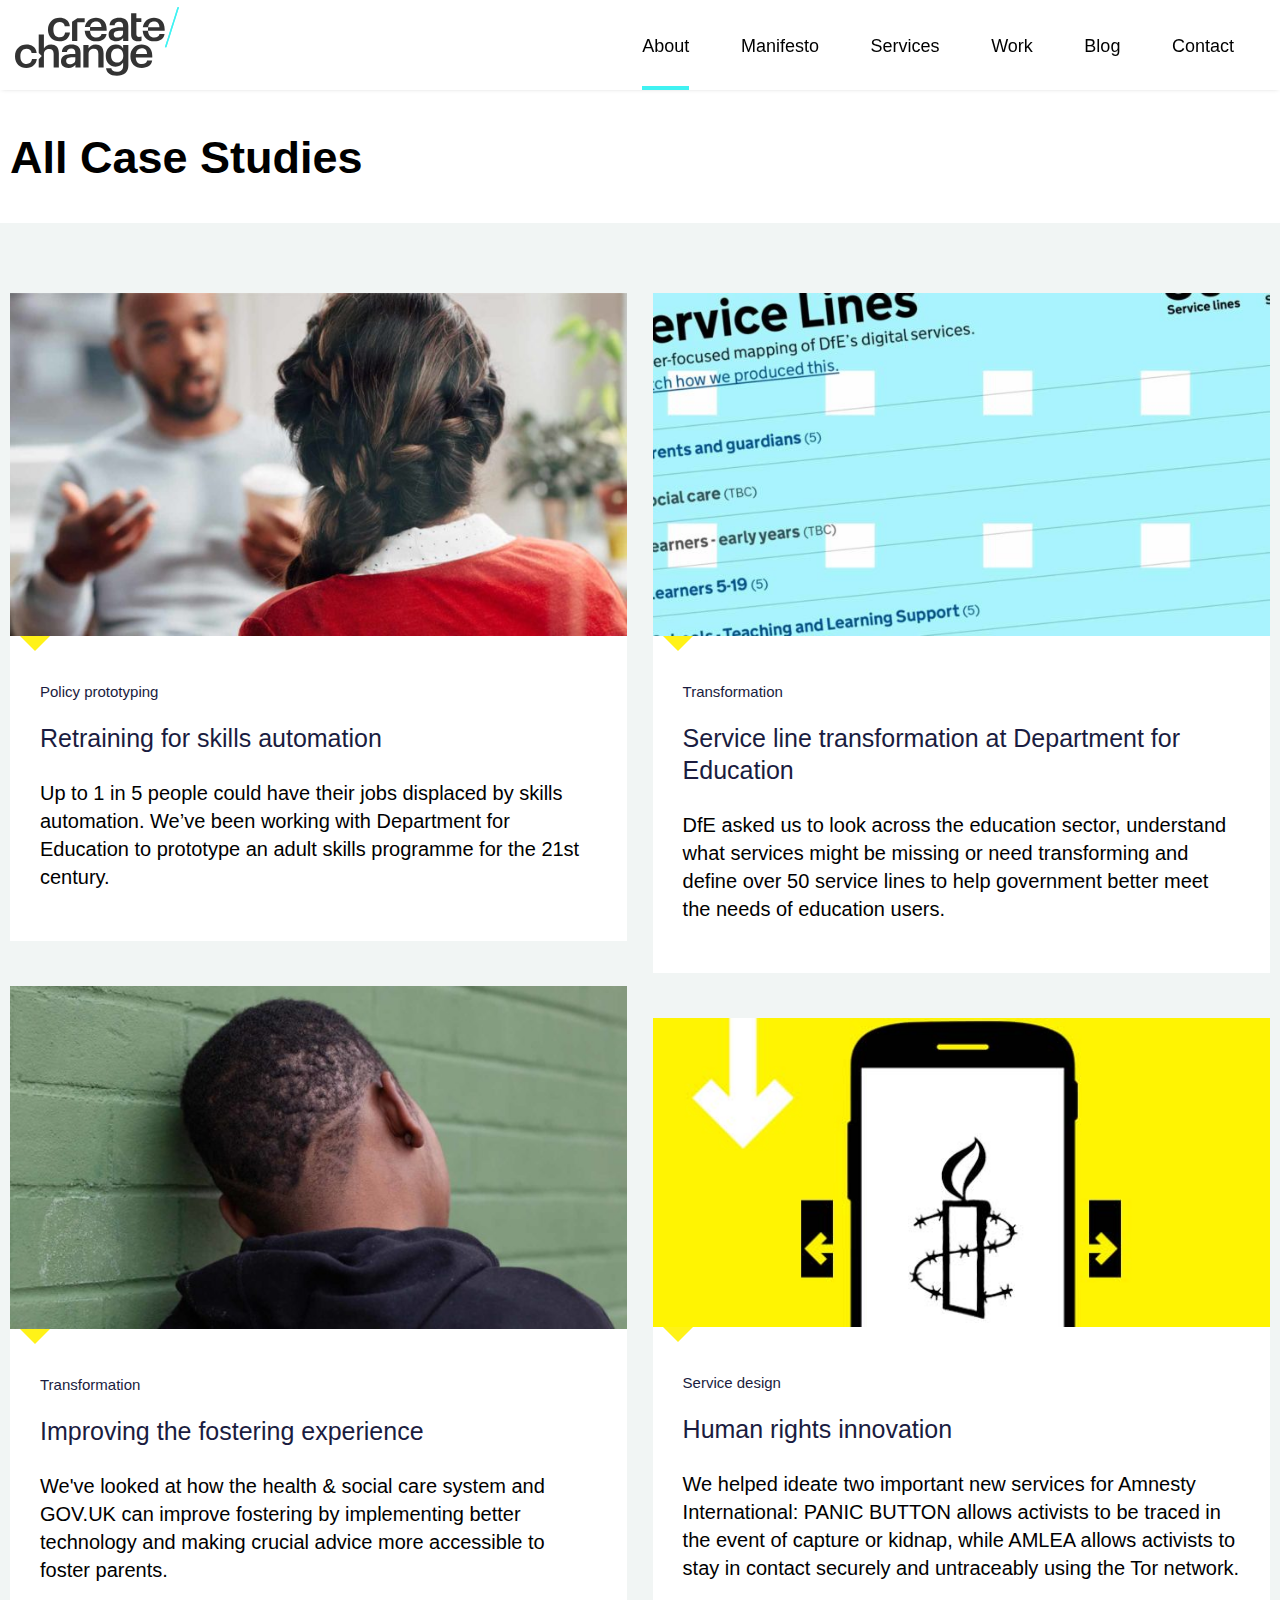
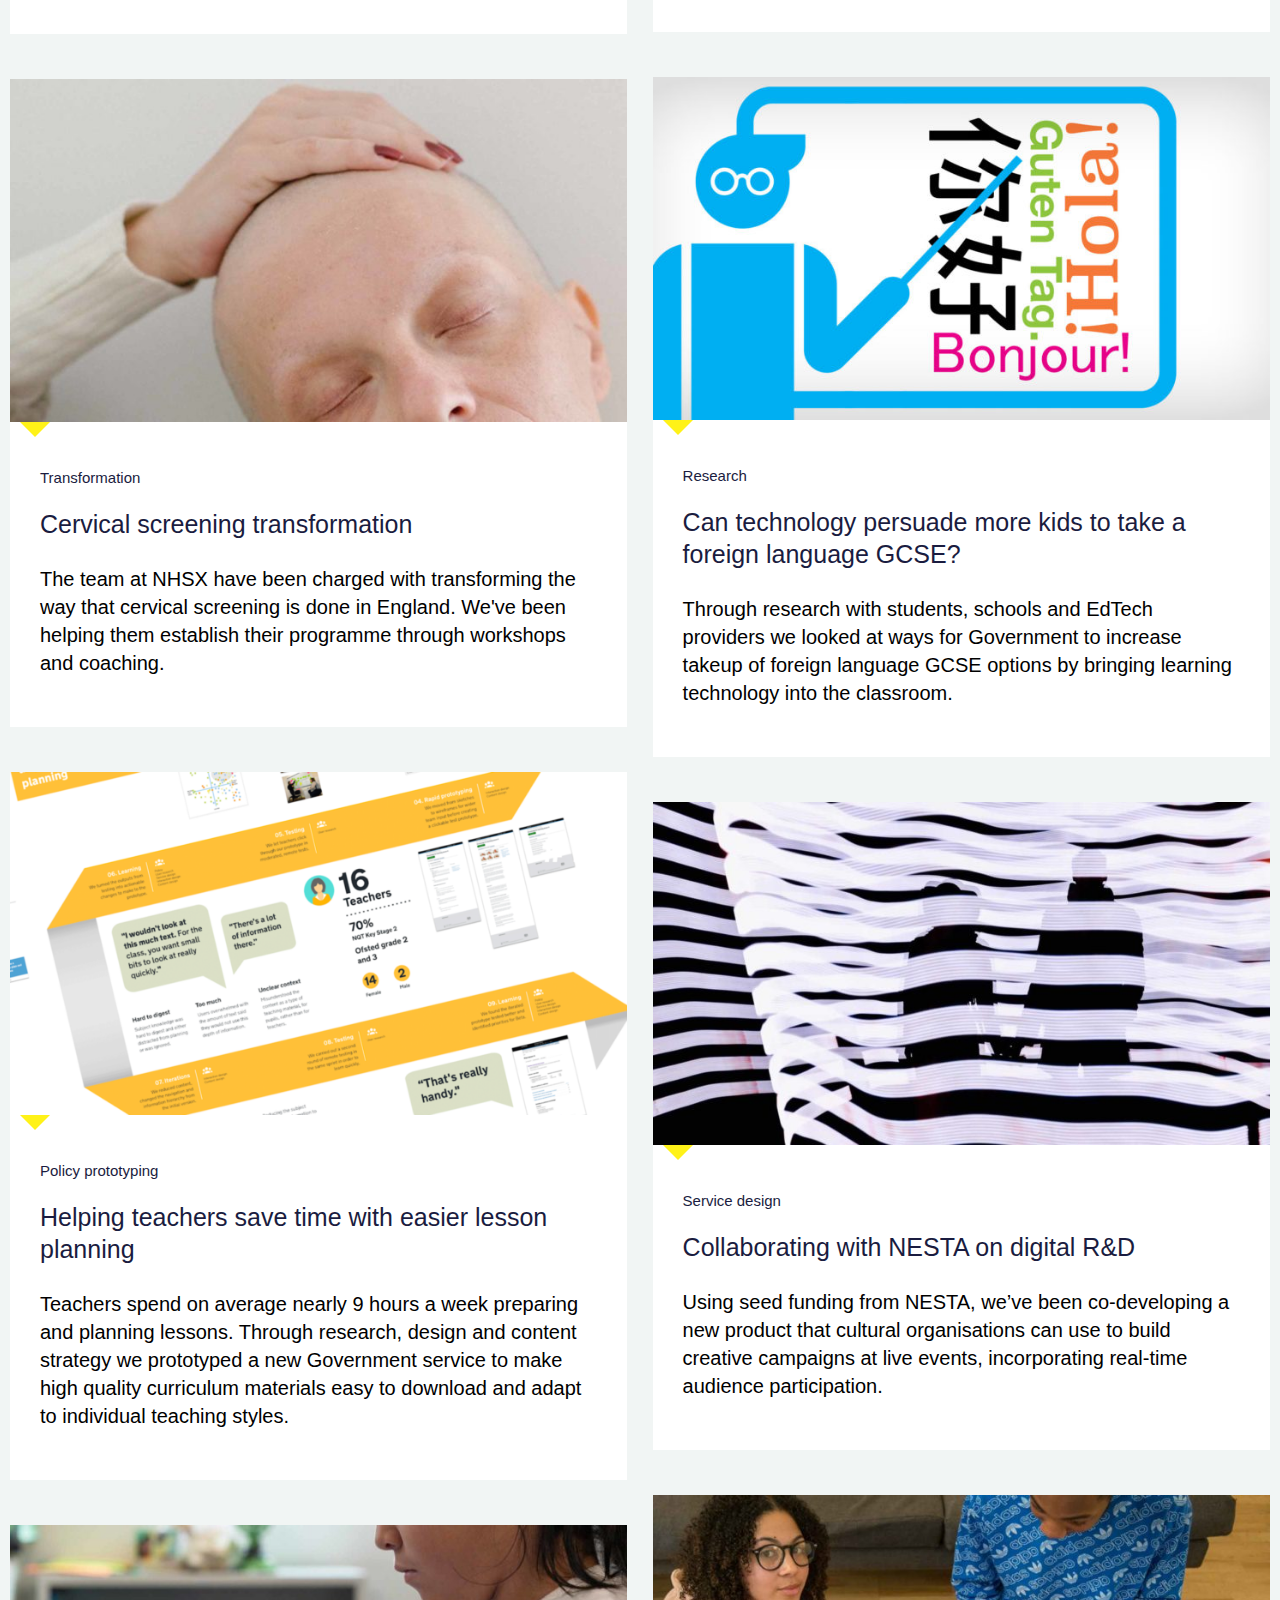
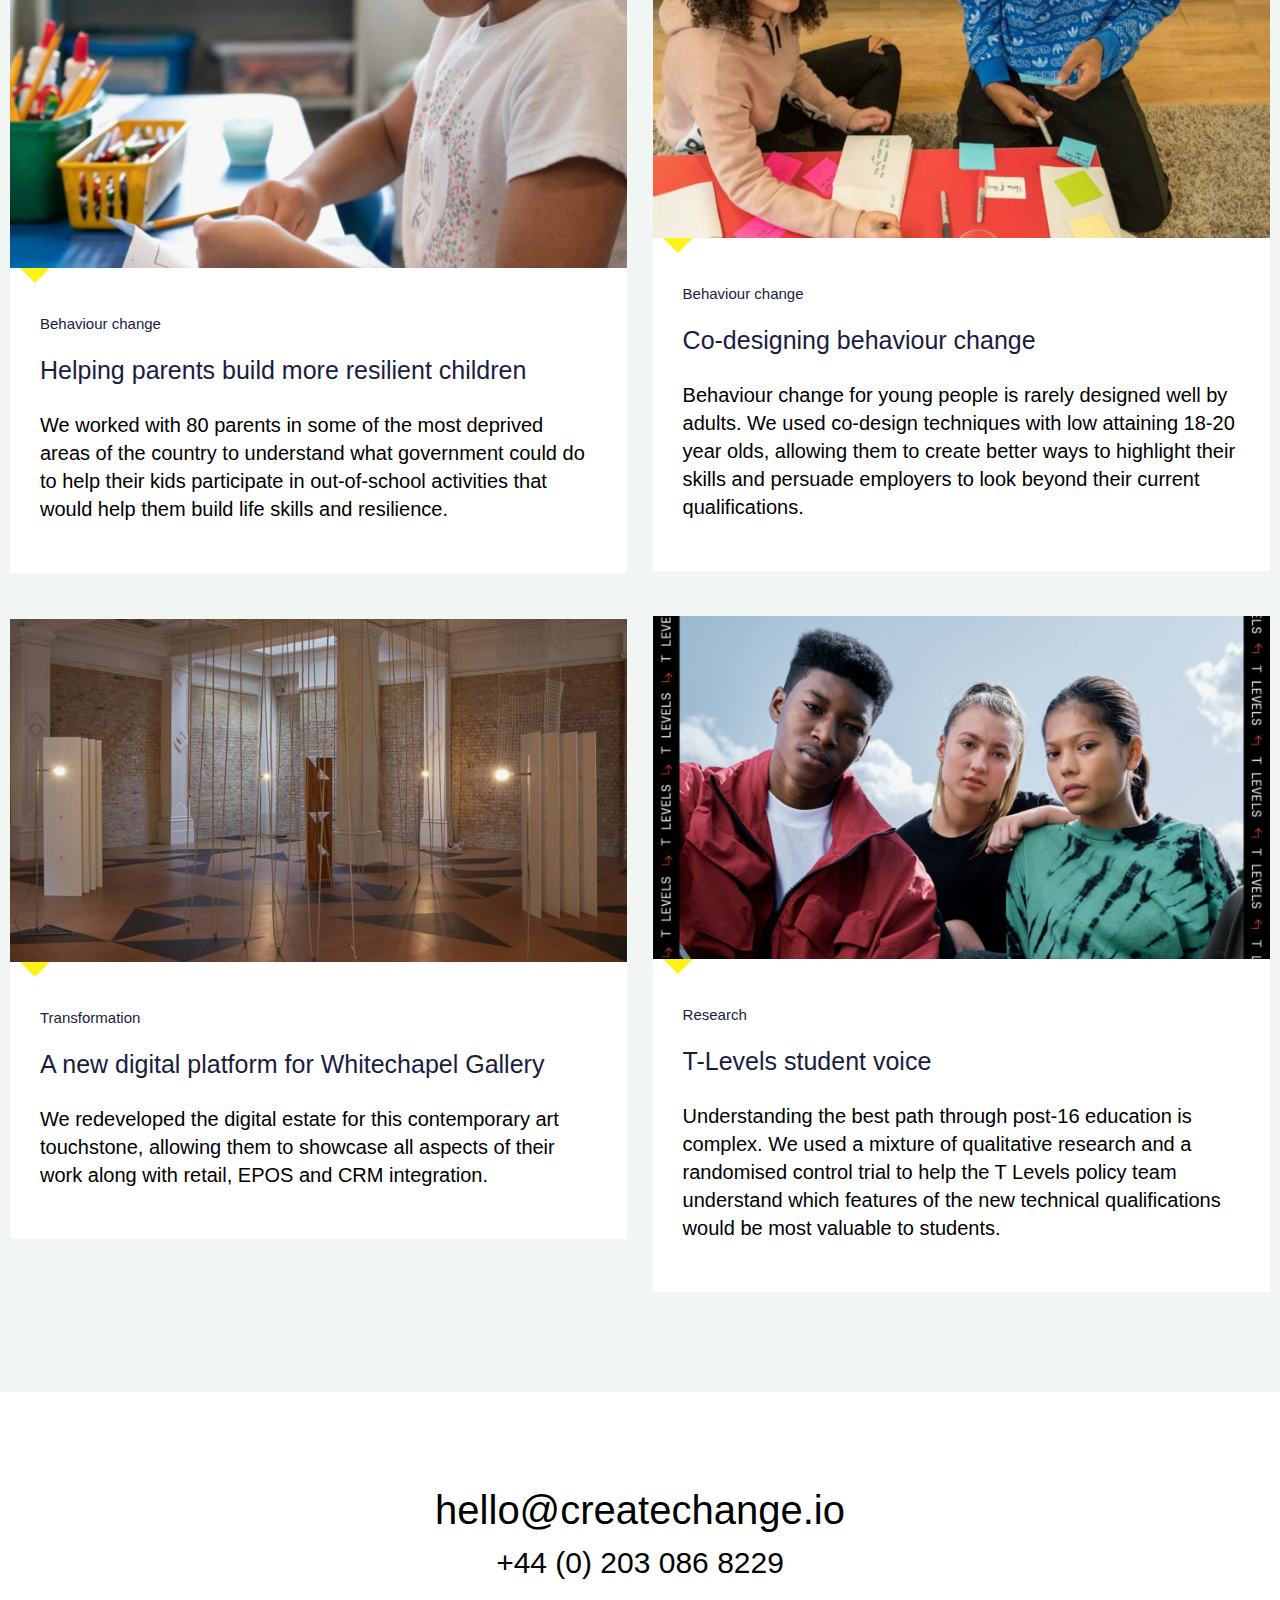
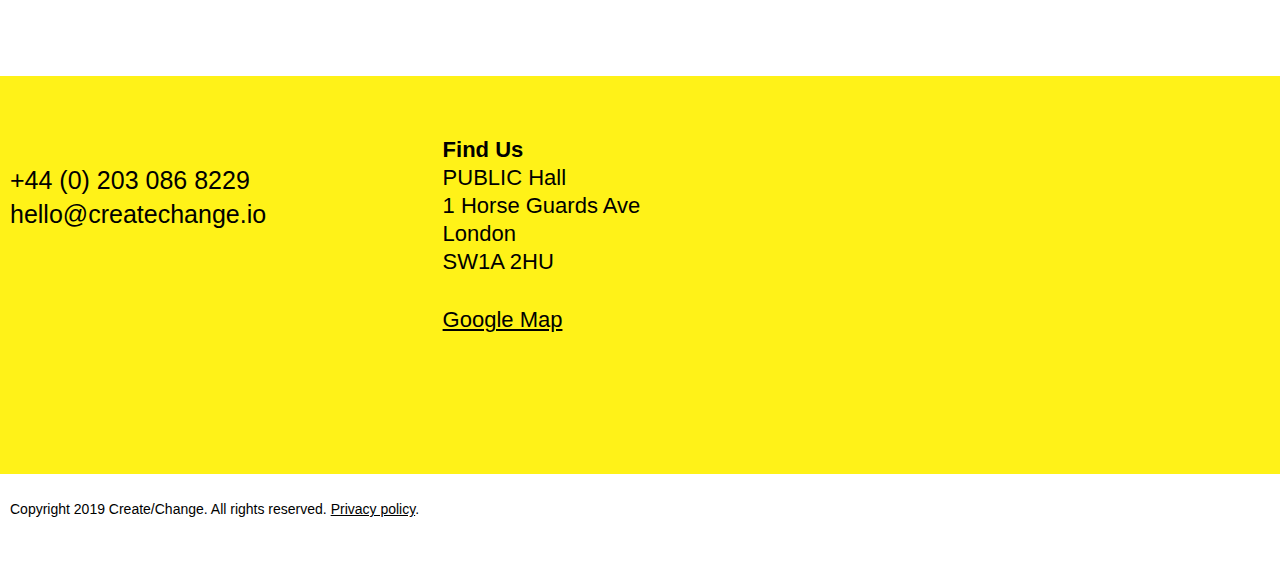
==== work.html @ 9b9b1d5b "file has been added" ====
<!DOCTYPE html>
<html lang="en-US">
   <head>
      <meta charset="UTF-8">
      <meta name="viewport" content="width=device-width, initial-scale=1">
      <title>All Case Studies - Create/Change</title>
      <script type='text/javascript' src='js/jquery.min.js'></script>
      <link rel="stylesheet" href="css/icomoon.css">
      <link rel="stylesheet" href="style.css">
   </head>
   <body>
      <header id="header" class="site-header">
         <div class="container">
            <a href="index.html" class="logo__cc-full"><img src="images/cc_rgb_logo.svg" alt="Create Change logo"></a>
            <a href="index.html" class="logo__cc-fingerprint"><img src="images/fingerprint.png" alt="fingerprint"></a>
            <span class="icon-list2 icon-burger"></span>
            <div class="navigation">
               <nav class="navigation-main">
                  <div class="menu-main-nav-container">
                     <ul id="menu-main-nav" class="menu">
                        <li class="current-menu-item"><a href="about.html">About</a></li>
                        <li class="menu-item"><a href="index.html">Manifesto</a></li>
                        <li class="menu-item"><a href="index.html">Services</a></li>
                        <li class="menu-item"><a href="work.html">Work</a></li>
                        <li class="menu-item"><a href="index.html">Blog</a></li>
                        <li class="menu-item"><a href="index.html">Contact</a></li>
                  </div>
               </nav>
            </div>
         </div>
      </header>

      <div class="viewport-padding">
         <div id="primary" class="content-area">
            <main id="main" class="site-main">
               <div class="case-study__intro">
                  <h1>All Case Studies</h1>
               </div>
            </main>
         </div>
      </div>
      <div class="related-content">
         <div class="viewport-padding">
            <div class="container">
               <div class="card__posts-container">
                  <div class="gutter-sizer"></div>
                  <div class='card__post'>
                     <span class='card__link'>
                        <img width="720" height="400" src="images/nrs-720x400.jpg" class="card__image" alt="" />
                        <div class='card__content'>
                           <span class='card__cat'>Policy prototyping</span>
                           <h5 class='card__title'>Retraining for skills automation</h5>
                           <p class='card__description'>Up to 1 in 5 people could have their jobs displaced by skills automation. We’ve been working with Department for Education to prototype an adult skills programme for the 21st century.</p>
                        </div>
                     </span>
                  </div>
                  <div class='card__post'>
                     <span class='card__link'>
                        <img width="720" height="400" src="images/dfe-720x400.jpg" class="card__image" alt="" />
                        <div class='card__content'>
                           <span class='card__cat'>Transformation</span>
                           <h5 class='card__title'>Service line transformation at Department for Education</h5>
                           <p class='card__description'>DfE asked us to look across the education sector, understand what services might be missing or need transforming and define over 50 service lines to help government better meet the needs of education users.</p>
                        </div>
                     </span>
                  </div>
                  <div class='card__post'>
                     <span class='card__link'>
                        <img width="720" height="400" src="images/fostering-720x400.jpg" class="card__image" alt="" />
                        <div class='card__content'>
                           <span class='card__cat'>Transformation</span>
                           <h5 class='card__title'>Improving the fostering experience</h5>
                           <p class='card__description'>We've looked at how the health & social care system and GOV.UK can improve fostering by implementing better technology and making crucial advice more accessible to foster parents.</p>
                        </div>
                     </span>
                  </div>
                  <div class='card__post'>
                     <span class='card__link'>
                        <img width="600" height="300" src="images/non-profit.jpg" class="card__image" alt="Image of mobile device with Amnesty logo" srcset="images/non-profit.jpg 600w, images/non-profit-300x150.jpg 300w" sizes="(max-width: 600px) 100vw, 600px" />
                        <div class='card__content'>
                           <span class='card__cat'>Service design</span>
                           <h5 class='card__title'>Human rights innovation</h5>
                           <p class='card__description'>We helped ideate two important new services for Amnesty International: PANIC BUTTON allows activists to be traced in the event of capture or kidnap, while AMLEA allows activists to stay in contact securely and untraceably using the Tor network.</p>
                        </div>
                     </span>
                  </div>
                  <div class='card__post'>
                     <span class='card__link'>
                        <img width="720" height="400" src="images/hero-720x400.jpg" class="card__image" alt="Language learning" />
                        <div class='card__content'>
                           <span class='card__cat'>Research</span>
                           <h5 class='card__title'>Can technology persuade more kids to take a foreign language GCSE?</h5>
                           <p class='card__description'>Through research with students, schools and EdTech providers we looked at ways for Government to increase takeup of foreign language GCSE options by bringing learning technology into the classroom.</p>
                        </div>
                     </span>
                  </div>
                  <div class='card__post'>
                     <span class='card__link'>
                        <img width="720" height="400" src="images/nhsx-720x400.jpg" class="card__image" alt="" />
                        <div class='card__content'>
                           <span class='card__cat'>Transformation</span>
                           <h5 class='card__title'>Cervical screening transformation</h5>
                           <p class='card__description'>The team at NHSX have been charged with transforming the way that cervical screening is done in England. We've been helping them establish their programme through workshops and coaching.</p>
                        </div>
                     </span>
                  </div>
                  <div class='card__post'>
                     <span class='card__link'>
                        <img width="720" height="400" src="images/1-1-720x400.png" class="card__image" alt="Lessing planning user journey" />
                        <div class='card__content'>
                           <span class='card__cat'>Policy prototyping</span>
                           <h5 class='card__title'>Helping teachers save time with easier lesson planning</h5>
                           <p class='card__description'>Teachers spend on average nearly 9 hours a week preparing and planning lessons. Through research, design and content strategy we prototyped a new Government service to make high quality curriculum materials easy to download and adapt to individual teaching styles.</p>
                        </div>
                     </span>
                  </div>
                  <div class='card__post'>
                     <span class='card__link'>
                        <img width="720" height="400" src="images/nesta-720x400.jpg" class="card__image" alt="" />
                        <div class='card__content'>
                           <span class='card__cat'>Service design</span>
                           <h5 class='card__title'>Collaborating with NESTA on digital R&D</h5>
                           <p class='card__description'>Using seed funding from NESTA, we’ve been co-developing a new product that cultural organisations can use to build creative campaigns at live events, incorporating real-time audience participation.</p>
                        </div>
                     </span>
                  </div>
                  <div class='card__post'>
                     <span class='card__link'>
                        <img width="720" height="400" src="images/1-720x400.jpg" class="card__image" alt="Young people using pens, paper and post-its to code sign a new service" />
                        <div class='card__content'>
                           <span class='card__cat'>Behaviour change</span>
                           <h5 class='card__title'>Co-designing behaviour change</h5>
                           <p class='card__description'>Behaviour change for young people is rarely designed well by adults. We used co-design techniques with low attaining 18-20 year olds, allowing them to create better ways to highlight their skills and persuade employers to look beyond their current qualifications. </p>
                        </div>
                     </span>
                  </div>
                  <div class='card__post'>
                     <span class='card__link'>
                        <img width="720" height="400" src="images/resilience-720x400.jpg" class="card__image" alt="" />
                        <div class='card__content'>
                           <span class='card__cat'>Behaviour change</span>
                           <h5 class='card__title'>Helping parents build more resilient children</h5>
                           <p class='card__description'>We worked with 80 parents in some of the most deprived areas of the country to understand what government could do to help their kids participate in out-of-school activities that would help them build life skills and resilience.</p>
                        </div>
                     </span>
                  </div>
                  <div class='card__post'>
                     <span class='card__link'>
                        <img width="720" height="400" src="images/TLevels_WebsiteAssets24-720x400.jpg" class="card__image" alt="" />
                        <div class='card__content'>
                           <span class='card__cat'>Research</span>
                           <h5 class='card__title'>T-Levels student voice</h5>
                           <p class='card__description'>Understanding the best path through post-16 education is complex. We used a mixture of qualitative research and a randomised control trial to help the T Levels policy team understand which features of the new technical qualifications would be most valuable to students.</p>
                        </div>
                     </span>
                  </div>
                  <div class='card__post'>
                     <span class='card__link'>
                        <img width="720" height="400" src="images/LA_0275_s-Copy-1170x655-720x400.jpg" class="card__image" alt="Whitechapel Gallery" srcset="images/LA_0275_s-Copy-1170x655-720x400.jpg 720w, images/LA_0275_s-Copy-1170x655-300x168.jpg 300w" sizes="(max-width: 720px) 100vw, 720px" />
                        <div class='card__content'>
                           <span class='card__cat'>Transformation</span>
                           <h5 class='card__title'>A new digital platform for Whitechapel Gallery</h5>
                           <p class='card__description'>We redeveloped the digital estate for this contemporary art touchstone, allowing them to showcase all aspects of their work along with retail, EPOS and CRM integration.</p>
                        </div>
                     </span>
                  </div>
               </div>
            </div>
         </div>
      </div>
      <div class="contact-banner">
         <a href="mailto:hello@createchange.io" class="contact-banner__email">hello@createchange.io</a>
         <span class="contact-banner__tele">+44 (0) 203 086 8229</span>
      </div>
      <footer class="footer waypoint" id="contact">
         <div class="company-info viewport-padding">
            <div class="container">
               <div class="row">
                  <div class="col-4 col-12--md col__gutter--vertical-reset contact">
                     <span class="icon-cc-fingerprint"></span>
                     <span class="contact__number--no-link">+44 (0) 203 086 8229</span>
                     <a href="tel:02030868229" class="contact__number--link">+44 (0) 203 086 8229</a>
                     <span><a href="mailto:hello@createchange.io">hello@createchange.io</a></span>
                  </div>
                  <div class="col-3 col-12--md col__gutter--vertical-reset details">
                     <h4 class="footer__title details__title">Find Us</h4>
                     <span>PUBLIC Hall<br />
                     1 Horse Guards Ave<br />
                     London<br />
                     SW1A 2HU</span>               <a href="https://www.google.com/maps/place/1+Horse+Guards+Ave,+Westminster,+London+SW1A+2EP/@51.5049482,-0.1265532,17z/data=!3m1!4b1!4m5!3m4!1s0x487604cf5b640bed:0x60c278a6281b337d!8m2!3d51.5049482!4d-0.1243645" class="details__map-link" target="_blank">Google Map</a>
                  </div>
               </div>
            </div>
         </div>
         <div class="viewport-padding">
            <div class="legal-info">
               <div class="container">
                  <div class="col-12">
                     <p>Copyright 2019 Create/Change.  All rights reserved. <a href="privacy-policy.html">Privacy policy</a>.</p>
                  </div>
               </div>
            </div>
         </div>
      </footer>
      
      <script type='text/javascript' src='js/main.js'></script>
      <script type='text/javascript' src='js/jquery.fitvids.js'></script>
   </body>
</html>
---- css/icomoon.css ----
@font-face {
    font-family: 'IcoMoon-Free';
    src: url('../fonts/IcoMoon-Free.ttf') format('truetype');
    font-weight: normal;
    font-style: normal;
}

[class^="icon-"], [class*=" icon-"] {
    font-family: 'IcoMoon-Free' !important;
    speak: none;
    font-style: normal;
    font-weight: normal;
    font-variant: normal;
    text-transform: none;
    line-height: 1;
    -webkit-font-smoothing: antialiased;
    -moz-osx-font-smoothing: grayscale;
}
.icon {
    /* use !important to prevent issues with browser extensions that change fonts */
    font-family: 'IcoMoon-Free' !important;
    speak: none;
    font-style: normal;
    font-weight: normal;
    font-variant: normal;
    text-transform: none;
    line-height: 1;
    
    /* Enable Ligatures ================ */
    letter-spacing: 0;
    -webkit-font-feature-settings: "liga";
    -moz-font-feature-settings: "liga=1";
    -moz-font-feature-settings: "liga";
    -ms-font-feature-settings: "liga" 1;
    -o-font-feature-settings: "liga";
    font-feature-settings: "liga";

    /* Better Font Rendering =========== */
    -webkit-font-smoothing: antialiased;
    -moz-osx-font-smoothing: grayscale;
}

.icon-home:before {
    content: "\e900";
}
.icon-home2:before {
    content: "\e901";
}
.icon-home3:before {
    content: "\e902";
}
.icon-office:before {
    content: "\e903";
}
.icon-newspaper:before {
    content: "\e904";
}
.icon-pencil:before {
    content: "\e905";
}
.icon-pencil2:before {
    content: "\e906";
}
.icon-quill:before {
    content: "\e907";
}
.icon-pen:before {
    content: "\e908";
}
.icon-blog:before {
    content: "\e909";
}
.icon-eyedropper:before {
    content: "\e90a";
}
.icon-droplet:before {
    content: "\e90b";
}
.icon-paint-format:before {
    content: "\e90c";
}
.icon-image:before {
    content: "\e90d";
}
.icon-images:before {
    content: "\e90e";
}
.icon-camera:before {
    content: "\e90f";
}
.icon-headphones:before {
    content: "\e910";
}
.icon-music:before {
    content: "\e911";
}
.icon-play:before {
    content: "\e912";
}
.icon-film:before {
    content: "\e913";
}
.icon-video-camera:before {
    content: "\e914";
}
.icon-dice:before {
    content: "\e915";
}
.icon-pacman:before {
    content: "\e916";
}
.icon-spades:before {
    content: "\e917";
}
.icon-clubs:before {
    content: "\e918";
}
.icon-diamonds:before {
    content: "\e919";
}
.icon-bullhorn:before {
    content: "\e91a";
}
.icon-connection:before {
    content: "\e91b";
}
.icon-podcast:before {
    content: "\e91c";
}
.icon-feed:before {
    content: "\e91d";
}
.icon-mic:before {
    content: "\e91e";
}
.icon-book:before {
    content: "\e91f";
}
.icon-books:before {
    content: "\e920";
}
.icon-library:before {
    content: "\e921";
}
.icon-file-text:before {
    content: "\e922";
}
.icon-profile:before {
    content: "\e923";
}
.icon-file-empty:before {
    content: "\e924";
}
.icon-files-empty:before {
    content: "\e925";
}
.icon-file-text2:before {
    content: "\e926";
}
.icon-file-picture:before {
    content: "\e927";
}
.icon-file-music:before {
    content: "\e928";
}
.icon-file-play:before {
    content: "\e929";
}
.icon-file-video:before {
    content: "\e92a";
}
.icon-file-zip:before {
    content: "\e92b";
}
.icon-copy:before {
    content: "\e92c";
}
.icon-paste:before {
    content: "\e92d";
}
.icon-stack:before {
    content: "\e92e";
}
.icon-folder:before {
    content: "\e92f";
}
.icon-folder-open:before {
    content: "\e930";
}
.icon-folder-plus:before {
    content: "\e931";
}
.icon-folder-minus:before {
    content: "\e932";
}
.icon-folder-download:before {
    content: "\e933";
}
.icon-folder-upload:before {
    content: "\e934";
}
.icon-price-tag:before {
    content: "\e935";
}
.icon-price-tags:before {
    content: "\e936";
}
.icon-barcode:before {
    content: "\e937";
}
.icon-qrcode:before {
    content: "\e938";
}
.icon-ticket:before {
    content: "\e939";
}
.icon-cart:before {
    content: "\e93a";
}
.icon-coin-dollar:before {
    content: "\e93b";
}
.icon-coin-euro:before {
    content: "\e93c";
}
.icon-coin-pound:before {
    content: "\e93d";
}
.icon-coin-yen:before {
    content: "\e93e";
}
.icon-credit-card:before {
    content: "\e93f";
}
.icon-calculator:before {
    content: "\e940";
}
.icon-lifebuoy:before {
    content: "\e941";
}
.icon-phone:before {
    content: "\e942";
}
.icon-phone-hang-up:before {
    content: "\e943";
}
.icon-address-book:before {
    content: "\e944";
}
.icon-envelop:before {
    content: "\e945";
}
.icon-pushpin:before {
    content: "\e946";
}
.icon-location:before {
    content: "\e947";
}
.icon-location2:before {
    content: "\e948";
}
.icon-compass:before {
    content: "\e949";
}
.icon-compass2:before {
    content: "\e94a";
}
.icon-map:before {
    content: "\e94b";
}
.icon-map2:before {
    content: "\e94c";
}
.icon-history:before {
    content: "\e94d";
}
.icon-clock:before {
    content: "\e94e";
}
.icon-clock2:before {
    content: "\e94f";
}
.icon-alarm:before {
    content: "\e950";
}
.icon-bell:before {
    content: "\e951";
}
.icon-stopwatch:before {
    content: "\e952";
}
.icon-calendar:before {
    content: "\e953";
}
.icon-printer:before {
    content: "\e954";
}
.icon-keyboard:before {
    content: "\e955";
}
.icon-display:before {
    content: "\e956";
}
.icon-laptop:before {
    content: "\e957";
}
.icon-mobile:before {
    content: "\e958";
}
.icon-mobile2:before {
    content: "\e959";
}
.icon-tablet:before {
    content: "\e95a";
}
.icon-tv:before {
    content: "\e95b";
}
.icon-drawer:before {
    content: "\e95c";
}
.icon-drawer2:before {
    content: "\e95d";
}
.icon-box-add:before {
    content: "\e95e";
}
.icon-box-remove:before {
    content: "\e95f";
}
.icon-download:before {
    content: "\e960";
}
.icon-upload:before {
    content: "\e961";
}
.icon-floppy-disk:before {
    content: "\e962";
}
.icon-drive:before {
    content: "\e963";
}
.icon-database:before {
    content: "\e964";
}
.icon-undo:before {
    content: "\e965";
}
.icon-redo:before {
    content: "\e966";
}
.icon-undo2:before {
    content: "\e967";
}
.icon-redo2:before {
    content: "\e968";
}
.icon-forward:before {
    content: "\e969";
}
.icon-reply:before {
    content: "\e96a";
}
.icon-bubble:before {
    content: "\e96b";
}
.icon-bubbles:before {
    content: "\e96c";
}
.icon-bubbles2:before {
    content: "\e96d";
}
.icon-bubble2:before {
    content: "\e96e";
}
.icon-bubbles3:before {
    content: "\e96f";
}
.icon-bubbles4:before {
    content: "\e970";
}
.icon-user:before {
    content: "\e971";
}
.icon-users:before {
    content: "\e972";
}
.icon-user-plus:before {
    content: "\e973";
}
.icon-user-minus:before {
    content: "\e974";
}
.icon-user-check:before {
    content: "\e975";
}
.icon-user-tie:before {
    content: "\e976";
}
.icon-quotes-left:before {
    content: "\e977";
}
.icon-quotes-right:before {
    content: "\e978";
}
.icon-hour-glass:before {
    content: "\e979";
}
.icon-spinner:before {
    content: "\e97a";
}
.icon-spinner2:before {
    content: "\e97b";
}
.icon-spinner3:before {
    content: "\e97c";
}
.icon-spinner4:before {
    content: "\e97d";
}
.icon-spinner5:before {
    content: "\e97e";
}
.icon-spinner6:before {
    content: "\e97f";
}
.icon-spinner7:before {
    content: "\e980";
}
.icon-spinner8:before {
    content: "\e981";
}
.icon-spinner9:before {
    content: "\e982";
}
.icon-spinner10:before {
    content: "\e983";
}
.icon-spinner11:before {
    content: "\e984";
}
.icon-binoculars:before {
    content: "\e985";
}
.icon-search:before {
    content: "\e986";
}
.icon-zoom-in:before {
    content: "\e987";
}
.icon-zoom-out:before {
    content: "\e988";
}
.icon-enlarge:before {
    content: "\e989";
}
.icon-shrink:before {
    content: "\e98a";
}
.icon-enlarge2:before {
    content: "\e98b";
}
.icon-shrink2:before {
    content: "\e98c";
}
.icon-key:before {
    content: "\e98d";
}
.icon-key2:before {
    content: "\e98e";
}
.icon-lock:before {
    content: "\e98f";
}
.icon-unlocked:before {
    content: "\e990";
}
.icon-wrench:before {
    content: "\e991";
}
.icon-equalizer:before {
    content: "\e992";
}
.icon-equalizer2:before {
    content: "\e993";
}
.icon-cog:before {
    content: "\e994";
}
.icon-cogs:before {
    content: "\e995";
}
.icon-hammer:before {
    content: "\e996";
}
.icon-magic-wand:before {
    content: "\e997";
}
.icon-aid-kit:before {
    content: "\e998";
}
.icon-bug:before {
    content: "\e999";
}
.icon-pie-chart:before {
    content: "\e99a";
}
.icon-stats-dots:before {
    content: "\e99b";
}
.icon-stats-bars:before {
    content: "\e99c";
}
.icon-stats-bars2:before {
    content: "\e99d";
}
.icon-trophy:before {
    content: "\e99e";
}
.icon-gift:before {
    content: "\e99f";
}
.icon-glass:before {
    content: "\e9a0";
}
.icon-glass2:before {
    content: "\e9a1";
}
.icon-mug:before {
    content: "\e9a2";
}
.icon-spoon-knife:before {
    content: "\e9a3";
}
.icon-leaf:before {
    content: "\e9a4";
}
.icon-rocket:before {
    content: "\e9a5";
}
.icon-meter:before {
    content: "\e9a6";
}
.icon-meter2:before {
    content: "\e9a7";
}
.icon-hammer2:before {
    content: "\e9a8";
}
.icon-fire:before {
    content: "\e9a9";
}
.icon-lab:before {
    content: "\e9aa";
}
.icon-magnet:before {
    content: "\e9ab";
}
.icon-bin:before {
    content: "\e9ac";
}
.icon-bin2:before {
    content: "\e9ad";
}
.icon-briefcase:before {
    content: "\e9ae";
}
.icon-airplane:before {
    content: "\e9af";
}
.icon-truck:before {
    content: "\e9b0";
}
.icon-road:before {
    content: "\e9b1";
}
.icon-accessibility:before {
    content: "\e9b2";
}
.icon-target:before {
    content: "\e9b3";
}
.icon-shield:before {
    content: "\e9b4";
}
.icon-power:before {
    content: "\e9b5";
}
.icon-switch:before {
    content: "\e9b6";
}
.icon-power-cord:before {
    content: "\e9b7";
}
.icon-clipboard:before {
    content: "\e9b8";
}
.icon-list-numbered:before {
    content: "\e9b9";
}
.icon-list:before {
    content: "\e9ba";
}
.icon-list2:before {
    content: "\e9bb";
}
.icon-tree:before {
    content: "\e9bc";
}
.icon-menu:before {
    content: "\e9bd";
}
.icon-menu2:before {
    content: "\e9be";
}
.icon-menu3:before {
    content: "\e9bf";
}
.icon-menu4:before {
    content: "\e9c0";
}
.icon-cloud:before {
    content: "\e9c1";
}
.icon-cloud-download:before {
    content: "\e9c2";
}
.icon-cloud-upload:before {
    content: "\e9c3";
}
.icon-cloud-check:before {
    content: "\e9c4";
}
.icon-download2:before {
    content: "\e9c5";
}
.icon-upload2:before {
    content: "\e9c6";
}
.icon-download3:before {
    content: "\e9c7";
}
.icon-upload3:before {
    content: "\e9c8";
}
.icon-sphere:before {
    content: "\e9c9";
}
.icon-earth:before {
    content: "\e9ca";
}
.icon-link:before {
    content: "\e9cb";
}
.icon-flag:before {
    content: "\e9cc";
}
.icon-attachment:before {
    content: "\e9cd";
}
.icon-eye:before {
    content: "\e9ce";
}
.icon-eye-plus:before {
    content: "\e9cf";
}
.icon-eye-minus:before {
    content: "\e9d0";
}
.icon-eye-blocked:before {
    content: "\e9d1";
}
.icon-bookmark:before {
    content: "\e9d2";
}
.icon-bookmarks:before {
    content: "\e9d3";
}
.icon-sun:before {
    content: "\e9d4";
}
.icon-contrast:before {
    content: "\e9d5";
}
.icon-brightness-contrast:before {
    content: "\e9d6";
}
.icon-star-empty:before {
    content: "\e9d7";
}
.icon-star-half:before {
    content: "\e9d8";
}
.icon-star-full:before {
    content: "\e9d9";
}
.icon-heart:before {
    content: "\e9da";
}
.icon-heart-broken:before {
    content: "\e9db";
}
.icon-man:before {
    content: "\e9dc";
}
.icon-woman:before {
    content: "\e9dd";
}
.icon-man-woman:before {
    content: "\e9de";
}
.icon-happy:before {
    content: "\e9df";
}
.icon-happy2:before {
    content: "\e9e0";
}
.icon-smile:before {
    content: "\e9e1";
}
.icon-smile2:before {
    content: "\e9e2";
}
.icon-tongue:before {
    content: "\e9e3";
}
.icon-tongue2:before {
    content: "\e9e4";
}
.icon-sad:before {
    content: "\e9e5";
}
.icon-sad2:before {
    content: "\e9e6";
}
.icon-wink:before {
    content: "\e9e7";
}
.icon-wink2:before {
    content: "\e9e8";
}
.icon-grin:before {
    content: "\e9e9";
}
.icon-grin2:before {
    content: "\e9ea";
}
.icon-cool:before {
    content: "\e9eb";
}
.icon-cool2:before {
    content: "\e9ec";
}
.icon-angry:before {
    content: "\e9ed";
}
.icon-angry2:before {
    content: "\e9ee";
}
.icon-evil:before {
    content: "\e9ef";
}
.icon-evil2:before {
    content: "\e9f0";
}
.icon-shocked:before {
    content: "\e9f1";
}
.icon-shocked2:before {
    content: "\e9f2";
}
.icon-baffled:before {
    content: "\e9f3";
}
.icon-baffled2:before {
    content: "\e9f4";
}
.icon-confused:before {
    content: "\e9f5";
}
.icon-confused2:before {
    content: "\e9f6";
}
.icon-neutral:before {
    content: "\e9f7";
}
.icon-neutral2:before {
    content: "\e9f8";
}
.icon-hipster:before {
    content: "\e9f9";
}
.icon-hipster2:before {
    content: "\e9fa";
}
.icon-wondering:before {
    content: "\e9fb";
}
.icon-wondering2:before {
    content: "\e9fc";
}
.icon-sleepy:before {
    content: "\e9fd";
}
.icon-sleepy2:before {
    content: "\e9fe";
}
.icon-frustrated:before {
    content: "\e9ff";
}
.icon-frustrated2:before {
    content: "\ea00";
}
.icon-crying:before {
    content: "\ea01";
}
.icon-crying2:before {
    content: "\ea02";
}
.icon-point-up:before {
    content: "\ea03";
}
.icon-point-right:before {
    content: "\ea04";
}
.icon-point-down:before {
    content: "\ea05";
}
.icon-point-left:before {
    content: "\ea06";
}
.icon-warning:before {
    content: "\ea07";
}
.icon-notification:before {
    content: "\ea08";
}
.icon-question:before {
    content: "\ea09";
}
.icon-plus:before {
    content: "\ea0a";
}
.icon-minus:before {
    content: "\ea0b";
}
.icon-info:before {
    content: "\ea0c";
}
.icon-cancel-circle:before {
    content: "\ea0d";
}
.icon-blocked:before {
    content: "\ea0e";
}
.icon-cross:before {
    content: "\ea0f";
}
.icon-checkmark:before {
    content: "\ea10";
}
.icon-checkmark2:before {
    content: "\ea11";
}
.icon-spell-check:before {
    content: "\ea12";
}
.icon-enter:before {
    content: "\ea13";
}
.icon-exit:before {
    content: "\ea14";
}
.icon-play2:before {
    content: "\ea15";
}
.icon-pause:before {
    content: "\ea16";
}
.icon-stop:before {
    content: "\ea17";
}
.icon-previous:before {
    content: "\ea18";
}
.icon-next:before {
    content: "\ea19";
}
.icon-backward:before {
    content: "\ea1a";
}
.icon-forward2:before {
    content: "\ea1b";
}
.icon-play3:before {
    content: "\ea1c";
}
.icon-pause2:before {
    content: "\ea1d";
}
.icon-stop2:before {
    content: "\ea1e";
}
.icon-backward2:before {
    content: "\ea1f";
}
.icon-forward3:before {
    content: "\ea20";
}
.icon-first:before {
    content: "\ea21";
}
.icon-last:before {
    content: "\ea22";
}
.icon-previous2:before {
    content: "\ea23";
}
.icon-next2:before {
    content: "\ea24";
}
.icon-eject:before {
    content: "\ea25";
}
.icon-volume-high:before {
    content: "\ea26";
}
.icon-volume-medium:before {
    content: "\ea27";
}
.icon-volume-low:before {
    content: "\ea28";
}
.icon-volume-mute:before {
    content: "\ea29";
}
.icon-volume-mute2:before {
    content: "\ea2a";
}
.icon-volume-increase:before {
    content: "\ea2b";
}
.icon-volume-decrease:before {
    content: "\ea2c";
}
.icon-loop:before {
    content: "\ea2d";
}
.icon-loop2:before {
    content: "\ea2e";
}
.icon-infinite:before {
    content: "\ea2f";
}
.icon-shuffle:before {
    content: "\ea30";
}
.icon-arrow-up-left:before {
    content: "\ea31";
}
.icon-arrow-up:before {
    content: "\ea32";
}
.icon-arrow-up-right:before {
    content: "\ea33";
}
.icon-arrow-right:before {
    content: "\ea34";
}
.icon-arrow-down-right:before {
    content: "\ea35";
}
.icon-arrow-down:before {
    content: "\ea36";
}
.icon-arrow-down-left:before {
    content: "\ea37";
}
.icon-arrow-left:before {
    content: "\ea38";
}
.icon-arrow-up-left2:before {
    content: "\ea39";
}
.icon-arrow-up2:before {
    content: "\ea3a";
}
.icon-arrow-up-right2:before {
    content: "\ea3b";
}
.icon-arrow-right2:before {
    content: "\ea3c";
}
.icon-arrow-down-right2:before {
    content: "\ea3d";
}
.icon-arrow-down2:before {
    content: "\ea3e";
}
.icon-arrow-down-left2:before {
    content: "\ea3f";
}
.icon-arrow-left2:before {
    content: "\ea40";
}
.icon-circle-up:before {
    content: "\ea41";
}
.icon-circle-right:before {
    content: "\ea42";
}
.icon-circle-down:before {
    content: "\ea43";
}
.icon-circle-left:before {
    content: "\ea44";
}
.icon-tab:before {
    content: "\ea45";
}
.icon-move-up:before {
    content: "\ea46";
}
.icon-move-down:before {
    content: "\ea47";
}
.icon-sort-alpha-asc:before {
    content: "\ea48";
}
.icon-sort-alpha-desc:before {
    content: "\ea49";
}
.icon-sort-numeric-asc:before {
    content: "\ea4a";
}
.icon-sort-numberic-desc:before {
    content: "\ea4b";
}
.icon-sort-amount-asc:before {
    content: "\ea4c";
}
.icon-sort-amount-desc:before {
    content: "\ea4d";
}
.icon-command:before {
    content: "\ea4e";
}
.icon-shift:before {
    content: "\ea4f";
}
.icon-ctrl:before {
    content: "\ea50";
}
.icon-opt:before {
    content: "\ea51";
}
.icon-checkbox-checked:before {
    content: "\ea52";
}
.icon-checkbox-unchecked:before {
    content: "\ea53";
}
.icon-radio-checked:before {
    content: "\ea54";
}
.icon-radio-checked2:before {
    content: "\ea55";
}
.icon-radio-unchecked:before {
    content: "\ea56";
}
.icon-crop:before {
    content: "\ea57";
}
.icon-make-group:before {
    content: "\ea58";
}
.icon-ungroup:before {
    content: "\ea59";
}
.icon-scissors:before {
    content: "\ea5a";
}
.icon-filter:before {
    content: "\ea5b";
}
.icon-font:before {
    content: "\ea5c";
}
.icon-ligature:before {
    content: "\ea5d";
}
.icon-ligature2:before {
    content: "\ea5e";
}
.icon-text-height:before {
    content: "\ea5f";
}
.icon-text-width:before {
    content: "\ea60";
}
.icon-font-size:before {
    content: "\ea61";
}
.icon-bold:before {
    content: "\ea62";
}
.icon-underline:before {
    content: "\ea63";
}
.icon-italic:before {
    content: "\ea64";
}
.icon-strikethrough:before {
    content: "\ea65";
}
.icon-omega:before {
    content: "\ea66";
}
.icon-sigma:before {
    content: "\ea67";
}
.icon-page-break:before {
    content: "\ea68";
}
.icon-superscript:before {
    content: "\ea69";
}
.icon-subscript:before {
    content: "\ea6a";
}
.icon-superscript2:before {
    content: "\ea6b";
}
.icon-subscript2:before {
    content: "\ea6c";
}
.icon-text-color:before {
    content: "\ea6d";
}
.icon-pagebreak:before {
    content: "\ea6e";
}
.icon-clear-formatting:before {
    content: "\ea6f";
}
.icon-table:before {
    content: "\ea70";
}
.icon-table2:before {
    content: "\ea71";
}
.icon-insert-template:before {
    content: "\ea72";
}
.icon-pilcrow:before {
    content: "\ea73";
}
.icon-ltr:before {
    content: "\ea74";
}
.icon-rtl:before {
    content: "\ea75";
}
.icon-section:before {
    content: "\ea76";
}
.icon-paragraph-left:before {
    content: "\ea77";
}
.icon-paragraph-center:before {
    content: "\ea78";
}
.icon-paragraph-right:before {
    content: "\ea79";
}
.icon-paragraph-justify:before {
    content: "\ea7a";
}
.icon-indent-increase:before {
    content: "\ea7b";
}
.icon-indent-decrease:before {
    content: "\ea7c";
}
.icon-share:before {
    content: "\ea7d";
}
.icon-new-tab:before {
    content: "\ea7e";
}
.icon-embed:before {
    content: "\ea7f";
}
.icon-embed2:before {
    content: "\ea80";
}
.icon-terminal:before {
    content: "\ea81";
}
.icon-share2:before {
    content: "\ea82";
}
.icon-mail:before {
    content: "\ea83";
}
.icon-mail2:before {
    content: "\ea84";
}
.icon-mail3:before {
    content: "\ea85";
}
.icon-mail4:before {
    content: "\ea86";
}
.icon-amazon:before {
    content: "\ea87";
}
.icon-google:before {
    content: "\ea88";
}
.icon-google2:before {
    content: "\ea89";
}
.icon-google3:before {
    content: "\ea8a";
}
.icon-google-plus:before {
    content: "\ea8b";
}
.icon-google-plus2:before {
    content: "\ea8c";
}
.icon-google-plus3:before {
    content: "\ea8d";
}
.icon-hangouts:before {
    content: "\ea8e";
}
.icon-google-drive:before {
    content: "\ea8f";
}
.icon-facebook:before {
    content: "\ea90";
}
.icon-facebook2:before {
    content: "\ea91";
}
.icon-instagram:before {
    content: "\ea92";
}
.icon-whatsapp:before {
    content: "\ea93";
}
.icon-spotify:before {
    content: "\ea94";
}
.icon-telegram:before {
    content: "\ea95";
}
.icon-twitter:before {
    content: "\ea96";
}
.icon-vine:before {
    content: "\ea97";
}
.icon-vk:before {
    content: "\ea98";
}
.icon-renren:before {
    content: "\ea99";
}
.icon-sina-weibo:before {
    content: "\ea9a";
}
.icon-rss:before {
    content: "\ea9b";
}
.icon-rss2:before {
    content: "\ea9c";
}
.icon-youtube:before {
    content: "\ea9d";
}
.icon-youtube2:before {
    content: "\ea9e";
}
.icon-twitch:before {
    content: "\ea9f";
}
.icon-vimeo:before {
    content: "\eaa0";
}
.icon-vimeo2:before {
    content: "\eaa1";
}
.icon-lanyrd:before {
    content: "\eaa2";
}
.icon-flickr:before {
    content: "\eaa3";
}
.icon-flickr2:before {
    content: "\eaa4";
}
.icon-flickr3:before {
    content: "\eaa5";
}
.icon-flickr4:before {
    content: "\eaa6";
}
.icon-dribbble:before {
    content: "\eaa7";
}
.icon-behance:before {
    content: "\eaa8";
}
.icon-behance2:before {
    content: "\eaa9";
}
.icon-deviantart:before {
    content: "\eaaa";
}
.icon-500px:before {
    content: "\eaab";
}
.icon-steam:before {
    content: "\eaac";
}
.icon-steam2:before {
    content: "\eaad";
}
.icon-dropbox:before {
    content: "\eaae";
}
.icon-onedrive:before {
    content: "\eaaf";
}
.icon-github:before {
    content: "\eab0";
}
.icon-npm:before {
    content: "\eab1";
}
.icon-basecamp:before {
    content: "\eab2";
}
.icon-trello:before {
    content: "\eab3";
}
.icon-wordpress:before {
    content: "\eab4";
}
.icon-joomla:before {
    content: "\eab5";
}
.icon-ello:before {
    content: "\eab6";
}
.icon-blogger:before {
    content: "\eab7";
}
.icon-blogger2:before {
    content: "\eab8";
}
.icon-tumblr:before {
    content: "\eab9";
}
.icon-tumblr2:before {
    content: "\eaba";
}
.icon-yahoo:before {
    content: "\eabb";
}
.icon-yahoo2:before {
    content: "\eabc";
}
.icon-tux:before {
    content: "\eabd";
}
.icon-appleinc:before {
    content: "\eabe";
}
.icon-finder:before {
    content: "\eabf";
}
.icon-android:before {
    content: "\eac0";
}
.icon-windows:before {
    content: "\eac1";
}
.icon-windows8:before {
    content: "\eac2";
}
.icon-soundcloud:before {
    content: "\eac3";
}
.icon-soundcloud2:before {
    content: "\eac4";
}
.icon-skype:before {
    content: "\eac5";
}
.icon-reddit:before {
    content: "\eac6";
}
.icon-hackernews:before {
    content: "\eac7";
}
.icon-wikipedia:before {
    content: "\eac8";
}
.icon-linkedin:before {
    content: "\eac9";
}
.icon-linkedin2:before {
    content: "\eaca";
}
.icon-lastfm:before {
    content: "\eacb";
}
.icon-lastfm2:before {
    content: "\eacc";
}
.icon-delicious:before {
    content: "\eacd";
}
.icon-stumbleupon:before {
    content: "\eace";
}
.icon-stumbleupon2:before {
    content: "\eacf";
}
.icon-stackoverflow:before {
    content: "\ead0";
}
.icon-pinterest:before {
    content: "\ead1";
}
.icon-pinterest2:before {
    content: "\ead2";
}
.icon-xing:before {
    content: "\ead3";
}
.icon-xing2:before {
    content: "\ead4";
}
.icon-flattr:before {
    content: "\ead5";
}
.icon-foursquare:before {
    content: "\ead6";
}
.icon-yelp:before {
    content: "\ead7";
}
.icon-paypal:before {
    content: "\ead8";
}
.icon-chrome:before {
    content: "\ead9";
}
.icon-firefox:before {
    content: "\eada";
}
.icon-IE:before {
    content: "\eadb";
}
.icon-edge:before {
    content: "\eadc";
}
.icon-safari:before {
    content: "\eadd";
}
.icon-opera:before {
    content: "\eade";
}
.icon-file-pdf:before {
    content: "\eadf";
}
.icon-file-openoffice:before {
    content: "\eae0";
}
.icon-file-word:before {
    content: "\eae1";
}
.icon-file-excel:before {
    content: "\eae2";
}
.icon-libreoffice:before {
    content: "\eae3";
}
.icon-html-five:before {
    content: "\eae4";
}
.icon-html-five2:before {
    content: "\eae5";
}
.icon-css3:before {
    content: "\eae6";
}
.icon-git:before {
    content: "\eae7";
}
.icon-codepen:before {
    content: "\eae8";
}
.icon-svg:before {
    content: "\eae9";
}
.icon-IcoMoon:before {
    content: "\eaea";
}
.icon-uni21:before {
    content: "\21";
}
.icon-uni22:before {
    content: "\22";
}
.icon-uni23:before {
    content: "\23";
}
.icon-uni24:before {
    content: "\24";
}
.icon-uni25:before {
    content: "\25";
}
.icon-uni26:before {
    content: "\26";
}
.icon-uni27:before {
    content: "\27";
}
.icon-uni28:before {
    content: "\28";
}
.icon-uni29:before {
    content: "\29";
}
.icon-uni2A:before {
    content: "\2a";
}
.icon-uni2B:before {
    content: "\2b";
}
.icon-uni2C:before {
    content: "\2c";
}
.icon-uni2D:before {
    content: "\2d";
}
.icon-uni2E:before {
    content: "\2e";
}
.icon-uni2F:before {
    content: "\2f";
}
.icon-uni30:before {
    content: "\30";
}
.icon-uni31:before {
    content: "\31";
}
.icon-uni32:before {
    content: "\32";
}
.icon-uni33:before {
    content: "\33";
}
.icon-uni34:before {
    content: "\34";
}
.icon-uni35:before {
    content: "\35";
}
.icon-uni36:before {
    content: "\36";
}
.icon-uni37:before {
    content: "\37";
}
.icon-uni38:before {
    content: "\38";
}
.icon-uni39:before {
    content: "\39";
}
.icon-uni3A:before {
    content: "\3a";
}
.icon-uni3B:before {
    content: "\3b";
}
.icon-uni3C:before {
    content: "\3c";
}
.icon-uni3D:before {
    content: "\3d";
}
.icon-uni3E:before {
    content: "\3e";
}
.icon-uni3F:before {
    content: "\3f";
}
.icon-uni40:before {
    content: "\40";
}
.icon-uni41:before {
    content: "\41";
}
.icon-uni42:before {
    content: "\42";
}
.icon-uni43:before {
    content: "\43";
}
.icon-uni44:before {
    content: "\44";
}
.icon-uni45:before {
    content: "\45";
}
.icon-uni46:before {
    content: "\46";
}
.icon-uni47:before {
    content: "\47";
}
.icon-uni48:before {
    content: "\48";
}
.icon-uni49:before {
    content: "\49";
}
.icon-uni4A:before {
    content: "\4a";
}
.icon-uni4B:before {
    content: "\4b";
}
.icon-uni4C:before {
    content: "\4c";
}
.icon-uni4D:before {
    content: "\4d";
}
.icon-uni4E:before {
    content: "\4e";
}
.icon-uni4F:before {
    content: "\4f";
}
.icon-uni50:before {
    content: "\50";
}
.icon-uni51:before {
    content: "\51";
}
.icon-uni52:before {
    content: "\52";
}
.icon-uni53:before {
    content: "\53";
}
.icon-uni54:before {
    content: "\54";
}
.icon-uni55:before {
    content: "\55";
}
.icon-uni56:before {
    content: "\56";
}
.icon-uni57:before {
    content: "\57";
}
.icon-uni58:before {
    content: "\58";
}
.icon-uni59:before {
    content: "\59";
}
.icon-uni5A:before {
    content: "\5a";
}
.icon-uni5B:before {
    content: "\5b";
}
.icon-uni5C:before {
    content: "\5c";
}
.icon-uni5D:before {
    content: "\5d";
}
.icon-uni5E:before {
    content: "\5e";
}
.icon-uni5F:before {
    content: "\5f";
}
.icon-uni60:before {
    content: "\60";
}
.icon-uni61:before {
    content: "\61";
}
.icon-uni62:before {
    content: "\62";
}
.icon-uni63:before {
    content: "\63";
}
.icon-uni64:before {
    content: "\64";
}
.icon-uni65:before {
    content: "\65";
}
.icon-uni66:before {
    content: "\66";
}
.icon-uni67:before {
    content: "\67";
}
.icon-uni68:before {
    content: "\68";
}
.icon-uni69:before {
    content: "\69";
}
.icon-uni6A:before {
    content: "\6a";
}
.icon-uni6B:before {
    content: "\6b";
}
.icon-uni6C:before {
    content: "\6c";
}
.icon-uni6D:before {
    content: "\6d";
}
.icon-uni6E:before {
    content: "\6e";
}
.icon-uni6F:before {
    content: "\6f";
}
.icon-uni70:before {
    content: "\70";
}
.icon-uni71:before {
    content: "\71";
}
.icon-uni72:before {
    content: "\72";
}
.icon-uni73:before {
    content: "\73";
}
.icon-uni74:before {
    content: "\74";
}
.icon-uni75:before {
    content: "\75";
}
.icon-uni76:before {
    content: "\76";
}
.icon-uni77:before {
    content: "\77";
}
.icon-uni78:before {
    content: "\78";
}
.icon-uni79:before {
    content: "\79";
}
.icon-uni7A:before {
    content: "\7a";
}
.icon-uni7B:before {
    content: "\7b";
}
.icon-uni7C:before {
    content: "\7c";
}
.icon-uni7D:before {
    content: "\7d";
}
.icon-uni7E:before {
    content: "\7e";
}
.icon-uniA9:before {
    content: "\a9";
}
---- style.css ----
html,
body,
div,
span,
applet,
object,
iframe,
h1,
h2,
h3,
h4,
h5,
h6,
p,
blockquote,
pre,
a,
abbr,
acronym,
address,
big,
cite,
code,
del,
dfn,
em,
font,
ins,
kbd,
q,
s,
samp,
small,
strike,
strong,
sub,
sup,
tt,
var,
dl,
dt,
dd,
ol,
ul,
li,
fieldset,
form,
label,
legend,
table,
caption,
tbody,
tfoot,
thead,
tr,
th,
td {
    border: 0;
    font-family: inherit;
    font-size: 100%;
    font-style: inherit;
    font-weight: inherit;
    margin: 0;
    outline: 0;
    padding: 0;
    vertical-align: baseline
}

html {
    font-size: 62.5%;
    overflow-y: scroll;
    overflow-x: hidden;
    -webkit-text-size-adjust: 100%;
    -ms-text-size-adjust: 100%
}

body {
    overflow-x: hidden;
    margin: 0 auto;
    background: #fff
}

*,
*:before,
*:after {
    box-sizing: border-box
}

article,
aside,
details,
figcaption,
figure,
footer,
header,
main,
nav,
section {
    display: block
}

table {
    border-collapse: separate;
    border-spacing: 0
}

caption,
th,
td {
    font-weight: normal;
    text-align: left
}

blockquote:before,
blockquote:after,
q:before,
q:after {
    content: ""
}

blockquote,
q {
    quotes: "" ""
}

a:focus {
    outline: thin dotted
}

a:hover,
a:active {
    outline: 0
}

a img {
    border: 0
}

body,
button {
    color: #272c30;
    font-family: "Nunito Sans", "Helvetica Neue", Helvetica, Arial, sans-serif;
    font-weight: 400;
    font-size: 20px;
    line-height: 1.7
}

h1,
h2,
h3,
h4,
h5,
h6 {
    clear: both;
    font-family: "Muli", "Nunito Sans", "Helvetica Neue", Helvetica, Arial, sans-serif;
    font-weight: 700;
    line-height: 1.2;
    margin-bottom: 3%
}

h1 {
    font-size: 2em
}

h2 {
    font-size: 1.6em
}

h3 {
    font-size: 1.4em
}

h4 {
    font-size: 1.2em
}

h5 {
    font-size: 1.1em
}

h6 {
    font-size: 1em
}

p,
.embed-vimeo {
    margin-bottom: 1.2em
}

b,
strong {
    font-weight: bold
}

dfn,
cite,
em,
i {
    font-style: italic
}

blockquote {
    color: #272c30;
    font-weight: bold;
    line-height: 1.4;
    margin: 1em 0 1.2em 0;
    position: relative;
    padding: 0 0 0 30px;
    border-left: solid 3px #272c30
}

blockquote p {
    margin-bottom: 1em
}

blockquote cite {
    margin-top: 10px;
    display: block
}

.comments-area blockquote {
    font-size: 18px
}

address {
    margin: 0 0 1.5em
}

pre {
    background: #f2f2f2;
    font-family: "Courier 10 Pitch", Courier, monospace;
    font-size: 15px;
    font-size: 1.5rem;
    line-height: 1.6;
    margin-bottom: 1.6em;
    max-width: 100%;
    overflow: auto;
    padding: 1.6em
}

.comments-area pre {
    background: #d7dee5
}

code,
kbd,
tt,
var {
    font: 15px Monaco, Consolas, "Andale Mono", "DejaVu Sans Mono", monospace
}

abbr,
acronym {
    border-bottom: 1px dotted #666;
    cursor: help
}

mark,
ins {
    text-decoration: none
}

sup,
sub {
    font-size: 75%;
    height: 0;
    line-height: 0;
    position: relative;
    vertical-align: baseline
}

sup {
    bottom: 1ex
}

sub {
    top: .5ex
}

small {
    font-size: 75%
}

big {
    font-size: 125%
}

.highlight {
    background: #fff198
}

hr,
.cc-block-separator {
    background-color: transparent;
    border: 0;
    height: 0;
    margin: 2em 0;
    max-width: 100%;
    border: solid 1px #ddd
}

ul,
ol {
    margin: 0 0 1.4em 20px
}

ul {
    list-style: disc
}

ol {
    list-style: decimal
}

ul ul,
ol ol,
ul ol,
ol ul {
    margin: .6em 0 .6em 1.5em
}

.hide-sub {
    display: none !important
}

.entry-content ul,
.entry-content ol {
    padding-left: 1.8em
}

.entry-content li {
    margin-bottom: 2%
}

dt {
    font-weight: bold
}

dd {
    margin: 0 1.5em 1.5em
}

img {
    height: auto;
    max-width: 100%
}

figure {
    margin: 0
}

table {
    font-size: 18px;
    margin-bottom: 5%;
    padding: 0;
    width: 100%
}

table thead {
    background: #f2f2f2
}

table thead th {
    font-weight: bold
}

table td,
#content table th {
    padding: 15px
}

table td {
    border-bottom: solid 1px #f2f2f2
}

table tr:last-child td {
    border-bottom: 0
}

table tr:nth-child(even) {
    background: #f2f2f2
}

button,
input:not(input[type="radio"]),
textarea {
    font-size: 100%;
    margin: 0;
    vertical-align: baseline;
    *vertical-align: middle;
    -webkit-appearance: none;
    box-sizing: border-box
}

button,
input[type="button"],
input[type="reset"],
input[type="submit"],
.button,
.comment-navigation a,
#page #infinite-handle button {
    background: #5a3fd6;
    border: 0;
    border-radius: 3px;
    color: #fff;
    font-family: "Nunito Sans", "Helvetica Neue", Helvetica, Arial, sans-serif;
    font-size: 18px;
    font-weight: 600;
    padding: 14px 20px;
    -webkit-appearance: none;
    -webkit-transition: .2s ease-in-out;
    transition: .2s ease-in-out
}

button:hover,
input[type="button"]:hover,
input[type="reset"]:hover,
input[type="submit"]:hover,
.button:hover,
.comment-navigation a:hover,
.drawer .tax-widget a:hover,
a.added_to_cart:hover {
    box-shadow: inset 0 0 80px rgba(255, 255, 255, 0.25);
    -webkit-box-shadow: inset 0 0 80px rgba(255, 255, 255, 0.25);
    color: #fff;
    cursor: pointer
}

button:focus,
input[type="button"]:focus,
input[type="reset"]:focus,
input[type="submit"]:focus,
button:active,
input[type="button"]:active,
input[type="reset"]:active,
input[type="submit"]:active,
.button:active,
.button:focus,
.comment-navigation a:focus,
a.added_to_cart:active,
a.added_to_cart:focus {
    color: #fff;
    box-shadow: inset 0 0 80px rgba(0, 0, 0, 0.05)
}

input[type="radio"]+label,
input[type="checkbox"]+label,
label~input[type="checkbox"] {
    width: auto
}

input[type="checkbox"],
input[type="radio"] {
    padding: 0
}

input[type="search"] {
    -webkit-appearance: textfield;
    box-sizing: content-box
}

input[type="search"]::-webkit-search-decoration {
    -webkit-appearance: none
}

.about-content-image{
    width: 100%;
}
.about-content-image .left-content-area{
    width: 58%;
    margin-right: 1%;
    margin-top: 200px;
    margin-bottom: 100px;
    float: left;
}
.about-content-image .right-image{
    width: 41%;
    float: right;
    margin-bottom: 100px;
}

.submit1 {
    text-decoration: none;
    border: 1px solid #fff;
    font-size: 15px;
    padding: 12px 29px;
}
.slider-text a:hover {
    background: #fff;
    color: #000 !important;
}


.searchform {
    position: relative
}

.searchform .search-input {
    width: 100%;
    font-size: 16px
}

.searchform .searchsubmit {
    position: absolute;
    top: 0;
    right: 0;
    height: 100%;
    background: transparent !important;
    background-color: none !important;
    color: #627083;
    padding: 14px 15px;
    font-size: 15px;
    line-height: 1.4
}

.searchform .searchsubmit:hover {
    color: #272c30
}

.searchform .searchsubmit i {
    -webkit-font-smoothing: antialiased;
    line-height: 1.3;
    font-size: 16px;
    vertical-align: top
}

.widget-area .searchform .searchsubmit span {
    display: none
}

.results-search {
    background: #fff;
    padding: 3% 5% 4% 5%;
    margin-top: 9%;
    box-shadow: 0 5px 35px rgba(50, 50, 93, 0.1), 0 0 5px rgba(0, 0, 0, 0.07)
}

.search-no-results .results-search {
    margin-top: 5%
}

.results-search h4 {
    font-size: 18px;
    font-weight: 500;
    text-align: center
}

.results-search .searchform #s,
.results-search .searchsubmit {
    font-size: 24px
}

.results-search .searchsubmit {
    padding-top: 0;
    padding-bottom: 0
}

.results-search .searchsubmit span {
    display: none
}

.results-search .searchsubmit i {
    font-size: 24px;
    line-height: 1.6
}

.search-results .entry-content {
    font-size: 18px
}

form {
    display: inline-block;
    width: 100%
}

.field-wrap {
    margin-bottom: 1.4em
}

select {
    padding-right: 45px;
    font-size: 100%;
    margin: 0;
    vertical-align: baseline;
    *vertical-align: middle;
    width: 100%;
    -webkit-appearance: normal;
    box-sizing: border-box
}

.widget-area select {
    width: 100%
}

button::-moz-focus-inner,
input::-moz-focus-inner {
    border: 0;
    padding: 0
}

input[type="text"],
input[type="email"],
input[type="url"],
input[type="password"],
input[type="search"],
input[type="number"],
input[type="date"],
input[type="datetime"],
input[type="datetime-local"],
input[type="week"],
input[type="tel"],
input[type="time"],
input[type="month"],
input[type="tel"],
textarea,
select,
.select2-container .select2-selection--single {
    color: #7c8a96;
    background: #fff;
    box-sizing: border-box;
    -webkit-appearance: none;
    padding: 15px;
    border: solid 1px #d4dde5;
    -webkit-transition: .1s ease-in-out;
    transition: .1s ease-in-out;
    border-radius: 2px;
    font-size: 17px;
    width: 100%
}

input[type="checkbox"] {
    -webkit-appearance: checkbox !important
}

input[type="radio"] {
    -webkit-appearance: radio !important
}

.select2-container .select2-selection--single {
    height: auto
}

.select2-container--default .select2-selection--single .select2-selection__rendered {
    line-height: 1;
    padding: 0
}

.select2-container--default .select2-selection--single .select2-selection__arrow {
    top: 10px;
    right: 10px
}

input[type="number"],
input[type="date"],
input[type="datetime"],
input[type="datetime-local"],
input[type="week"],
input[type="tel"],
input[type="time"],
input[type="month"],
input[type="tel"] {
    width: auto
}

input[type="text"]:focus,
input[type="email"]:focus,
input[type="url"]:focus,
input[type="password"]:focus,
input[type="search"]:focus,
textarea:focus,
select:focus {
    outline: 0;
    box-shadow: inset 0 0 4px 2px #f4f8fb;
    border-color: #abb4bb;
    color: #272c30
}

select {
    background: #fff url("images/angle-down.html") right no-repeat;
    background-size: 12px;
    background-position: right 15px top 20px
}

select:hover {
    border-color: #d5dde4;
    cursor: pointer
}

select:after {
    content: "x"
}

select[multiple] {
    background: 0
}

textarea {
    overflow: auto;
    padding: 10px;
    vertical-align: top;
    line-height: 1.4
}

fieldset legend {
    border-bottom: dotted 1px #d4dde5;
    display: inline-block;
    width: 100%;
    margin-bottom: 20px;
    font-weight: bold;
    font-size: 20px
}

form label {
    display: inline-block;
    width: 100%;
    font-weight: 600
}


.strong{
font-weight: bold;
}

::-webkit-input-placeholder {
    color: #97a7b5
}

:-moz-placeholder {
    color: #97a7b5
}

::-moz-placeholder {
    color: #97a7b5
}

:-ms-input-placeholder {
    color: #97a7b5
}

#main .contact-form {
    display: inline-block;
    width: 100%
}

#main .contact-form label {
    font-weight: normal
}

#main .contact-form label span {
    color: #62707c
}

#main .contact-form input[type='text'],
#main .contact-form input[type='email'] {
    margin-bottom: 4%;
    width: 100%;
    max-width: 100%
}

#main .contact-form textarea {
    margin-bottom: 4%;
    width: 100%
}

#main .contact-form .contact-submit {
    margin-bottom: 0
}

.contact-column {
    display: inline-block;
    float: left;
    width: 48%;
    margin-left: 0
}

.contact-column:last-child {
    margin-left: 4%
}

.index-posts.archive-posts .post {
    width: 100%;
    margin-right: 0;
    padding-bottom: 5%;
    border-bottom: solid 1px #d7dee3
}

.index-posts.archive-posts .post:last-child {
    border-bottom: 0;
    padding-bottom: 0
}

.index-posts.archive-posts .featured-image {
    display: inline-block;
    width: 31%;
    vertical-align: top;
    margin-bottom: 0
}

.index-posts.archive-posts .featured-image+.post-text {
    display: inline-block;
    width: 68%;
    padding-left: 3.5%;
    vertical-align: top
}

#page .more-link {
    display: inline-block;
    margin-bottom: 0;
    padding: 6px 15px;
    border-radius: 30px;
    font-size: 16px;
    box-shadow: none;
    font-weight: bold;
    color: #272c30;
    border: solid 2px
}

#page .more-link:hover {
    color: #5a3fd6
}

.index-posts .more-link {
    float: right
}

.home-nav {
    box-shadow: 1px 0 3px rgba(0, 0, 0, 0.35);
    font-size: 17px;
    text-align: center;
    position: fixed;
    top: 0;
    left: 0;
    width: 100%;
    z-index: 200;
    background: #fff;
    -webkit-transition: -webkit-transform 400ms linear;
    transition: -webkit-transform 400ms linear;
    transition: transform 400ms linear;
    transition: transform 400ms linear, -webkit-transform 400ms linear;
    -webkit-transform: translateY(-200%);
    -ms-transform: translateY(-200%);
    transform: translateY(-200%)
}

.home-nav a {
    color: #272c30
}

.home-nav ul {
    list-style-type: none;
    margin: 0;
    padding: 0
}

.home-nav li {
    display: inline-block
}

.home .home-nav a {
    padding: 20px 0;
    margin: 0 15px;
    display: inline-block;
    border-bottom: solid 3px transparent;
    margin-bottom: -1px;
    -webkit-transition: .4s ease;
    transition: .4s ease
}

.home .home-nav a:hover {
    border-bottom-color: #c4cdd3
}

.home .home-nav a:active,
.home .home-nav a:focus {
    outline: 0
}

.home-nav .active,
.home-nav .active:hover {
    border-bottom-color: #5a3fd6
}

.admin-bar .home-nav {
    top: 32px
}

.show-nav {
    -webkit-transform: translateY(0);
    -ms-transform: translateY(0);
    transform: translateY(0)
}

.sticky-title {
    display: inline-block;
    width: 100%;
    text-align: center;
    vertical-align: top;
    font-size: 18px;
    font-weight: bold;
    margin: 4px 0 0 0;
    display: inline-block;
    white-space: nowrap;
    overflow: hidden;
    text-overflow: ellipsis;
    -o-text-overflow: ellipsis;
    -ms-text-overflow: ellipsis;
    position: relative
}

.sticky-title:hover {
    cursor: pointer
}

.sticky-title:hover:before {
    color: #62707c
}

.sticky-title:before {
    content: "\f106";
    font-family: "Font Awesome 5 Free";
    font-size: 14px;
    vertical-align: top;
    margin-right: 6px
}

.single-nav {
    padding: 20px 9.2%
}

.single-nav .sd-title {
    display: none !important
}

.single-nav .sharedaddy {
    float: right;
    vertical-align: top;
    clear: none !important
}

.single-nav .sd-content ul li {
    margin: 0 3px
}

.single-nav .sd-social-icon .sd-content ul li[class*='share-'] a.sd-button {
    margin: 0
}

a {
    color: #62707c;
    text-decoration: none;
    -webkit-transition: .07s ease-in-out;
    transition: .07s ease-in-out
}

a:hover,
a:focus,
a:active {
    color: #272c30
}

.search-drawer {
    display: none;
    background: #fff
}

.search-drawer .search-input {
    border: 0;
    text-align: center;
    font-size: 30px
}

.search-drawer .search-input:focus,
.search-drawer .search-input:active {
    box-shadow: none;
    background: transparent
}

.search-drawer .searchsubmit {
    margin-right: -15px
}

.search-drawer .searchsubmit:focus,
.search-drawer .searchsubmit:active {
    box-shadow: none
}

.search-drawer .searchsubmit i {
    font-size: 18px
}

.search-drawer .searchsubmit span {
    display: none
}

.search-toggle {
    text-align: center;
    width: 20px
}

.search-toggle .fa-times {
    display: none
}

.search-toggle:hover {
    color: #62707c;
    cursor: pointer
}

.search-toggle i {
    margin-right: 2px;
    text-align: center
}

.search-toggle i.fa-times {
    margin-right: 0
}

.menu-toggle {
    display: none
}

.button-toggle {
    background: 0;
    padding: 0;
    color: #fff
}

.button-toggle span:not(:first-child) {
    display: none
}

.button-toggle:hover,
.button-toggle:active,
.button-toggle:focus {
    box-shadow: none;
    color: #fff
}

.social-navigation+.drawer-toggle {
    border-left: solid 2px #eee
}

.drawer-menu-toggle {
    display: none
}

.drawer-toggle-switch span:first-child {
    display: none
}

.drawer-toggle-switch span:last-child {
    display: block
}

.main-navigation {
    font-size: 17px;
    font-weight: bold;
    display: inline-block;
    width: 70%;
    vertical-align: top
}

.top-navigation .main-navigation {
    display: inline-block;
    width: 100%;
    text-align: right
}

.site-header .container {
    display: block
}

.header-text {
    position: relative;
    z-index: 5;
    margin: 5% auto;
    text-align: center;
    max-width: 70%
}

.header-text:empty,
.blog .header-text {
    display: none
}

.header-text:empty {
    margin-bottom: 0
}

.header-text h1,
.header-text .browsing {
    color: #272c30;
    font-size: 34px;
    margin-bottom: 0;
    display: inline-block;
    font-weight: bold
}

.header-text p {
    font-size: 22px;
    font-weight: 300;
    line-height: 1.4;
    position: relative;
    margin: 0
}

.header-text a {
    color: #5a3fd6;
    box-shadow: inset 0 -1px 0 #5a3fd6;
    -webkit-transition: .3s ease;
    transition: .3s ease
}

.header-text a:hover {
    box-shadow: inset 0 -2px 0 #5a3fd6;
    color: #5a3fd6
}

.header-text .entry-subtitle,
.header-text .entry-byline {
    margin-top: 1%;
    width: 100%
}

.archive.author .browsing {
    display: none
}

.search-results .browsing {
    display: none
}

.text-empty {
    display: none
}

.header-text h2:empty,
.header-text p:empty {
    display: none
}

.top-navigation {
    display: inline-block;
    width: 100%;
    position: relative;
    z-index: 10
}

.top-navigation-right {
    float: right;
    display: inline-block;
    max-width: 70%
}

#secondary-navigation {
    display: inline-block;
    width: 60%
}

.drawer #secondary-navigation {
    width: 100%;
    font-size: 14px
}

.drawer #secondary-navigation .menu-item-has-children .toggle-sub {
    font-size: 17px
}

.drawer #secondary-navigation li ul li a {
    font-size: 14px
}

.top-navigation .secondary-navigation ul li {
    font-size: 14px;
    margin-right: 15px;
    padding: 0
}

.top-navigation .secondary-navigation ul li a {
    padding: 12px 0;
    border-bottom-width: 0;
    margin: 0
}

.top-navigation .secondary-navigation ul li .sub-menu a {
    padding: 12px 15px
}

.secondary-navigation ul.sub-menu {
    background: #272c30;
    top: 52px;
    left: -15px;
    border: 0
}

.secondary-navigation ul.sub-menu li {
    margin-right: 0;
    padding: 0
}

.secondary-navigation ul.sub-menu li a {
    font-size: 14px
}

.secondary-navigation ul.sub-menu li a:hover {
    color: #fff;
    opacity: 1
}

.main-navigation a {
    -webkit-transition: .3s ease;
    transition: .3s ease;
    color: #272c30
}

.main-navigation a:hover {
    color: #5a3fd6
}

.main-navigation ul {
    margin: 0
}

.main-navigation ul li {
    display: inline-block;
    list-style-type: none;
    padding: 0 15px;
    position: relative
}

.main-navigation ul li a {
    display: inline-block;
    margin: 0 0 10px 0;
    line-height: 2
}

.main-navigation ul li a:active,
.main-navigation ul li a:focus {
    outline: 0
}

.main-navigation ul li.current-menu-item a,
.main-navigation ul li.current-page-item a {
    color: #5a3fd6
}

.main-navigation ul li.current-menu-item ul a,
.main-navigation ul li.current-page-item ul a {
    color: #b8bfcb
}

.main-navigation ul .sub-menu li.current-menu-item a,
.main-navigation ul .sub-menu li.current-page-item a {
    color: #fff
}

.main-navigation .menu-cta a {
    border: solid 1px #fff;
    border-color: rgba(255, 255, 255, 0.7);
    border-radius: 50px;
    color: #fff;
    color: rgba(255, 255, 255, 0.7);
    padding: 2px 10px
}

.main-navigation .menu-cta a:hover {
    color: #272c30;
    background: #fff
}

.site-identity .main-navigation ul {
    line-height: 3
}

.site-header .menu-item-has-children,
.site-header .page_item_has_children {
    position: relative
}

.site-header .menu-item-has-children a,
.site-header .page_item_has_children a {
    position: relative
}

.site-header .menu-item-has-children>a:after,
.site-header .page_item_has_children>a:after {
    content: "\f107";
    font-family: "Font Awesome 5 Free";
    font-weight: 900;
    padding-left: 5px;
    right: 0;
    font-size: 13px
}

.sub-menu .menu-item-has-children>a:after,
.sub-menu .page_item_has_children>a:after {
    content: "\f105";
    font-family: "Font Awesome 5 Free";
    font-weight: 900;
    float: right
}

.widget .sub-menu .menu-item-has-children>a:after,
.widget .sub-menu .page_item_has_children>a:after {
    display: none
}

.secondary-navigation .menu-item-has-children:after,
.secondary-navigation .page_item_has_children:after {
    color: #a6b5c1;
    top: 15px
}

.drawer .menu-item-has-children .toggle-sub {
    position: absolute;
    top: 0;
    right: 0;
    width: 50px;
    padding: 13px 0;
    line-height: 1.4;
    text-align: center;
    z-index: 75;
    display: block;
    font-size: 20px;
    color: #fff;
    cursor: pointer;
    background: #424851;
    border-radius: 0
}

.drawer .menu-item-has-children .toggle-sub:hover {
    box-shadow: none;
    color: #fff
}

.drawer .drawer-navigation .drop-open ul.drop-active {
    display: block
}

.site-header .menu-item-has-children:hover {
    cursor: pointer
}

.site-header .menu-item-has-children:hover ul {
    -webkit-animation-name: fadeIn;
    animation-name: fadeIn
}

.main-navigation .sub-menu,
.main-navigation .children {
    position: absolute;
    width: 200px;
    top: 52px;
    left: 0;
    text-align: left;
    font-weight: 400;
    font-size: 13px;
    margin: 0;
    background: #15171a;
    left: -999em;
    z-index: 100;
    border-radius: 3px;
    text-align: center;
    -webkit-animation-duration: .3s;
    animation-duration: .3s;
    -webkit-animation-fill-mode: both;
    animation-fill-mode: both
}

.main-navigation li ul {
    z-index: 100
}

.main-navigation li ul li {
    padding: 0;
    margin: 0;
    width: 100%;
    margin-top: 0;
    border-top: 0;
    -webkit-transition: .3s ease;
    transition: .3s ease
}

.main-navigation li ul li:hover {
    background: rgba(255, 255, 255, 0.02);
    border-top: 0
}

.main-navigation li ul li:hover ul {
    left: 100%
}

.main-navigation li ul li:last-child a {
    border-bottom: 0
}

.main-navigation li ul a,
.main-navigation li ul li a {
    width: 100%;
    display: inline-block;
    border-bottom: dotted 1px rgba(255, 255, 255, 0.15);
    padding: 15px 20px;
    margin: 0;
    font-weight: normal;
    text-transform: none;
    line-height: 1.6;
    color: #b8bfcb
}

.main-navigation li ul a:hover,
.main-navigation li ul li a:hover {
    color: #fff
}

.main-navigation li ul li ul {
    padding: 0
}

.main-navigation ul ul {
    top: 0
}

.main-navigation ul ul ul {
    left: -999em
}

.main-navigation li ul ul.sub-menu,
.main-navigation li ul ul.children {
    top: 0;
    margin: 0;
    z-index: 50;
    position: absolute;
    margin-left: 1px !important
}

.main-navigation li ul ul.sub-menu:before,
.main-navigation li ul ul.children:before {
    display: none
}

.main-navigation li.focus>ul,
.main-navigation li:hover>ul,
.main-navigation li li a:hover>ul {
    left: 0
}

.main-navigation ul ul li:hover>ul,
.main-navigation ul ul li.focus>ul {
    left: 100%
}

.site-header .sub-menu:before {
    position: absolute;
    top: -8px;
    left: 50%;
    margin-left: -8px;
    content: " ";
    display: block;
    border-right: 8px solid transparent;
    border-bottom: 8px solid #181c1f;
    border-left: 8px solid transparent
}

.mobile-navigation {
    display: none;
    width: 100%;
    padding: 15px;
    background: #5a3fd6;
    -webkit-transition: .2s ease;
    transition: .2s ease;
    text-align: center
}

.mobile-navigation button {
    width: 100%
}

.toggle-active {
    background: #5a3fd6
}

.drawer .drawer-navigation {
    width: 100%;
    max-width: 100%;
    z-index: 40;
    position: relative
}

.drawer .drawer-navigation .menu {
    margin: 0
}

.drawer .drawer-navigation ul {
    margin: 0;
    padding: 0
}

.drawer .drawer-navigation ul li {
    width: 100%;
    padding: 0;
    list-style-type: none;
    border-bottom: dotted 1px rgba(255, 255, 255, 0.2);
    -webkit-transition: none;
    transition: none;
    position: relative;
    z-index: 50;
    border-top: 0
}

.drawer .drawer-navigation ul li:hover {
    border-top: 0
}

.drawer .drawer-navigation ul li:last-child {
    border-bottom: 0
}

.drawer .drawer-navigation ul li a {
    display: inline-block;
    padding: 15px 10px 15px 0;
    margin-top: 0;
    margin-bottom: 0;
    margin-left: 0;
    border-bottom: 0;
    position: relative;
    -webkit-transition: none;
    transition: none
}

.drawer .drawer-navigation a {
    color: #fff;
    color: rgba(255, 255, 255, 0.7);
    padding-left: 0;
    line-height: 1.4
}

.drawer .drawer-navigation a:hover {
    color: #fff
}

.drawer .drawer-navigation .sub-menu,
.drawer .drawer-navigation .children {
    display: none;
    position: relative;
    width: 100%;
    left: 0;
    top: auto;
    margin: 0 0 0 15px;
    padding: 0 15px 0 0;
    border: 0;
    background: transparent;
    box-shadow: none
}

.drawer .drawer-navigation .sub-menu:before,
.drawer .drawer-navigation .children:before {
    display: none
}

.drawer .drawer-navigation li ul a,
.drawer .drawer-navigation li ul li a {
    padding: 15px 0
}

.drawer .drawer-navigation .sub-menu li:first-child {
    border-top: dotted 1px rgba(255, 255, 255, 0.2)
}

.drawer nav {
    padding: 2% 0 0 0
}

.drawer-wrap .searchform {
    margin-top: 25px
}

.drawer-wrap .searchform .search-input {
    border: 0
}

.social-navigation {
    display: inline-block
}

.team-area .social-navigation {
    margin-top: -5px;
    width: 100%
}

.social-navigation ul {
    list-style: none;
    margin: 0
}

.social-navigation li {
    display: inline;
    font-size: 14px
}

.social-navigation a {
    -webkit-transition: .1s ease-in-out;
    transition: .1s ease-in-out;
    padding: 0 4px
}

.team-area .social-navigation a {
    padding: 0 5px 0 0
}

.social-navigation a:before {
    font-size: 26px;
    font-family: 'Font Awesome 5 Brands';
    padding: 0;
    display: inline-block;
    text-align: center;
    line-height: 1;
    -webkit-font-smoothing: antialiased;
    color: #272c30
}

.social-navigation a:hover:before {
    color: #62707c
}

.social-navigation a[href*="twitter.com"] {
    font-size: 0
}

.social-navigation a[href*="twitter.com"]:before {
    content: "\f081"
}

.social-navigation a[href*="yelp.com"] {
    font-size: 0
}

.social-navigation a[href*="yelp.com"]:before {
    content: "\f1e9"
}

.social-navigation a[href*="foursquare.com"] {
    font-size: 0
}

.social-navigation a[href*="foursquare.com"]:before {
    content: "\f180"
}

.social-navigation a[href*="facebook.com"] {
    font-size: 0
}

.social-navigation a[href*="facebook.com"]:before {
    content: "\f09a"
}

.social-navigation a[href*="google.com"] {
    font-size: 0
}

.social-navigation a[href*="google.com"]:before {
    content: "\f0d5"
}

.social-navigation a[href*="instagram.com"] {
    font-size: 0
}

.social-navigation a[href*="instagram.com"]:before {
    content: "\f16d"
}

.social-navigation a[href*="youtube.com"] {
    font-size: 0
}

.social-navigation a[href*="youtube.com"]:before {
    content: "\f167"
}

.social-navigation a[href*="vimeo.com"] {
    font-size: 0
}

.social-navigation a[href*="vimeo.com"]:before {
    content: "\f194"
}

.social-navigation a[href*="dribbble.com"] {
    font-size: 0
}

.social-navigation a[href*="dribbble.com"]:before {
    content: "\f17d";
    line-height: 17px
}

.social-navigation a[href*="github.com"] {
    font-size: 0
}

.social-navigation a[href*="github.com"]:before {
    content: "\f092"
}

.social-navigation a[href*="flickr.com"] {
    font-size: 0
}

.social-navigation a[href*="flickr.com"]:before {
    content: "\f16e"
}

.social-navigation a[href*="codepen.com"],
.social-navigation a[href*="codepen.io"] {
    font-size: 0
}

.social-navigation a[href*="codepen.com"]:before,
.social-navigation a[href*="codepen.io"]:before {
    content: "\f1cb"
}

.social-navigation a[href*="behance.com"],
.social-navigation a[href*="behance.net"] {
    font-size: 0
}

.social-navigation a[href*="behance.com"]:before,
.social-navigation a[href*="behance.net"]:before {
    content: "\f1b4"
}

.social-navigation a[href*="dropbox.com"] {
    font-size: 0
}

.social-navigation a[href*="dropbox.com"]:before {
    content: "\f16b"
}

.social-navigation a[href*="pinterest.com"] {
    font-size: 0
}

.social-navigation a[href*="pinterest.com"]:before {
    content: "\f0d2"
}

.social-navigation a[href*="reddit.com"] {
    font-size: 0
}

.social-navigation a[href*="reddit.com"]:before {
    content: "\f1a1"
}

.social-navigation a[href*="soundcloud.com"] {
    font-size: 0
}

.social-navigation a[href*="soundcloud.com"]:before {
    content: "\f1be"
}

.social-navigation a[href*="spotify.com"] {
    font-size: 0
}

.social-navigation a[href*="spotify.com"]:before {
    content: "\f1bc"
}

.social-navigation a[href*="wordpress.com"] {
    font-size: 0
}

.social-navigation a[href*="wordpress.com"]:before {
    content: "\f19a"
}

.social-navigation a[href*="500px.com"] {
    font-size: 0
}

.social-navigation a[href*="500px.com"]:before {
    content: "\f26e"
}

.social-navigation a[href*="medium.com"] {
    font-size: 0
}

.social-navigation a[href*="medium.com"]:before {
    content: "\f23a"
}

.social-navigation a[href*="slideshare.net"] {
    font-size: 0
}

.social-navigation a[href*="slideshare.net"]:before {
    content: "\f1e7"
}

.social-navigation a[href*="apple.com"],
.social-navigation a[href*="apple.news"],
.social-navigation a[href*="itunes.apple.com"] {
    font-size: 0
}

.social-navigation a[href*="apple.com"]:before,
.social-navigation a[href*="apple.news"]:before,
.social-navigation a[href*="itunes.apple.com"]:before {
    content: "\f179"
}

.social-navigation a[href*="mailto"] {
    font-size: 0
}

.social-navigation a[href*="mailto"]:before {
    content: "\f0e0";
    font-family: "Font Awesome 5 Free";
    text-indent: -1px;
    font-size: 16px
}

.social-navigation a[href*="linkedin.com"] {
    font-size: 0
}

.social-navigation a[href*="linkedin.com"]:before {
    content: "\f0e1"
}

.social-navigation a[href*="stackoverflow.com"] {
    font-size: 0
}

.social-navigation a[href*="stackoverflow.com"]:before {
    content: "\f16c"
}

.social-navigation a[href*="rss"],
.social-navigation a[href*="feed="],
.social-navigation a[href*="/feed"] {
    font-size: 0
}

.social-navigation a[href*="rss"]:before,
.social-navigation a[href*="feed="]:before,
.social-navigation a[href*="/feed"]:before {
    content: "\f09e";
    text-indent: 1px
}

.social-navigation a[href*="weibo.com"] {
    font-size: 0
}

.social-navigation a[href*="weibo.com"]:before {
    content: "\f18a"
}

.social-navigation a[href*="goodreads.com"] {
    font-size: 0
}

.social-navigation a[href*="goodreads.com"]:before {
    content: "\f3a8"
}

.footer-tagline+.social-navigation {
    float: right
}

.share-comment {
    display: inline-block;
    width: 100%;
    margin-top: 7%
}

.page .share-comment {
    margin-top: 4%
}

.share-icons .sd-content ul li {
    margin-right: 3px
}

.sharedaddy .sd-content ul {
    margin-bottom: 0 !important
}

div.sharedaddy h3.sd-title:before {
    display: none !important
}

.entry-content .meta-list {
    list-style: none;
    margin: 0;
    padding: 0;
    font-weight: bold
}

.entry-content .meta-list li {
    display: inline-block;
    margin: 0 20px 0 0
}

.entry-content .meta-list a {
    font-weight: normal;
    color: #5a3fd6
}

.entry-content .meta-list a:hover {
    color: #272c30
}

.author-profile {
    position: relative;
    margin-top: 5%;
    padding: 5%;
    width: 100%;
    display: inline-block;
    background: #f2f2f2
}

.archive .author-profile {
    margin-top: 0;
    margin-bottom: 5%
}

.author-columns .author-profile {
    margin: 0;
    padding: 0;
    border-top: 0;
    border: solid 1px #cbcbcb;
    padding: 35px;
    -webkit-transition: .2s ease;
    transition: .2s ease
}

.author-columns .author-profile .author-profile-title {
    font-size: 18px
}

.author-columns .author-profile .author-profile-info {
    font-size: 14px;
    padding-left: 100px
}

.author-columns .author-profile .author-profile-links {
    margin-top: 15px;
    font-weight: bold
}

.author-columns .author-profile .author-profile-avatar img {
    -webkit-transition: .2s ease;
    transition: .2s ease
}

.author-columns .author-profile:hover .author-profile-avatar img {
    -webkit-transform: scale(1.1);
    -ms-transform: scale(1.1);
    transform: scale(1.1)
}

.featured-posts {
    background: #eef0f4;
    padding-top: 4%;
    padding-bottom: 3.5%
}

.featured-posts .post {
    width: 22.75%;
    margin-right: 3%;
    margin-bottom: 0 !important;
    padding-bottom: 0 !important;
    border-bottom: none !important;
    -webkit-animation-name: fadeIn;
    animation-name: fadeIn;
    -webkit-animation-duration: .5s;
    animation-duration: .5s;
    -webkit-animation-fill-mode: both;
    animation-fill-mode: both
}

.featured-posts .post:nth-child(2n+2) {
    margin-right: 3%
}

.featured-posts .post:last-child {
    margin-right: 0
}

.featured-posts .post h2 {
    font-size: 18px;
    line-height: 1.3;
    margin-bottom: 0
}

.featured-posts .post .entry-excerpt,
.featured-posts .post .entry-byline,
.featured-posts .post .more-link {
    display: none
}

.slide-navs {
    text-align: center;
    margin-bottom: 4%;
    -webkit-animation-name: fadeIn;
    animation-name: fadeIn;
    -webkit-animation-duration: .5s;
    animation-duration: .5s;
    -webkit-animation-fill-mode: both;
    animation-fill-mode: both
}

.slide-navs:empty {
    display: none
}

.slide-navs a {
    font-size: 0
}

.slide-navs a:before {
    font-family: "Font Awesome 5 Free";
    font-size: 20px;
    height: 40px;
    width: 40px;
    text-align: center;
    background: #272c30;
    color: #fff;
    display: inline-block;
    margin: 0 3px;
    border-radius: 50px;
    line-height: 40px
}

.slide-navs a.prev:before {
    content: "\f104";
    letter-spacing: 2px
}

.slide-navs a.next:before {
    content: "\f105";
    letter-spacing: -3px
}

.author-profile-avatar {
    display: block;
    margin: 0 auto
}

.author-profile-avatar img {
    border-radius: 100px
}

.author-profile-avatar {
    position: absolute
}

.author-profile-info {
    padding: 0 0 0 90px;
    font-size: 16px;
    line-height: 1.6
}

.author-profile-links {
    font-size: 12px;
    margin-top: 10px;
    display: inline-block
}

.author-profile-links a {
    background: #272c30;
    color: #fff;
    padding: 5px 10px;
    border-radius: 30px
}

.author-profile-links a:hover {
    opacity: .8
}

.author-profile-links a:first-child {
    margin-right: 5px
}

.author-profile-links i {
    font-size: 12px
}

.author-profile-info p,
.entry-header .author-profile-info p:last-child {
    margin-bottom: 10px
}

.author-profile-title {
    font-size: 18px;
    font-weight: 700;
    margin-bottom: 8px
}

.archive .author-profile-title {
    font-size: 24px
}

.pagination {
    display: inline-block;
    width: 100%;
    margin-top: 8%
}

.pagination a {
    color: #272c30
}

.pagination a,
.pagination span {
    background: #f2f2f2;
    padding: 10px 20px;
    -webkit-transition: .2s ease-in-out;
    transition: .2s ease-in-out;
    display: inline-block;
    color: #272c30;
    font-weight: 600;
    text-align: center;
    line-height: 1.9;
    vertical-align: middle;
    height: 50px
}

.pagination .next,
.pagination .prev {
    font-size: 0;
    line-height: 1.7
}

.pagination .next:after,
.pagination .prev:after {
    font-family: "Font Awesome 5 Free";
    font-size: 18px
}

.pagination .next {
    text-indent: 3px
}

.pagination .next:after {
    content: "\f105"
}

.pagination .prev {
    text-indent: -3px
}

.pagination .prev:after {
    content: "\f104"
}

.page-numbers {
    font-size: 18px;
    font-weight: 400
}

.page-numbers.current,
.page-numbers:hover {
    background: #5a3fd6;
    color: #fff
}

.post-navigation {
    margin-top: 10%;
    line-height: 1.4;
    width: 100%;
    display: block;
    font-weight: bold
}

.post-navigation:before,
.post-navigation:after {
    content: '';
    display: table
}

.post-navigation:after {
    clear: both
}

.post-navigation a {
    color: #272c30
}

.post-navigation a:hover .post-title {
    color: #5a3fd6
}

.post-navigation span {
    vertical-align: top
}

.post-navigation .meta-title {
    font-size: 16px;
    display: inline-block;
    width: 100%
}

.post-navigation .post-title {
    font-size: 20px;
    -webkit-transition: .3s ease;
    transition: .3s ease
}

.nav-next,
.nav-previous {
    display: inline-block;
    float: left;
    width: 49%;
    vertical-align: top
}

.nav-previous+.nav-next {
    text-align: right;
    float: right
}

.nav-previous i {
    margin-right: 6px
}

.screen-reader-text {
    clip: rect(1px, 1px, 1px, 1px);
    position: absolute !important;
    margin: 0
}

.screen-reader-text:hover,
.screen-reader-text:active,
.screen-reader-text:focus {
    background-color: #f1f1f1;
    border-radius: 3px;
    box-shadow: 0 0 2px 2px rgba(0, 0, 0, 0.6);
    clip: auto !important;
    color: #21759b;
    display: block;
    font-size: 14px;
    font-weight: bold;
    height: auto;
    left: 5px;
    line-height: normal;
    padding: 15px 23px 14px;
    text-decoration: none;
    top: 5px;
    width: auto;
    z-index: 100000
}

#page .alignleft {
    display: inline;
    float: left;
    margin: .5em 2em 1.5em 0
}

#page .alignright {
    display: inline;
    float: right;
    margin: .5em 0 1.5em 2em
}

#page .aligncenter {
    clear: both;
    margin: 0 auto 1.5em auto
}

.cc-caption {
    margin: .5em 0 1.5em 0;
    max-width: 100%;
    text-align: left
}

.cc-caption img[class*="cc-image-"] {
    display: block;
    margin: 0;
    max-width: 100%
}

.cc-caption-text,
.gallery-caption {
    padding-top: 10px;
    margin-top: 0;
    width: 100%;
    text-transform: none;
    font-size: 15px;
    font-weight: 400;
    letter-spacing: 0;
    margin-bottom: 0;
    color: #62707c
}

.site-footer .cc-caption-text,
.site-footer .gallery-caption {
    color: #a6b5c1;
    border-left-color: #a6b5c1
}

#main .tiled-gallery {
    margin-bottom: 1.2em
}

#main .tiled-gallery p {
    margin-bottom: 0
}

#main .featured-image .tiled-gallery {
    margin-bottom: 0
}

.post:not(.video-lightbox) .gallery-container {
    position: fixed;
    height: 100%;
    width: 100%;
    left: 0;
    right: 0;
    top: 0;
    bottom: 0;
    padding: 5%;
    visibility: hidden
}

.pull-right,
.pull-excerpt {
    float: right;
    margin: 1.2% 0 2% 5%;
    text-align: left
}

.pull-left {
    float: left;
    margin: 1.5% 5% 2% 0
}

.pull-right,
.pull-left,
.pull-excerpt {
    color: #272c30;
    font-size: 16px;
    line-height: 1.5;
    width: 32%;
    padding: 20px;
    background: #f2f2f2;
    border-radius: 5px
}

.pull-excerpt {
    font-style: normal;
    text-align: left;
    padding-top: 18px;
    line-height: 1.6;
    margin-top: 9px
}

.clear:before,
.clear:after,
.entry-content:before,
.entry-content:after,
.comment-content:before,
.comment-content:after,
.site-header:before,
.site-header:after,
.site-content:before,
.site-content:after,
.site-footer:before,
.site-footer:after {
    content: '';
    display: table
}

.clear:after,
.entry-content:after,
.comment-content:after,
.site-header:after,
.site-content:after,
.site-footer:after {
    clear: both
}

.widget-area {
    display: inline-block;
    width: 25%;
    margin-bottom: 5%;
    vertical-align: top;
    float: right;
    font-size: 16px;
    line-height: 1.5;
    position: relative;
    -webkit-backface-visibility: hidden
}

.widget-area .widget-title {
    font-size: 18px;
    font-weight: 500;
    margin-bottom: 25px;
    line-height: 1.2
}

.widget-area .ccp-list li {
    line-height: 1.6;
    margin-bottom: 15px;
    padding-bottom: 15px;
    position: relative
}

.widget-area .ccp-list li a+.ccp-post-title,
.widget-area .ccp-list li a+.ccp-post-title+.ccp-excerpt,
.widget-area .ccp-list li a+.ccp-post-title+.ccp-excerpt+.post-stats,
.widget-area .ccp-list li a+.ccp-post-title+.post-stats {
    float: left;
    display: inline-block;
    width: 75%
}

.widget-area .ccp-post-title {
    display: inline-block;
    width: 100%;
    font-weight: 600;
    line-height: 1.3;
    color: #272c30;
    margin-bottom: 3px
}

.widget-area .ccp-post-title:hover {
    color: #62707c
}

.widget-area .ccp-thumbnail {
    float: right;
    width: 16%;
    margin-right: 0
}

.widget-area .ccp-excerpt {
    font-size: 12px;
    color: #62707c;
    display: inline-block;
    margin-bottom: 5px
}

.widget-area .post-stats {
    font-weight: normal;
    font-size: 14px;
    color: #62707c;
    line-height: 1.6
}

.widget-area .post-stats a {
    color: #62707c
}

.widget-area .post-stats a:hover {
    color: #272c30
}

.widget-area .ccp-date {
    text-transform: capitalize
}

.widget-area .ccp-thumbnail.ccp_featured_def {
    display: none
}

.widget-area section {
    margin-bottom: 40px
}

.widget-area section:last-child {
    margin-bottom: 0
}

.widget-area section li:not(:last-child) {
    margin-bottom: 10px;
    padding-bottom: 10px;
    border-bottom: dotted 1px #a5afbb
}

.widget-area button {
    font-size: 16px
}

.widget-area a {
    color: #62707c
}

.widget-area a:hover {
    color: #272c30
}

.widget-area aside {
    display: inline-block;
    width: 100%;
    margin-bottom: 30px;
    vertical-align: top
}

.widget-area aside:last-child {
    margin-bottom: 0
}

.widget-area aside:last-child {
    margin-bottom: 0;
    border-bottom: 0
}

.widget-area aside .widget-title,
.widget-area aside .widgettitle,
.widget-area .widget-grofile h4 a {
    font-size: 18px;
    font-weight: 600;
    position: relative;
    margin-bottom: 20px;
    line-height: 1.2;
    padding: 15px;
    background: #eeeff0
}

.widget-area .textwidget p {
    margin-bottom: 15px
}

.widget-area aside ul {
    margin: 0
}

.widget-area aside ul.sub-menu,
.widget-area aside .children {
    margin: 4% 0 0 20px
}

.widget-area aside ul.sub-menu li:last-child,
.widget-area aside .children li:last-child {
    margin-bottom: 0;
    padding-bottom: 2%;
    border-bottom: 0
}

.widget-area aside li {
    margin-bottom: 10px;
    padding-bottom: 10px;
    border-bottom: dotted 1px #b7c6d3;
    list-style: none;
    position: relative
}

.widget-area aside li:before {
    content: "\f0da";
    font-family: "Font Awesome 5 Free";
    position: absolute;
    left: -18px;
    top: 3px;
    color: #a1b0bd;
    font-size: 12px;
    display: none
}

.widget-area aside li ul li {
    list-style: circle
}

.widget-area aside li:last-child {
    margin-bottom: 0;
    border-bottom: 0;
    padding-bottom: 0
}

#calendar_wrap {
    background: #fff;
    border-right: 0;
    border-bottom: 0;
    color: #272c30;
    box-shadow: rgba(0, 0, 0, 0.15) 0 2px 2px -1px
}

#cc-calendar {
    font-size: 16px;
    margin: 0;
    max-width: 100%
}

#cc-calendar caption {
    text-align: center;
    background: #f2f2f2;
    padding: 5px 10px;
    font-weight: bold
}

#cc-calendar tr th,
#cc-calendar tr td {
    text-align: center
}

#cc-calendar tr th {
    background: #272c30;
    color: #fff;
    margin: -10px -10px 10px -10px;
    font-size: 11px;
    font-weight: bold;
    padding: 10px 0
}

#cc-calendar tbody tr td {
    padding: 2px 0;
    border-right: solid 1px #f2f2f2;
    border-top: solid 1px #f2f2f2
}

#cc-calendar tfoot td {
    border-top: solid 1px #f2f2f2;
    border-right: solid 1px #d9dee3;
    padding: 7px 0 5px 0;
    font-weight: bold;
    font-size: 10px;
    text-transform: uppercase
}

#cc-calendar a {
    color: #272c30
}

#cc-calendar a:hover {
    color: #62707c
}

.widget_rss li {
    margin-bottom: 15px;
    padding-bottom: 15px
}

.widget_rss li:last-child {
    border-bottom: 0;
    margin-bottom: 0;
    padding-bottom: 0
}

.widget_rss li .rsswidget {
    display: inline-block;
    width: 100%
}

.widget_rss .rss-date,
.widget_rss cite {
    font-size: 14px;
    text-transform: uppercase;
    display: inline-block;
    margin: 10px 0
}

.site-footer li .rsswidget {
    color: #fff
}

.site-footer li .rsswidget:hover {
    opacity: .9
}

.widget-grofile {
    position: relative
}

.widget .grofile-thumbnail {
    max-width: 90px;
    width: 90px;
    display: block;
    vertical-align: top;
    border-radius: 100px;
    margin: 0 auto 10px auto
}

.grofile-meta {
    display: inline-block;
    width: 100%;
    vertical-align: top
}

.widget-area .widget-grofile h4 {
    margin-top: 0;
    margin-bottom: 20px;
    line-height: .9;
    text-align: center
}

.widget-area .widget-grofile h4 a {
    color: #272c30
}

.widget-area .widget-grofile h4 a:hover {
    color: #62707c
}

.widget-area .grofile-meta+h4 {
    display: none
}

.widget-area .grofile-links {
    margin-bottom: 20px
}

.widget-area .grofile-links+p,
.widget-area .grofile-meta+p {
    margin-bottom: 0
}

aside.widget_blog_subscription {
    background: #f2f2f2;
    padding: 20px
}

aside.widget_blog_subscription p {
    margin-bottom: 15px;
    font-size: 15px
}

aside.widget_blog_subscription h2.widget-title {
    margin-bottom: 10px;
    font-size: 18px
}

aside.widget_blog_subscription p:last-child,
aside.widget_blog_subscription #subscribe-blog input[type="submit"],
aside.widget_blog_subscription .success p:last-child {
    margin-bottom: 0
}

aside.widget_blog_subscription #subscribe-blog input {
    font-size: 16px;
    padding: 10px 12px;
    width: 100%
}

.site-footer aside.widget_blog_subscription {
    background: 0;
    padding: 0
}

.comment-navigation {
    font-size: 16px;
    margin: 0 0 6% 0
}

.comment-navigation .button {
    display: inline-block
}

.comment-navigation .button:empty {
    display: none
}

.comment-navigation .nav-previous a:before {
    content: "\f0a8";
    font-family: "Font Awesome 5 Free";
    margin-right: 10px
}

.comment-navigation .nav-next a:after {
    content: "\f0a9";
    font-family: "Font Awesome 5 Free";
    margin-left: 10px
}

.comments-toggle {
    display: inline-block;
    text-align: center
}

.comments-toggle:hover {
    cursor: pointer
}

.comments-toggle i {
    margin-right: 5px
}

.comments-toggle:before {
    content: "\f27a";
    font-family: "Font Awesome 5 Free";
    margin-right: 3px;
    -webkit-font-smoothing: antialiased
}

.comments-area {
    display: inline-block;
    width: 100%;
    position: relative;
    margin-top: 10%;
    padding-top: 10%;
    border-top: solid 3px #eee
}

.comment-list+.no-comments {
    margin-top: 1.2em;
    text-align: center;
    position: relative
}

.comment-list+.no-comments span {
    background: #fff;
    position: relative;
    z-index: 10;
    padding: 0 30px
}

.comment-list+.no-comments:after {
    content: " ";
    display: inline-block;
    height: 2px;
    background: #eee;
    width: 100%;
    position: absolute;
    left: 0;
    top: 16px;
    z-index: 5
}

h3.comment-reply-title {
    font-size: 32px;
    margin-bottom: 5%;
    position: relative;
    font-weight: bold
}

h3.comments-title {
    margin-bottom: 10%
}

#commentform,
#respond form {
    display: inline-block;
    width: 100% !important;
    min-width: 100%
}

.comment-list #commentform {
    margin-top: 2%
}

.comment-info {
    display: inline-block;
    margin: 0
}

img+.comment-info {
    margin-left: 55px
}

.comment-content {
    font-size: 18px;
    line-height: 1.6;
    background: #f2f2f2;
    padding: 30px;
    position: relative;
    border-radius: 5px
}

.comment-content:after {
    position: absolute;
    top: -10px;
    left: 10px;
    width: 0;
    height: 0;
    border-left: 10px solid transparent;
    border-right: 10px solid transparent;
    border-bottom: 10px solid #f2f2f2
}

.comment-content p:last-child {
    margin-bottom: 0
}

.bypostauthor .comment-list .avatar:after {
    content: "\f007";
    font-family: "Font Awesome 5 Free";
    font-size: 16px;
    margin-left: 1rem;
    position: relative;
    top: 0
}

.entry-content .comment-list,
.entry-content .comment-list li {
    margin-left: 0;
    padding-left: 0;
    counter-reset: li
}

.comment-list>li {
    list-style-type: none;
    margin-bottom: 6%
}

.comment-list .children {
    margin: 5% 0 0 0;
    padding-left: 25px
}

.comment-list .children li {
    margin-bottom: 6%
}

.comment-list .children li:last-child {
    margin-bottom: 0;
    padding-bottom: 0;
    border-bottom: 0
}

.comment-list .children>li {
    list-style: none
}

.comment-list .reply {
    margin-bottom: 0;
    font-size: 14px
}

.comment-list .avatar {
    display: inline-block;
    margin-right: 10px;
    margin-top: 2px;
    border-radius: 100px;
    vertical-align: top;
    width: 40px;
    position: relative
}

.comment-wrap {
    display: inline-block;
    width: 100%;
    vertical-align: top
}

.comment-cite {
    font-style: normal;
    display: inline-block;
    width: 100%;
    font-weight: bold;
    font-size: 18px;
    line-height: 1
}

.comment-cite a {
    color: #272c30
}

.comment-time,
.comment-edit-link {
    color: #62707c;
    font-family: "Nunito Sans", "Helvetica Neue", Helvetica, Arial, sans-serif;
    font-size: 13px;
    text-transform: uppercase;
    letter-spacing: 1px;
    font-weight: 400;
    font-size: 11px;
    vertical-align: top;
    line-height: 1
}

.comment-list .comment-reply-title {
    margin-bottom: 1%
}

.comment-list .comment-reply-title small {
    float: right;
    font-size: 18px;
    margin-top: 8px
}

.comments-closed p.reply {
    display: none
}

.comments-closed p:nth-last-child(2) {
    margin-bottom: 0
}

.logged-in-as,
.comment-notes {
    margin-bottom: 2%;
    display: none;
    color: #62707c;
    font-family: "Nunito Sans", "Helvetica Neue", Helvetica, Arial, sans-serif;
    font-size: 13px;
    text-transform: uppercase;
    letter-spacing: 1px;
    font-weight: 400
}

.comment-notes {
    display: none
}

.required {
    color: #f35959
}

.logged-in-as a {
    color: #272c30
}

.comment-form-author,
.comment-form-email,
.comment-form-url,
.comment-form-comment {
    display: inline-block;
    width: 100%
}

.comment-form-author input,
.comment-form-author textarea,
.comment-form-email input,
.comment-form-email textarea,
.comment-form-url input,
.comment-form-url textarea,
.comment-form-comment input,
.comment-form-comment textarea {
    width: 100%
}

.comment-list #respond {
    display: inline-block;
    margin-top: 4%;
    width: 100%
}

.form-submit {
    display: inline-block;
    margin: 0;
    width: 100%
}

.comment-form #submit {
    margin-top: 10px;
    width: auto
}

.comment-list .comment-respond #submit {
    margin-top: 0
}

.form-allowed-tags {
    display: none
}

.comment-subscription-form {
    display: inline-block;
    width: 100%;
    margin-bottom: 0;
    margin-top: 15px
}

.comment-subscription-form label {
    font-weight: normal;
    font-size: 14px
}

.comment-subscription-form+.comment-subscription-form {
    margin-top: 0
}

#respond .comment-form-fields div.comment-form-field {
    width: 100% !important
}

.comment-awaiting-moderation {
    margin-top: 20px;
    display: inline-block;
    width: 100%;
    font-size: 16px;
    font-style: normal
}

.comment-awaiting-moderation:before {
    content: "\f06a";
    font-family: "Font Awesome 5 Free";
    margin-right: 10px
}

#infinite-handle {
    position: relative
}

#infinite-handle:after {
    border-bottom: double 4px #c4ccd5;
    content: " ";
    width: 100%;
    height: 5px;
    display: block;
    position: absolute;
    top: 22px;
    z-index: -1
}

#page #infinite-handle {
    display: inline-block;
    width: 100%;
    margin-top: 3%;
    margin-bottom: 0;
    text-align: center
}

#page #infinite-handle span {
    background: 0;
    padding: 0;
    border-left: solid 10px #ebeff4;
    border-right: solid 10px #ebeff4
}

#page #infinite-handle button {
    padding: 10px 20px;
    -webkit-transition: .2s ease-in-out;
    transition: .2s ease-in-out;
    border-radius: 50px;
    display: inline-block
}

#page #infinite-handle button:hover {
    color: #fff;
    background: #5a3fd6
}

.infinite-loader {
    margin: 0;
    display: inline-block;
    width: 100%;
    text-align: center
}

.infinite-scroll .paging-navigation,
.infinite-scroll.neverending .site-footer,
.infinite-scroll .page-navigation {
    display: none
}

.infinity-end.neverending .site-footer {
    display: block
}

.spinner {
    left: 50% !important
}

#post-wrapper {
    position: relative
}

img.emoji {
    min-width: 0
}

.post-cats,
.entry-cats {
    margin-bottom: 1.5%;
    position: relative;
    z-index: 10
}

.post-cats a,
.entry-cats a {
    background-color: #5a3fd6;
    padding: 4px 8px;
    margin-right: 5px;
    border-radius: 3px;
    font-size: 12px;
    color: #fff;
    -webkit-transition: .2s ease-in-out;
    transition: .2s ease-in-out
}

.post-cats a:hover,
.entry-cats a:hover {
    box-shadow: inset 0 0 80px rgba(255, 255, 255, 0.1)
}

.entry-header .entry-title {
    font-size: 50px;
    font-weight: 700;
    margin: 0;
    margin-bottom: 3%;
    position: relative;
    z-index: 5;
    line-height: 1.3;
    -ms-word-wrap: break-word;
    word-wrap: break-word
}

.entry-header .entry-title a {
    color: #272c30;
    -webkit-transition: .3s ease;
    transition: .3s ease
}

.entry-header .entry-title a:hover {
    box-shadow: inset 0 -4px 0 #5a3fd6
}

.entry-byline {
    color: #62707c;
    font-size: 15px;
    margin-bottom: 0
}

.search-results .entry-byline {
    margin-bottom: 5px
}

.entry-byline a {
    color: #62707c
}

.entry-byline a:hover {
    color: #272c30
}

.entry-byline img {
    border-radius: 100px;
    width: 22px;
    vertical-align: top;
    margin-right: 3px
}

.meta-avatar {
    position: absolute
}

.meta-avatar img {
    width: 24px;
    border-radius: 50px;
    margin-right: 5px;
    vertical-align: top
}

.index-text {
    position: relative;
    z-index: 10;
    margin: 0 5%;
    background: #fff;
    padding: 0 4% 6% 4%;
    border-bottom: solid 1px #d8dee3
}

.has-post-thumbnail .index-text {
    margin-top: -10%;
    padding-top: 4%
}

.slideInLeft {
    -webkit-animation-name: slideInLeft;
    animation-name: slideInLeft;
    -webkit-transition: .3s ease;
    transition: .3s ease
}

.site-header-bg-wrap {
    -webkit-animation-name: fadeIn;
    animation-name: fadeIn;
    -webkit-animation-duration: 1s;
    animation-duration: 1s;
    -webkit-animation-fill-mode: both;
    animation-fill-mode: both
}

.background-effect {
    position: absolute;
    z-index: -999998;
    top: 0;
    left: 0;
    overflow: hidden;
    width: 100%;
    height: 100%;
    margin: 0;
    padding: 0;
    opacity: 1;
    background-position: center center;
    background-size: cover;
    background-repeat: no-repeat
}

.site-header-bg.background-effect {
    background-attachment: scroll
}

.page-content img.cc-smiley,
.entry-content img.cc-smiley,
.comment-content img.cc-smiley {
    border: 0;
    margin-bottom: 0;
    margin-top: 0;
    padding: 0
}

.site-main .gallery {
    margin-bottom: 1.2em
}

.featured-image .gallery {
    margin-bottom: 0
}

.featured-gallery {
    background: transparent
}

.featured-gallery [class*='gallery']:first-child {
    opacity: 0;
    -webkit-animation-delay: .5s;
    animation-delay: .5s;
    -webkit-animation-name: fadeIn;
    animation-name: fadeIn;
    -webkit-animation-duration: .5s;
    animation-duration: .5s;
    -webkit-animation-fill-mode: both;
    animation-fill-mode: both
}

.gallery a img {
    border: 0;
    height: auto;
    width: 100%;
    max-width: 100%;
    display: block
}

.gallery dd,
.gallery figcaption {
    font-size: 15px;
    text-align: left;
    margin: 0
}

.gallery-item {
    display: inline-block;
    padding-right: 15px;
    padding-bottom: 15px;
    vertical-align: top
}

.gallery-columns-1 .gallery-item {
    max-width: 100%
}

.gallery-columns-2 .gallery-item {
    max-width: 50%
}

.gallery-columns-3 .gallery-item {
    max-width: 33.33%
}

.gallery-columns-4 .gallery-item {
    max-width: 25%
}

.gallery-columns-5 .gallery-item {
    max-width: 20%
}

.gallery-columns-6 .gallery-item {
    max-width: 16.66%
}

.gallery-columns-7 .gallery-item {
    max-width: 14.28%
}

.gallery-columns-8 .gallery-item {
    max-width: 12.5%
}

.gallery-columns-9 .gallery-item {
    max-width: 11.11%
}

embed,
iframe,
object {
    max-width: 100%;
    border-width: 0
}

#content .cc-playlist-light {
    color: #55626d;
    padding: 0
}

#content .mejs-container:not(.mejs-video),
#content .mejs-embed,
#content .mejs-embed body {
    background: 0
}

#content .mejs-container:not(.mejs-video) {
    margin-bottom: 1em;
    height: 75px !important
}

#content .mejs-container:not(.mejs-video) a {
    border-bottom: 0
}

#content .mejs-container:not(.mejs-video) a:hover {
    background: transparent
}

#content .cc-playlist {
    border: 0;
    background: 0;
    margin: 0 0 1.5em 0;
    padding: 0
}

#content .cc-playlist-tracks {
    margin-top: 3.5%
}

#content .cc-playlist-item {
    border-bottom: dotted 1px #cad1d8;
    padding: 0
}

#content .cc-playlist-item:last-child {
    border-bottom: 0
}

#content .cc-playlist-item .cc-playlist-caption,
#content .cc-playlist-item-length {
    padding: 2%
}

#content .cc-playlist-item .cc-playlist-caption {
    color: #272c30;
    display: inline-block;
    border-bottom: 0
}

#content .cc-playlist-item .cc-playlist-caption:hover {
    background: 0;
    border-bottom: 0
}

#content .cc-playlist-caption,
#content .cc-playlist-item-title {
    font-size: 18px
}

#content .cc-playlist-current-item {
    height: auto !important
}

#content .cc-playlist-current-item .cc-playlist-caption {
    margin-bottom: 1.5%
}

#content .cc-playlist-current-item img {
    display: none
}

#content .cc-playlist-current-item .cc-playlist-item-title {
    color: #272c30;
    font-size: 26px;
    font-weight: 500
}

#content .cc-playlist-current-item .cc-playlist-item-album {
    font-size: 18px
}

#page .mejs-controls {
    background: #272c30
}

#page .mejs-controls .mejs-button button:hover {
    background-color: transparent !important
}

#page .mejs-controls .mejs-time-rail .mejs-time-loaded {
    background: #5e7383
}

#page .mejs-controls .mejs-time-rail .mejs-time-current {
    background: #e3eaf0
}

#page .mejs-controls .mejs-time-rail .mejs-time-total {
    background: #5e7383
}

#page .mejs-controls .mejs-horizontal-volume-slider .mejs-horizontal-volume-total {
    background: #5e7383
}

#page .mejs-controls .mejs-horizontal-volume-slider .mejs-horizontal-volume-current {
    background: #e3eaf0
}

#page .mejs-controls .mejs-horizontal-volume-slider .mejs-horizontal-volume-handle {
    background: #5e7383
}

#page .mejs-controls .mejs-button button:focus {
    border: 0;
    box-shadow: none;
    outline: 0
}

#page .mejs-video .mejs-controls,
#page .mejs-video .mejs-controls>div {
    height: 40px
}

#page .mejs-video .mejs-time {
    height: 35px;
    padding-top: 2px
}

#page .mejs-video .mejs-time-rail .mejs-time-total {
    margin: 8px 10px
}

#page .mejs-video .mejs-button button {
    margin: 12px 5px
}

.drawer-wrap {
    position: relative
}

.drawer {
    padding: 10px 0 15px 0;
    background: #22262a;
    background: rgba(21, 23, 26, 0.7);
    font-size: 16px;
    display: none;
    z-index: 30;
    top: 0;
    right: 0;
    left: 0;
    width: 100%;
    overflow-x: hidden
}

.drawer-menu-explore {
    padding-top: 0;
    padding-bottom: 0
}

.drawer-menu-explore .container {
    padding: 0
}

.show-drawer {
    -webkit-animation-name: fadeIn;
    animation-name: fadeIn;
    -webkit-animation-duration: .5s;
    animation-duration: .5s;
    -webkit-animation-fill-mode: both;
    animation-fill-mode: both;
    display: inline-block !important
}

.admin-bar .drawer-open .drawer {
    margin-top: 35px
}

.site-header {
    padding: 0;
    display: inline-block;
    width: 100%;
    position: relative;
    z-index: 100;
    background: #f2f2f2
}

body.admin-bar .is-sticky .site-header {
    margin-top: 32px
}

.site-identity {
    padding: 3% 0;
    position: relative;
    z-index: 8
}

.site-title-wrap {
    display: inline-block;
    vertical-align: top;
    max-width: 30%;
    width: 100%;
    position: relative
}

.titles-wrap.has-description {
    padding-top: 0
}

.site-title {
    font-size: 26px;
    font-weight: bold;
    display: inline-block;
    width: 100%;
    margin-bottom: 0;
    margin-right: 8px;
    line-height: 1.2
}

.site-title a {
    color: #272c30;
    -webkit-transition: .1s ease-in;
    transition: .1s ease-in;
    position: relative
}

.site-description {
    color: #272c30;
    font-size: 14px;
    line-height: 1.4;
    margin: -2px 0 0 0;
    display: inline-block;
    width: 100%;
    position: absolute
}

.site-avatar {
    display: inline-block;
    text-align: center;
    width: 100%;
    vertical-align: top
}

.site-avatar img {
    border-radius: 500px;
    margin-bottom: 15px;
    width: 85px;
    -webkit-transition: all .2s ease-in-out;
    transition: all .2s ease-in-out
}

.site-avatar img:hover {
    -webkit-transform: scale(1.1);
    -ms-transform: scale(1.1);
    transform: scale(1.1)
}

.site-logo {
    line-height: 1;
    margin: 0;
    display: block
}

.site-logo:not(img):empty {
    margin: 0
}

.custom-logo-link img {
    display: block
}

.container {
    max-width: 1300px;
    margin: 0 auto;
    padding: 0 8%;
    display: block
}

.container:before,
.container:after {
    content: '';
    display: table
}

.container:after {
    clear: both
}

.error404 .entry-header {
    margin-bottom: 0
}

.archive-box {
    margin-top: 30px
}

.archive-box ul ul {
    margin-left: 30px;
    margin-top: 0
}

.archive-box ul li {
    margin-bottom: 0
}

.archive-box ul a {
    border-bottom: dotted 1px #c7d6e4;
    padding-bottom: 15px;
    margin-bottom: 15px;
    display: inline-block;
    width: 100%
}

.archive-box ul a:hover {
    border-bottom: dotted 1px #c7d6e4;
    color: #62707c
}

.single #page {
    margin: 0 auto
}

#primary {
    margin: 0 auto;
    display: block;
    width: 70%
}

.page-template-template-full-width #primary {
    width: 100%
}

.error404 #primary {
    display: block;
    margin: 0 auto
}

.no-sidebar .content-area,
.single.no-sidebar .content-area {
    margin: 0 auto;
    display: block;
    width: 100%
}

#main .entry-content .page-links {
    clear: both;
    margin: 0 0 1.4em
}

#main .entry-content .page-links a {
    border: 0;
    padding: 0 2px;
    color: #62707c
}

#main .entry-content .page-links a:hover {
    border: 0;
    color: #272c30
}

.featured-image,
.featured-video {
    margin-bottom: 5%;
    width: 100%;
    z-index: 50;
    position: relative
}

.featured-image img,
.featured-video img {
    display: block;
    margin: 0 auto;
    -webkit-transform: translate3d(0, 0, 0);
    -webkit-transition: .07s ease-in-out;
    transition: .07s ease-in-out
}

.featured-video iframe {
    opacity: 0;
    -webkit-animation-delay: .5s;
    animation-delay: .5s;
    -webkit-animation-name: fadeIn;
    animation-name: fadeIn;
    -webkit-animation-duration: .5s;
    animation-duration: .5s;
    -webkit-animation-fill-mode: both;
    animation-fill-mode: both
}

#page {
    padding-top: 6%
}

.site-content {
    display: inline-block;
    width: 100%;
    padding: 0 0 7% 0;
    vertical-align: top;
    position: relative;
    z-index: 10
}

.blog .content-area {
    width: 100%;
    display: block;
    vertical-align: top
}

.post .entry-header {
    position: relative;
    margin-bottom: 5%
}

.archive-header {
    margin-top: -30px;
    margin-bottom: 40px;
    border-bottom: dotted 1px #cbcbcb
}

.archive-header .entry-title {
    font-size: 18px;
    font-weight: 600;
    margin-bottom: 0
}

.archive-header .entry-subtitle {
    font-size: 16px
}

.archive-header .entry-subtitle p:last-child {
    margin-bottom: 0
}

.taxonomy-description {
    font-size: 17px;
    color: #62707c
}

.taxonomy-description p:last-child {
    margin-bottom: 0
}

.entry-cats {
    font-size: 16px
}

.full-post-header .entry-title {
    font-size: 58px;
    margin-bottom: 0;
    line-height: 1.2
}

.full-post-header .entry-title a {
    color: #272c30;
    text-decoration: none;
    -webkit-transition: .1s ease-in-out;
    transition: .1s ease-in-out
}

.full-post-header .entry-title a:hover {
    color: #62707c
}

.byline {
    color: #62707c;
    margin-top: 3%;
    font-size: 16px
}

.byline img {
    width: 24px;
    border-radius: 50px;
    vertical-align: top;
    margin-right: 5px
}

.byline a {
    color: #62707c;
    border-bottom: 2px solid transparent;
    -webkit-transition: .2s ease;
    transition: .2s ease;
    padding-bottom: 2px
}

.byline a:hover {
    border-bottom: 2px solid #e3eaf0
}

.entry-content {
    vertical-align: top
}

.entry-content p a {
    color: #5a3fd6;
    box-shadow: inset 0 -1px 0 #5a3fd6;
    -webkit-transition: .3s ease;
    transition: .3s ease
}

.entry-content p a:hover {
    box-shadow: inset 0 -2px 0 #5a3fd6;
    color: #5a3fd6
}

.entry-content a.no-underline,
.entry-content a.no-underline:hover {
    border-bottom: 0
}

.excerpt-more {
    display: inline-block;
    width: 100%
}

.single-attachment .site-main .post .entry-content {
    padding-left: 0
}

.single-attachment .author-profile {
    display: none
}

.page-content {
    margin-bottom: 5%
}

.post {
    width: 100%;
    display: inline-block;
    position: relative
}

.blog .post:not(:last-of-type),
.archive #post-wrap .post:not(:last-of-type),
.search .post:not(:last-of-type) {
    margin-bottom: 8%;
    padding-bottom: 10%;
    border-bottom: solid 3px #eee
}

.search .post:not(:last-of-type) {
    margin-bottom: 5%;
    padding-bottom: 6%
}

.fade-out {
    -webkit-animation-name: fadeOut !important;
    animation-name: fadeOut !important;
    -webkit-animation-duration: .2s !important;
    animation-duration: .2s !important;
    -webkit-animation-fill-mode: both !important;
    animation-fill-mode: both !important
}

.site-footer {
    padding: 0 0 2.5% 0;
    font-size: 17px;
    line-height: 1.5;
    display: block;
    width: 100%;
    position: relative;
    z-index: 1;
    overflow: hidden;
    background: #f2f2f2;
    color: #272c30
}

.site-footer a {
    -webkit-transition: .3s ease;
    transition: .3s ease;
    color: #5a3fd6
}

.site-footer a:hover {
    color: #272c30;
    text-decoration: underline
}

.category-wrap+.site-footer,
.related-post-wrap+.site-footer {
    margin-top: 0
}

.category-wrap+.site-footer .footer-widgets,
.related-post-wrap+.site-footer .footer-widgets {
    border-top: 0
}

.post-navigation+.site-footer {
    box-shadow: inset 0 50px 50px -50px rgba(0, 0, 0, 0.25)
}

.footer-padding {
    padding-top: 15%;
    opacity: 0
}

.footer-widgets .widget_cccom_social_media_icons_widget a {
    font-size: 28px
}

.footer-widgets .widget_cccom_social_media_icons_widget li {
    border-bottom: 0;
    padding: 0
}

.footer-widgets {
    display: inline-block;
    width: 100%;
    margin-bottom: 6%
}

.footer-widgets .footer-column {
    width: 30.6%;
    float: left;
    padding-top: 7%;
    margin-right: 4%;
    display: inline-block;
    vertical-align: top;
    -webkit-transition: .2s ease-in-out;
    transition: .2s ease-in-out
}

.footer-widgets .footer-column:last-child {
    margin-right: 0
}

.footer-widgets .footer-column:first-of-type:nth-last-of-type(2),
.footer-widgets .footer-column:first-of-type:nth-last-of-type(2)~.footer-column {
    width: 48%
}

.footer-widgets .footer-column:first-of-type:nth-last-of-type(3),
.footer-widgets .footer-column:first-of-type:nth-last-of-type(3)~.footer-column {
    width: 30.6%
}

.footer-widgets ul {
    list-style: none;
    margin: 0
}

.footer-widgets ul li {
    padding: 0 0 15px 0
}

.footer-widgets ul li:last-child {
    padding-bottom: 0
}

.footer-widgets ul ul li {
    list-style-type: circle
}

.footer-widgets ul .menu-item-has-children {
    padding-bottom: 0
}

.footer-widgets ul.children,
.footer-widgets ul.sub-menu {
    margin-left: 20px;
    margin-top: 10px
}

.footer-widgets ul.sub-menu li:last-child {
    padding-bottom: 15px
}

.footer-widgets .sub-menu {
    margin-left: 20px
}

.footer-widgets .widget_text a {
    border-bottom: dotted 1px rgba(255, 255, 255, 0.3)
}

.footer-widgets aside+aside {
    margin-top: 40px
}

.footer-bottom {
    display: inline-block;
    width: 100%;
    padding-top: 4%
}

.footer-widgets+.footer-bottom {
    border-top: dotted 1px rgba(255, 255, 255, 0.4)
}

.footer-tagline {
    display: inline-block;
    width: 40%
}

.footer-navigation+.footer-tagline {
    float: right
}

.footer-tagline a {
    border-bottom: 1px dotted rgba(255, 255, 255, 0.3);
    padding-bottom: 1px
}

.site-footer .widget-title {
    font-size: 18px;
    font-weight: bold;
    margin-bottom: 25px;
    line-height: 1.2;
    color: #272c30
}

.footer-navigation {
    display: inline-block
}

.footer-navigation ul {
    margin: 0
}

.footer-navigation li {
    display: inline-block;
    list-style: none;
    margin-right: 15px
}

.attachment .comments-area,
.attachment .entry-meta,
.attachment .post-navigation,
.attachment .entry-footer {
    display: none
}

.slideInLeft {
    -webkit-animation-name: slideInLeft;
    animation-name: slideInLeft
}

.fadeInUp {
    -webkit-animation-name: fadeInUp;
    animation-name: fadeInUp;
    -webkit-animation-duration: .5s;
    animation-duration: .5s;
    -webkit-animation-fill-mode: both;
    animation-fill-mode: both;
    -webkit-transform: translateZ(0);
    -ms-transform: translateZ(0);
    transform: translateZ(0)
}

.fadeIn {
    -webkit-animation-name: fadeIn;
    animation-name: fadeIn;
    -webkit-animation-duration: .2s;
    animation-duration: .2s;
    -webkit-animation-fill-mode: both;
    animation-fill-mode: both
}

.fadeOut {
    -webkit-animation-name: fadeOut;
    animation-name: fadeOut
}

.slideInDown {
    -webkit-animation-name: slideInDown;
    animation-name: slideInDown
}

.slideInUp {
    -webkit-animation-name: slideInUp;
    animation-name: slideInUp
}

.animated {
    -webkit-animation-duration: .5s;
    animation-duration: .5s;
    -webkit-animation-fill-mode: both;
    animation-fill-mode: both
}

.animated-faster {
    -webkit-animation-duration: .2s;
    animation-duration: .2s;
    -webkit-animation-fill-mode: both;
    animation-fill-mode: both
}

.rslides {
    position: relative;
    list-style: none;
    overflow: hidden;
    width: 100%;
    padding: 0;
    margin: 0
}

.rslides1_on {
    display: block !important
}

.rslides>li {
    -webkit-backface-visibility: hidden;
    position: absolute;
    display: none;
    width: 100%;
    left: 0;
    top: 0
}

.rslides li:first-child {
    position: relative;
    display: block;
    float: left
}

.page .share-icons {
    margin-bottom: 1.8em
}

.page .share-icons:empty {
    display: none
}

.share-link {
    display: none
}

#share-link label,
#share-link input {
    font-size: 15px;
    display: inline-block
}

#share-link label {
    margin-bottom: 12px
}

#share-link input {
    width: 100%;
    white-space: nowrap;
    overflow: hidden;
    text-overflow: ellipsis;
    -o-text-overflow: ellipsis;
    -ms-text-overflow: ellipsis
}

.copy-label span {
    display: none
}

.copy-label span,
.copy-toggle {
    font-weight: 600
}

::-moz-selection {
    background: rgba(255, 244, 147, 0.8);
    color: #272c30
}

::selection {
    background: rgba(255, 244, 147, 0.8);
    color: #272c30
}

.widget_simpleimage .simple-image {
    margin-bottom: 0
}

.widget_simpleimage p:last-child {
    margin-bottom: 0
}

.widget_simpleimage .simple-image+p {
    margin-top: 8px
}

.cccf7 p {
    font-size: 18px
}

.entry-content .jetpack-video-wrapper:empty {
    margin: 0
}

#main div.sharedaddy,
div.jetpack-likes-widget-wrapper {
    vertical-align: top
}

.sd-social-icon a {
    background: #272c30 !important;
    color: #fff
}

.sd-social-icon a:before {
    color: #fff
}

.sd-social-icon .sd-content ul li a.sd-button:before {
    font-size: 19px
}

#main .sd-social-icon .sd-content ul li[class*='share-'] a {
    margin-right: 3px
}

#main #jp-post-flair {
    display: inline-block;
    width: 100%;
    margin-right: 0
}

#main div.sharedaddy.sd-like-enabled .sd-like .post-likes-widget {
    width: auto;
    float: none;
    position: relative;
    top: auto
}

#jp-relatedposts .jp-relatedposts-post {
    width: 30.6%;
    float: left;
    display: inline-block;
    margin-right: 4%;
    margin-bottom: 0
}

#jp-relatedposts .jp-relatedposts-post:last-child {
    margin-right: 0
}

#jp-relatedposts {
    margin-top: 3%;
    padding-top: 5%;
    border-top: solid 3px #eee;
    display: inline-block;
    width: 100%
}

#jp-relatedposts img {
    width: 100%
}

#jp-relatedposts .jp-relatedposts-headline em {
    font-style: normal
}

#jp-relatedposts .jp-relatedposts-post-title {
    font-size: 18px
}

#jp-relatedposts .jp-relatedposts-post-excerpt {
    display: none
}

#jp-relatedposts .jp-relatedposts-post-date,
#jp-relatedposts .jp-relatedposts-post-context {
    font-size: 14px;
    color: #62707c;
    margin-bottom: 0
}

#jp-relatedposts a {
    color: #272c30
}

#jp-relatedposts a:hover {
    color: #62707c
}

.jp-relatedposts+.meta-list {
    margin-top: 30px;
    display: inline-block;
    width: 100%
}

#ccstats {
    display: none
}

.compat-object-fit {
    background-size: cover;
    background-position: center center
}

.compat-object-fit img {
    opacity: 0
}

.format-gallery .index-image,
.format-video .index-image {
    overflow: hidden
}

.index-image {
    margin-bottom: 2%;
    display: block
}

.index-image img {
    display: block
}

.widget_mc4cc_form_widget p {
    margin-bottom: 1em
}

.widget_mc4cc_form_widget p:last-of-type {
    margin-bottom: 0
}

.widget_mc4cc_form_widget input {
    width: 100%;
    font-size: 14px
}

.widget_mc4cc_form_widget label {
    font-weight: 600;
    margin-bottom: 10px
}

.widget_mc4cc_form_widget .mc4cc-alert {
    margin-top: 15px;
    font-size: 14px
}

.widget_mc4cc_form_widget .mc4cc-success {
    font-size: 14px
}

.single-product .widget-area .widget_mc4cc_form_widget {
    padding: 0
}

div[id^='contact-form'] {
    background: #eef0f4;
    padding: 8%;
    margin-bottom: 1.4em
}

div[id^='contact-form'] h3 {
    font-size: 26px
}

div[id^='contact-form'] h3:before {
    content: "\f003";
    font-family: "Font Awesome 5 Free";
    margin-right: 10px
}

[id^='contact-form'] .contact-form-submission {
    padding-bottom: 0;
    margin-bottom: 0
}

.su-accordion .su-spoiler-title {
    font-size: 18px
}

.su-button span {
    border: none !important;
    padding: 0 !important
}

#main .su-tabs-pane,
#main .su-tabs-nav span {
    font-size: 19px
}

.fl-lightbox-wrap select {
    -webkit-appearance: menulist !important;
    -moz-appearance: menulist !important;
    appearance: menulist !important;
    background: none !important
}

.post-password-form label {
    display: inline-block;
    width: 40%
}

.post-password-form input[type="submit"] {
    display: inline-block
}

.not-found {
    text-align: center
}

.entry-content .ccforms-container {
    background: #fff;
    padding: 5%;
    box-shadow: 0 5px 35px rgba(50, 50, 93, 0.1), 0 0 5px rgba(0, 0, 0, 0.07)
}

.blog .post.sticky {
    background: #fff;
    padding: 4%;
    border-bottom: 0
}

.page-template-template-builder #page,
.page-template-template-builder #primary {
    padding: 0;
    max-width: 100%;
    width: 100%
}

.cc-block-gallery {
    margin-left: 0;
    margin-bottom: 1.2em
}

.cc-block-image figcaption {
    font-size: 15px;
    margin-top: 1em
}

.entry-content .cc-block-gallery {
    padding-left: 0
}

.alignfull,
.alignwide {
    margin-bottom: 2em;
    width: 100%
}

.alignfull img,
.alignwide img {
    width: 100%;
    display: block
}

.alignwide {
    max-width: none
}

.alignfull {
    width: 100vw;
    margin-left: calc(50% - 50vw);
    max-width: none
}

.cc-block-embed.cc-embed-aspect-16-9 .cc-block-embed__wrapper:before {
    padding-top: 0
}

.cc-block-columns {
    margin-bottom: 1.2em
}

.content-area,
.container {
    width: auto;
    max-width: 1480px;
    margin: 0 auto;
    padding: 0
}

#primary {
    width: auto
}

.vieccort-padding,
blockquote,
.entry-content ul:not(.cc-block-gallery),
.entry-content ol,
.entry-content dl {
    padding-left: 15px;
    padding-right: 15px
}

.block__margin--top,
.cc-block-separator {
    margin-top: 60px
}

.block__margin--bottom,
[class|="cc-block"],
.post .entry-header,
.entry-content ul:not(.cc-block-gallery),
.entry-content ol,
.entry-content dl,
blockquote.cc-block-quote.is-large {
    margin-bottom: 60px
}

.block__margin--bottom--i,
figure.cc-block-pullquote,
figure.cc-block-pullquote:not(.is-style-solid-color),
figure.cc-block-pullquote.is-style-solid-color {
    margin-bottom: 60px !important
}

.font__margin--bottom .h1,
.font__margin--bottom .h2,
.font__margin--bottom .h3,
.font__margin--bottom .h4,
.font__margin--bottom .h5,
.font__margin--bottom .h6,
.font__margin--bottom h1,
.font__margin--bottom h2,
.font__margin--bottom h3,
.font__margin--bottom h4,
.font__margin--bottom h5,
.font__margin--bottom h6 {
    margin-bottom: 30px !important
}

.row {
    position: relative;
    width: 100%
}

.row [class^="col"] {
    float: left;
    margin-right: 3%;
    min-height: .125rem
}

.row [class^="col"]:last-child {
    margin-right: 0
}

.row::after {
    content: "";
    display: table;
    clear: both
}

.row .col__gutter--vertical-reset {
    margin-top: 0;
    margin-bottom: 0
}

.col-1 {
    width: 5.5833333333%
}

.col-2 {
    width: 14.1666666667%
}

.col-3 {
    width: 22.75%
}

.col-4 {
    width: 31.3333333333%
}

.col-5 {
    width: 39.9166666667%
}

.col-6 {
    width: 48.5%
}

.col-7 {
    width: 57.0833333333%
}

.col-8 {
    width: 65.6666666667%
}

.col-9 {
    width: 74.25%
}

.col-10 {
    width: 82.8333333333%
}

.col-11 {
    width: 91.4166666667%
}

.col-12 {
    width: 100%
}

html {
    font-size: 16px
}

body,
p,
.p,
input[type="submit"],
button:not(.hamburger),
.cc-block-file .cc-block-file__button,
.btn,
.cc-block-button__link,
blockquote.cc-block-quote.is-large cite,
figure.cc-block-pullquote blockquote cite,
figure.cc-block-pullquote:not(.is-style-solid-color) blockquote cite,
figure.cc-block-pullquote.is-style-solid-color blockquote cite {
    font-size: 20px;
    font-size: 1.25rem;
    line-height: 28px;
    line-height: 1.75rem;
    -webkit-font-smoothing: antialiased;
    -moz-osx-font-smoothing: grayscale;
    text-rendering: optimizeLegibility;
    font-family: "Montserrat", Helvetica, Arial, sans-serif;
    color: #000
}

.h1,
.h2,
.h3,
.h4,
.h5,
.h6,
h1,
h2,
h3,
h4,
h5,
h6 {
    font-family: "Montserrat", Helvetica, Arial, sans-serif
}

h1,
.h1,
.post .entry-header .entry-title,
.cc-block-cover.alignfull .cc-block-cover__inner-container p {
    font-size: 45px;
    font-size: 2.8125rem;
    line-height: 55px;
    line-height: 3.4375rem
}

h2,
.h2 {
    font-size: 40px;
    font-size: 2.5rem;
    line-height: 47px;
    line-height: 2.9375rem;
    font-weight: 300
}

h3,
.h3,
.has-huge-font-size,
.cc-block-cover .cc-block-cover__inner-container p {
    font-size: 35px;
    font-size: 2.1875rem;
    line-height: 42px;
    line-height: 2.625rem
}

h4,
.h4,
.has-large-font-size,
blockquote.cc-block-quote.is-large p,
figure.cc-block-pullquote blockquote p,
figure.cc-block-pullquote:not(.is-style-solid-color) blockquote p,
figure.cc-block-pullquote.is-style-solid-color blockquote p {
    font-size: 30px;
    font-size: 1.875rem;
    line-height: 37px;
    line-height: 2.3125rem
}

h5,
.h5,
ul.cc-block-latest-posts.is-grid li a,
.has-medium-font-size,
h6,
.h6 {
    font-size: 25px;
    font-size: 1.5625rem;
    line-height: 32px;
    line-height: 2rem
}

p,
.p {
    margin-bottom: 30px;
    font-weight: 400
}

.has-drop-cap:first-letter {
    color: #1a1c40;
    font-size: 90px !important;
    line-height: 1
}

.news-tag {
    font-size: 14px;
    font-size: .875rem;
    line-height: 14px;
    line-height: .875rem;
    font-weight: 500
}

small,
.small,
blockquote cite,
input[type="submit"].btn--small,
button.btn--small:not(.hamburger),
.btn.btn--small,
.cc-block-button__link.btn--small,
.has-small-font-size,
.cc-block-file .cc-block-file__button,
ul.cc-block-latest-posts.has-dates .cc-block-latest-posts__post-date {
    font-size: 14px;
    font-size: .875rem;
    line-height: 26px;
    line-height: 1.625rem
}

small {
    display: block
}

p small {
    display: inline
}

a,
.entry-content p a {
    text-decoration: underline;
    color: #000;
    word-wrap: break-word;
    box-shadow: none
}

a:hover,
a:focus,
.entry-content p a:hover,
.entry-content p a:focus {
    text-decoration: none;
    box-shadow: none
}

a:visited,
.entry-content p a:visited {
    color: #53536f;
    text-decoration: underline
}

.entry-byline * {
    color: #332f34
}

.entry-byline a {
    color: #332f34;
    text-decoration: none
}

ul,
ol,
dl {
    margin-left: 15px
}

ul {
    list-style: square
}

ol ol {
    list-style: lower-latin
}

ol ol ol {
    list-style: lower-roman
}

.cc-block-archives li a,
.cc-block-categories li a,
ul.cc-block-latest-posts li a,
.cc-block-file a:not(.cc-block-file__button) {
    background: -webkit-linear-gradient(bottom, #40f2f2 0, #40f2f2 100%);
    background: linear-gradient(0, #40f2f2 0, #40f2f2 100%);
    background-repeat: no-repeat;
    background-position: 0 20px;
    text-decoration: none
}

.cc-block-archives li a:hover,
.cc-block-categories li a:hover,
ul.cc-block-latest-posts li a:hover,
.cc-block-file a:hover:not(.cc-block-file__button),
.cc-block-archives li a:focus,
.cc-block-categories li a:focus,
ul.cc-block-latest-posts li a:focus,
.cc-block-file a:focus:not(.cc-block-file__button) {
    background-position: 0 0
}

.cc-block-archives,
.cc-block-categories,
ul.cc-block-latest-posts {
    list-style: none
}

.cc-block-archives li,
.cc-block-categories li,
ul.cc-block-latest-posts li {
    position: relative
}

blockquote {
    text-align: left;
    border: 0;
    position: relative;
    border-left: solid 8px #40f2f2;
    -webkit-transform: skewX(-20deg) translateX(20px);
    -ms-transform: skewX(-20deg) translateX(20px);
    transform: skewX(-20deg) translateX(20px)
}

blockquote p {
    -webkit-transform: skewX(20deg) translateX(10px);
    -ms-transform: skewX(20deg) translateX(10px);
    transform: skewX(20deg) translateX(10px);
    font-style: italic;
    padding-right: 45px
}

blockquote:not(.is-large) {
    padding-left: 45px
}

blockquote cite {
    -webkit-transform: skewX(20deg);
    -ms-transform: skewX(20deg);
    transform: skewX(20deg);
    font-style: normal;
    text-align: right;
    padding-right: 30px;
    color: #1a1c40 !important
}

mark {
    background: #fffc00
}

pre,
code,
kb {
    font-size: 18px;
    font-size: 1.125rem;
    line-height: 28px;
    line-height: 1.75rem;
    font-family: Monaco, Consolas, "Lucida Console", monospace
}

pre {
    background-color: #f6fafb;
    color: #1a1c40;
    padding: 1.2em
}

pre.bright {
    background-color: #fff218
}

code,
kbd {
    background: #332f34;
    color: #fff218;
    padding: 0 3px
}

hr,
.cc-block-separator {
    border-color: #e0e0e0
}

::-moz-selection {
    background: #fffc00
}

::selection {
    background: #fffc00
}

input[type="submit"],
button:not(.hamburger),
.cc-block-file .cc-block-file__button,
.btn,
.cc-block-button__link {
    display: inline-block;
    font-weight: 700;
    color: #000;
    -webkit-text-fill-color: #000;
    background: #fff;
    border: 1px solid #000;
    border-radius: 0;
    padding: 15px 30px;
    box-shadow: 0 0;
    -webkit-transition: .2s ease-in-out all;
    transition: .2s ease-in-out all;
    overflow: hidden;
    text-align: center;
    white-space: nowrap;
    max-width: 100%;
    min-width: 350px
}

input[type="submit"] a,
button:not(.hamburger) a,
.cc-block-file .cc-block-file__button a,
.btn a,
.cc-block-button__link a {
    text-decoration: none;
    color: #000;
    -webkit-text-fill-color: #000;
    -webkit-transition: .2s ease-in-out all;
    transition: .2s ease-in-out all
}

input[type="submit"] a:after,
button:not(.hamburger) a:after,
.cc-block-file .cc-block-file__button a:after,
.btn a:after,
.cc-block-button__link a:after {
    content: "\e900";
    font-family: "IcoMoon-Free";
    position: relative;
    padding-left: 20px;
    line-height: 1;
    top: 2px
}

input[type="submit"]:active,
input[type="submit"]:hover,
input[type="submit"]:focus,
button:not(.hamburger):active,
button:not(.hamburger):hover,
button:not(.hamburger):focus,
.cc-block-file .cc-block-file__button:active,
.cc-block-file .cc-block-file__button:hover,
.cc-block-file .cc-block-file__button:focus,
.btn:active,
.btn:hover,
.btn:focus,
.cc-block-button__link:active,
.cc-block-button__link:hover,
.cc-block-button__link:focus {
    background: #1a1c40;
    border-color: #1a1c40;
    color: #fff;
    -webkit-text-fill-color: #fff;
    box-shadow: 0 0
}

input[type="submit"]:active a,
input[type="submit"]:hover a,
input[type="submit"]:focus a,
button:not(.hamburger):active a,
button:not(.hamburger):hover a,
button:not(.hamburger):focus a,
.cc-block-file .cc-block-file__button:active a,
.cc-block-file .cc-block-file__button:hover a,
.cc-block-file .cc-block-file__button:focus a,
.btn:active a,
.btn:hover a,
.btn:focus a,
.cc-block-button__link:active a,
.cc-block-button__link:hover a,
.cc-block-button__link:focus a {
    color: #fff;
    -webkit-text-fill-color: #fff;
    -webkit-transition: .2s ease-in-out all;
    transition: .2s ease-in-out all
}

input[type="submit"].btn--dark,
button:not(.hamburger).btn--dark,
.cc-block-file .btn--dark.cc-block-file__button,
.btn.btn--dark,
.cc-block-button__link.btn--dark {
    background: #000;
    color: #fff;
    -webkit-text-fill-color: #fff
}

input[type="submit"].btn--dark a,
button:not(.hamburger).btn--dark a,
.cc-block-file .btn--dark.cc-block-file__button a,
.btn.btn--dark a,
.cc-block-button__link.btn--dark a {
    color: #fff;
    -webkit-text-fill-color: #fff;
    -webkit-transition: .2s ease-in-out all;
    transition: .2s ease-in-out all
}

input[type="submit"].btn--dark:active,
input[type="submit"].btn--dark:hover,
input[type="submit"].btn--dark:focus,
button:not(.hamburger).btn--dark:active,
button:not(.hamburger).btn--dark:hover,
button:not(.hamburger).btn--dark:focus,
.cc-block-file .btn--dark.cc-block-file__button:active,
.cc-block-file .btn--dark.cc-block-file__button:hover,
.cc-block-file .btn--dark.cc-block-file__button:focus,
.btn.btn--dark:active,
.btn.btn--dark:hover,
.btn.btn--dark:focus,
.cc-block-button__link.btn--dark:active,
.cc-block-button__link.btn--dark:hover,
.cc-block-button__link.btn--dark:focus {
    background: #fff;
    border-color: #000;
    color: #000;
    -webkit-text-fill-color: #000;
    box-shadow: 0 0
}

input[type="submit"].btn--dark:active a,
input[type="submit"].btn--dark:hover a,
input[type="submit"].btn--dark:focus a,
button:not(.hamburger).btn--dark:active a,
button:not(.hamburger).btn--dark:hover a,
button:not(.hamburger).btn--dark:focus a,
.cc-block-file .btn--dark.cc-block-file__button:active a,
.cc-block-file .btn--dark.cc-block-file__button:hover a,
.cc-block-file .btn--dark.cc-block-file__button:focus a,
.btn.btn--dark:active a,
.btn.btn--dark:hover a,
.btn.btn--dark:focus a,
.cc-block-button__link.btn--dark:active a,
.cc-block-button__link.btn--dark:hover a,
.cc-block-button__link.btn--dark:focus a {
    color: #000;
    -webkit-text-fill-color: #000;
    -webkit-transition: .2s ease-in-out all;
    transition: .2s ease-in-out all
}

input[type="submit"].btn--small,
button:not(.hamburger).btn--small,
.cc-block-file .btn--small.cc-block-file__button,
.btn.btn--small,
.cc-block-button__link.btn--small {
    min-width: 165px;
    padding-top: 13px;
    padding-bottom: 13px
}

.cc-block-button__link {
    color: initial;
    -webkit-text-fill-color: initial
}

ul.cc-block-latest-posts.is-grid li a {
    position: relative;
    background: #1a1c40;
    padding: 40px 20px 20px 20px;
    color: #fff;
    font-weight: 500;
    text-decoration: none;
    -webkit-transition: .2s ease-in-out all;
    transition: .2s ease-in-out all
}

ul.cc-block-latest-posts.is-grid li a:before {
    content: "";
    position: absolute;
    top: 0;
    left: 20px;
    border-left: 15px solid transparent;
    border-right: 15px solid transparent;
    border-top: 15px solid #fff218;
    -webkit-transition: .2s ease-in-out all;
    transition: .2s ease-in-out all
}

ul.cc-block-latest-posts.is-grid li a:hover,
ul.cc-block-latest-posts.is-grid li a:focus {
    background-color: #fff218;
    color: #000;
    -webkit-transition: .2s ease-in-out all;
    transition: .2s ease-in-out all
}

ul.cc-block-latest-posts.is-grid li a:hover:before,
ul.cc-block-latest-posts.is-grid li a:focus:before {
    border-top: 15px solid #1a1c40;
    -webkit-transition: .2s ease-in-out all;
    transition: .2s ease-in-out all
}

.card__posts-container {
    position: relative
}

.card__posts-container .card__post {
    position: relative;
    width: 23.5%;
    box-shadow: 0 10px 20px -5px rgba(0, 0, 0, 0.2);
    overflow: hidden
}

.card__posts-container .card__post .card__link {
    display: block;
    text-decoration: none
}

.card__posts-container .card__post .card__link:hover .card__image {
    -webkit-filter: brightness(1.05);
    filter: brightness(1.05);
    -webkit-transition: -webkit-filter .4s;
    transition: -webkit-filter .4s;
    transition: filter .4s;
    transition: filter .4s, -webkit-filter .4s
}

.card__posts-container .card__post .card__link:hover .card__content {
    -webkit-transition: color, background-color .4s;
    transition: color, background-color .4s
}

.card__posts-container .card__post .card__link:hover .card__content:before {
    border-top-color: #fff;
    -webkit-transition: border-top-color .4s;
    transition: border-top-color .4s
}

.card__posts-container .card__post .card__image {
    display: block;
    width: 100%;
    height: auto;
    -webkit-filter: brightness(1);
    filter: brightness(1);
    -webkit-transition: -webkit-filter .4s;
    transition: -webkit-filter .4s;
    transition: filter .4s;
    transition: filter .4s, -webkit-filter .4s
}

.card__posts-container .card__post .card__content {
    position: relative;
    padding: 40px 20px 20px;
    -webkit-transition: color, background-color .4s;
    transition: color, background-color .4s
}

.card__posts-container .card__post .card__content:before {
    content: "";
    position: absolute;
    left: 10px;
    top: 0;
    display: block;
    border: solid 15px transparent;
    border-top-color: #fff218;
    -webkit-transition: border-top-color .4s;
    transition: border-top-color .4s
}

.card__posts-container .card__post .card__title {
    font-weight: 500;
    margin-bottom: 64px
}

.card__posts-container .card__post .card__cat {
    font-size: 15px;
    font-size: .9375rem;
    line-height: 21px;
    line-height: 1.3125rem;
    font-weight: 500
}

.card__posts-container .card__post.card__post--featured {
    width: 49%
}

.card__posts-container .card__post.card__post--featured .card__title {
    margin-bottom: 25px
}

.single #page {
    padding-top: 0;
    margin: 90px auto 0
}

.single #page .entry-title,
#primary .entry-title {
    padding-top: 30px
}

.entry-content p a:hover {
    color: #000
}

.slick-slider {
    position: relative;
    display: block;
    box-sizing: border-box;
    -webkit-touch-callout: none;
    -webkit-user-select: none;
    -moz-user-select: none;
    -ms-user-select: none;
    user-select: none;
    -ms-touch-action: pan-y;
    touch-action: pan-y;
    -webkit-tap-highlight-color: transparent
}

.slick-list {
    position: relative;
    overflow: hidden;
    display: block;
    margin: 0;
    padding: 0
}

.slick-list:focus {
    outline: 0
}

.slick-list.dragging {
    cursor: pointer;
    cursor: hand
}

.slick-slider .slick-track,
.slick-slider .slick-list {
    -webkit-transform: translate3d(0, 0, 0);
    -ms-transform: translate3d(0, 0, 0);
    transform: translate3d(0, 0, 0)
}

.slick-track {
    position: relative;
    left: 0;
    top: 0;
    display: block;
    margin-left: auto;
    margin-right: auto
}

.slick-track:before,
.slick-track:after {
    content: "";
    display: table
}

.slick-track:after {
    clear: both
}

.slick-loading .slick-track {
    visibility: hidden
}

.slick-slide {
    float: left;
    height: 100%;
    min-height: 1px;
    display: none
}

[dir="rtl"] .slick-slide {
    float: right
}

.slick-slide img {
    display: block
}

.slick-slide.slick-loading img {
    display: none
}

.slick-slide.dragging img {
    pointer-events: none
}

.slick-initialized .slick-slide {
    display: block
}

.slick-loading .slick-slide {
    visibility: hidden
}

.slick-vertical .slick-slide {
    display: block;
    height: auto;
    border: 1px solid transparent
}

.slick-arrow.slick-hidden {
    display: none
}

.slick-loading .slick-list {
    background: #fff url("ajax-loader.html") center center no-repeat
}

@font-face {
    font-family: "slick";
    src: url("fonts/slick.html");
    src: url("fonts/slickd41d.html?#iefix") format("embedded-opentype"), url("fonts/slick-2.html") format("woff"), url("fonts/slick-3.html") format("truetype"), url("fonts/slick-4.html#slick") format("svg");
    font-weight: normal;
    font-style: normal
}

.slick-prev,
.slick-next {
    position: absolute;
    display: block;
    height: 20px;
    width: 20px;
    line-height: 0;
    font-size: 0;
    cursor: pointer;
    background: transparent;
    color: transparent;
    top: 50%;
    -webkit-transform: translate(0, -50%);
    -ms-transform: translate(0, -50%);
    transform: translate(0, -50%);
    padding: 0;
    border: 0;
    outline: 0
}

.slick-prev:hover,
.slick-prev:focus,
.slick-next:hover,
.slick-next:focus {
    outline: 0;
    background: transparent;
    color: transparent
}

.slick-prev:hover:before,
.slick-prev:focus:before,
.slick-next:hover:before,
.slick-next:focus:before {
    opacity: 1
}

.slick-prev.slick-disabled:before,
.slick-next.slick-disabled:before {
    opacity: .25
}

.slick-prev:before,
.slick-next:before {
    font-family: "slick";
    font-size: 20px;
    line-height: 1;
    color: #fff;
    opacity: .75;
    -webkit-font-smoothing: antialiased;
    -moz-osx-font-smoothing: grayscale
}

.slick-prev {
    left: -25px
}

[dir="rtl"] .slick-prev {
    left: auto;
    right: -25px
}

.slick-prev:before {
    content: "←"
}

[dir="rtl"] .slick-prev:before {
    content: "→"
}

.slick-next {
    right: -25px
}

[dir="rtl"] .slick-next {
    left: -25px;
    right: auto
}

.slick-next:before {
    content: "→"
}

[dir="rtl"] .slick-next:before {
    content: "←"
}

.slick-dotted.slick-slider {
    margin-bottom: 30px
}

.slick-dots {
    position: absolute;
    bottom: -25px;
    list-style: none;
    display: block;
    text-align: center;
    padding: 0;
    margin: 0;
    width: 100%
}

.slick-dots li {
    position: relative;
    display: inline-block;
    height: 20px;
    width: 20px;
    margin: 0 5px;
    padding: 0;
    cursor: pointer
}

.slick-dots li button {
    border: 0;
    background: transparent;
    display: block;
    height: 20px;
    width: 20px;
    outline: 0;
    line-height: 0;
    font-size: 0;
    color: transparent;
    padding: 5px;
    cursor: pointer
}

.slick-dots li button:hover,
.slick-dots li button:focus {
    outline: 0
}

.slick-dots li button:hover:before,
.slick-dots li button:focus:before {
    opacity: 1
}

.slick-dots li button:before {
    position: absolute;
    top: 0;
    left: 0;
    content: "•";
    width: 20px;
    height: 20px;
    font-family: "slick";
    font-size: 6px;
    line-height: 20px;
    text-align: center;
    color: #000;
    opacity: .25;
    -webkit-font-smoothing: antialiased;
    -moz-osx-font-smoothing: grayscale
}

.slick-dots li.slick-active button:before {
    color: #000;
    opacity: .75
}

#header {
    position: fixed;
    padding-left: 15px;
    background-color: #fff;
    box-shadow: 0 0 5px -2px rgba(0, 0, 0, 0.3)
}

#header .container {
    display: -webkit-box;
    display: -webkit-flex;
    display: -ms-flexbox;
    display: flex;
    position: relative;
    max-width: initial;
    height: 90px;
    -webkit-box-align: center;
    -webkit-align-items: center;
    -ms-flex-align: center;
    align-items: center;
    -webkit-box-pack: justify;
    -webkit-justify-content: space-between;
    -ms-flex-pack: justify;
    justify-content: space-between
}

#header .logo__cc-full {
    position: relative;
    left: 0;
    opacity: 1
}

#header .logo__cc-full img {
    width: 164px;
    height: 69px
}

#header .logo__cc-fingerprint {
    position: absolute;
    left: -30px;
    top: 14px;
    height: 70px;
    width: 70px;
    text-decoration: none;
    opacity: 0;
    -webkit-transform: rotate(-15deg);
    -ms-transform: rotate(-15deg);
    transform: rotate(-15deg)
}

#header .icon-burger {
    display: none
}

#header .navigation {
    margin-left: auto
}

#header .navigation #menu-main-nav {
    list-style: none;
    margin: 0;
    position: relative
}

#header .navigation #menu-main-nav li {
    display: inline-block;
    position: relative;
    padding: 31px 0;
    margin-right: 46px
}

#header .navigation #menu-main-nav li.menu-item-search {
    display: none
}

#header .navigation #menu-main-nav li.current-menu-item:after {
    content: "";
    position: absolute;
    left: 0;
    bottom: 0;
    width: 100%;
    height: 4px;
    background-color: #40f2f2
}

#header .navigation #menu-main-nav li a {
    color: #000;
    font-size: 18px;
    font-size: 1.125rem;
    line-height: 18px;
    line-height: 1.125rem;
    font-weight: 500;
    text-decoration: none
}

#header.logoMove--default .logo__cc-full {
    -webkit-animation-name: logo__cc-full--default;
    animation-name: logo__cc-full--default;
    -webkit-animation-duration: .6s;
    animation-duration: .6s;
    -webkit-animation-iteration-count: 1;
    animation-iteration-count: 1;
    -webkit-animation-fill-mode: both;
    animation-fill-mode: both;
    -webkit-animation-delay: .5s;
    animation-delay: .5s
}

#header.logoMove--default .logo__cc-fingerprint {
    -webkit-animation-name: logo__cc-fingerprint--default;
    animation-name: logo__cc-fingerprint--default;
    -webkit-animation-duration: .6s;
    animation-duration: .6s;
    -webkit-animation-iteration-count: 1;
    animation-iteration-count: 1;
    -webkit-animation-fill-mode: both;
    animation-fill-mode: both;
    -webkit-animation-delay: 0s;
    animation-delay: 0s
}

#header.logoMove--move .logo__cc-full {
    -webkit-animation-name: logo__cc-full--move;
    animation-name: logo__cc-full--move;
    -webkit-animation-duration: .6s;
    animation-duration: .6s;
    -webkit-animation-iteration-count: 1;
    animation-iteration-count: 1;
    -webkit-animation-fill-mode: both;
    animation-fill-mode: both;
    -webkit-animation-delay: 0s;
    animation-delay: 0s
}

#header.logoMove--move .logo__cc-fingerprint {
    -webkit-animation-name: logo__cc-fingerprint--move;
    animation-name: logo__cc-fingerprint--move;
    -webkit-animation-duration: .6s;
    animation-duration: .6s;
    -webkit-animation-iteration-count: 1;
    animation-iteration-count: 1;
    -webkit-animation-fill-mode: both;
    animation-fill-mode: both;
    -webkit-animation-delay: .5s;
    animation-delay: .5s
}

#header.menu-header-expand--mobile {
    height: 100%;
    -webkit-animation-name: menu-header-expand--mobile;
    animation-name: menu-header-expand--mobile;
    -webkit-animation-duration: 1s;
    animation-duration: 1s;
    -webkit-animation-iteration-count: 1;
    animation-iteration-count: 1;
    -webkit-animation-fill-mode: both;
    animation-fill-mode: both
}

#header.menu-header-expand--mobile .icon-burger {
    right: 19px
}

#header.menu-header-expand--mobile .icon-burger:before {
    content: "\ea0f";
}

#header.menu-header-expand--mobile .navigation {
    -webkit-animation-name: menu-active--mobile;
    animation-name: menu-active--mobile;
    -webkit-animation-duration: .5s;
    animation-duration: .5s;
    -webkit-animation-iteration-count: 1;
    animation-iteration-count: 1;
    -webkit-animation-fill-mode: both;
    animation-fill-mode: both;
    -webkit-animation-delay: .3s;
    animation-delay: .3s
}

#header+* {
    margin-top: 90px
}

.footer .company-info {
    padding-top: 60px;
    padding-bottom: 140px;
    background-color: #fff218
}

.footer .footer__title {
    font-size: 21px;
    font-size: 1.3125rem;
    line-height: 28px;
    line-height: 1.75rem
}

.footer .contact span,
.footer .details span {
    display: block
}

.footer .contact .icon-cc-fingerprint {
    position: relative;
    left: -15px;
    font-size: 72px;
    margin-bottom: 30px
}

.footer .contact .contact__number--no-link {
    display: block;
    font-size: 25px;
    font-size: 1.5625rem;
    line-height: 28px;
    line-height: 1.75rem;
    font-weight: 500;
    margin-bottom: 6px
}

.footer .contact a {
    text-decoration: none;
    font-size: 25px;
    font-size: 1.5625rem;
    line-height: 28px;
    line-height: 1.75rem;
    font-weight: 500;
    margin-bottom: 6px
}

.footer .contact a.contact__number--link {
    display: none
}

.footer .details {
    font-size: 22px;
    font-size: 1.375rem;
    line-height: 28px;
    line-height: 1.75rem;
    font-weight: 500
}

.footer .details .details__title {
    font-size: 22px;
    font-size: 1.375rem;
    line-height: 28px;
    line-height: 1.75rem;
    font-weight: 700;
    margin-bottom: 0
}

.footer .details .details__map-link {
    font-size: 22px;
    font-size: 1.375rem;
    line-height: 28px;
    line-height: 1.75rem;
    display: inline-block;
    margin-top: 30px
}

.footer .details .details__map-link:visited {
    color: #000
}

.footer .signup .signup__title {
    font-weight: 300;
    margin-bottom: 12px
}

.footer .signup form input[type="email"],
.footer .signup form input[type="submit"] {
    height: 50px;
    -webkit-appearance: none;
    border-radius: 0
}

.footer .signup form input[type="email"] {
    border: 0;
    width: 60%;
    font-family: "Montserrat", Helvetica, Arial, sans-serif
}

.footer .signup form input[type="submit"] {
    float: right;
    min-width: auto;
    width: 37%;
    padding-top: 11px;
    padding-bottom: 11px;
    background-color: transparent
}

.footer .signup form input[type="submit"]:hover {
    background-color: #000
}

.footer .signup form ::-webkit-input-placeholder,
.footer .signup form ::-moz-placeholder,
.footer .signup form :-ms-input-placeholder,
.footer .signup form :-moz-placeholder {
    font-size: 20px;
    font-size: 1.25rem;
    line-height: 28px;
    line-height: 1.75rem;
    color: #dfdfdf;
    font-weight: 500
}

.footer .legal-info {
    padding-top: 23px;
    padding-bottom: 43px
}

.footer .legal-info p {
    font-size: 14px;
    font-size: .875rem;
    line-height: 24px;
    line-height: 1.5rem;
    font-weight: 300;
    margin-bottom: 0;
    margin-top: 10px
}

.footer .legal-info p:first-child {
    margin-top: 0
}

.related-content {
    padding: 70px 0 80px;
    background-color: #f1f5f4
}

.related-content .card__posts-container .card__link:hover .card__content {
    color: #1a1c40;
    background-color: #fff218
}

.related-content .card__posts-container .card__post {
    width: 49%;
    box-shadow: none;
    margin-bottom: 20px
}

.related-content .card__posts-container .card__post .card__content {
    color: black;
    padding-left: 30px;
    padding-right: 30px;
    background-color: white
}

.related-content .card__posts-container .card__post .card__title,
.related-content .card__posts-container .card__post .card__cat {
    color: #1a1c40
}

.related-content .card__posts-container .card__post .card__title {
    margin-bottom: 25px
}

.related-content .card__posts-container .card__post .card__cat {
    display: inline-block;
    margin-bottom: 20px
}

.related-content .card__posts-container .gutter-sizer {
    width: 2%
}

.contact-banner {
    display: none;
    text-align: center;
    padding: 95px 15px
}

.contact-banner .contact-banner__email {
    font-size: 40px;
    font-size: 2.5rem;
    line-height: 47px;
    line-height: 2.9375rem;
    font-weight: 300;
    text-decoration: none
}

.contact-banner .contact-banner__email:hover {
    text-decoration: underline
}

.contact-banner .contact-banner__tele {
    display: block;
    font-size: 30px;
    font-size: 1.875rem;
    line-height: 37px;
    line-height: 2.3125rem;
    font-weight: 500;
    margin-top: 10px
}

.contact-banner,
.single-case_studies .contact-banner {
    display: block
}

span[id^="more"] {
    padding: 0 !important
}

.post .entry-header .entry-title a {
    color: #000
}

.post .entry-header .entry-title a:hover {
    box-shadow: none
}

.post .post-navigation a:hover .post-title {
    color: #000
}

.has-bright-blue-background-color {
    background-color: #40f2f2 !important
}

.has-sunny-yellow-background-color {
    background-color: #fff218 !important
}

.has-navy-blue-background-color {
    background-color: #1a1c40 !important
}

.has-pastel-blue-background-color {
    background-color: #f6fafb !important
}

.has-black-background-color {
    background-color: #000 !important
}

.has-white-background-color {
    background-color: #fff !important
}

.has-bright-blue-color {
    color: #40f2f2 !important
}

.has-sunny-yellow-color {
    color: #fff218 !important
}

.has-navy-blue-color {
    color: #1a1c40 !important
}

.has-pastel-blue-color {
    color: #f6fafb !important
}

.has-black-color {
    color: #000 !important
}

.has-white-color {
    color: #fff !important
}

.cc-block-audio {
    max-width: 100%;
    margin-left: auto;
    margin-right: auto;
    display: block
}

.cc-block-audio audio {
    min-width: 280px
}

.cc-block-audio audio::-webkit-media-controls-panel {
    background: #f2f2f2
}

.cc-block-button.alignleft,
.cc-block-button.alignright {
    margin-top: 0 !important
}

.cc-block-button__link {
    margin-bottom: 0 !important
}

.cc-block-button__link:after {
    content: "\e901";
    font-family: "IcoMoon-Free";
    position: relative;
    padding-left: 10%;
    line-height: 1;
    top: 2px
}

.cc-block-categories {
    margin-left: 1em !important
}

pre.cc-block-code {
    background: #332f34
}

.cc-block-columns.alignwide {
    width: 100%;
    margin-left: auto;
    margin-right: auto
}

.cc-block-columns.alignfull {
    padding-left: 15px;
    padding-right: 15px
}

.cc-block-column {
    margin-bottom: 0 !important
}

.cc-block-cover {
    padding-top: 60px;
    padding-bottom: 60px
}

.cc-block-cover .cc-block-cover__inner-container {
    margin-bottom: 0
}

.cc-block-cover .cc-block-cover__inner-container p {
    font-weight: 700;
    margin-bottom: 0
}

#page .cc-block-cover-image.aligncenter,
#page .cc-block-cover-image.alignleft,
#page .cc-block-cover-image.alignright,
#page .cc-block-cover.aligncenter,
#page .cc-block-cover.alignleft,
#page .cc-block-cover.alignright {
    display: -webkit-box;
    display: -webkit-flex;
    display: -ms-flexbox;
    display: flex
}

.cc-block-separator {
    clear: both
}

.cc-block-separator.is-style-wide {
    max-width: calc(100% - 30px)
}

.cc-block-separator.is-style-dots:before {
    content: "\e900";
    font-family: "IcoMoon-Free";
    color: #40f2f2;
    font-size: 60px;
    line-height: 1
}

.cc-block-embed .cc-block-embed__wrapper {
    margin-bottom: 0
}

.cc-block-embed:not(.alignwide):not(.alignfull) {
    max-width: 945px;
    margin-left: auto;
    margin-right: auto
}

.cc-block-embed.alignwide {
    width: 100%;
    margin-left: auto;
    margin-right: auto
}

.cc-block-file {
    padding-right: 45px !important
}

.cc-block-file a:not(.cc-block-file__button) {
    line-height: 50px
}

.cc-block-file .cc-block-file__button {
    display: inline;
    min-width: 165px;
    margin-bottom: 0;
    padding-top: 13px;
    padding-bottom: 13px
}

.cc-block-file.alignwide,
.cc-block-file.alignfull {
    padding-left: 15px;
    padding-right: 15px
}

.cc-block-gallery:not(.alignwide):not(.alignfull) {
    max-width: 945px;
    margin-left: auto;
    margin-right: auto
}

.cc-block-gallery.alignwide {
    width: 100%;
    margin-left: auto;
    margin-right: auto
}

.cc-block-gallery+* {
    margin-top: -16px
}

.cc-block-image .aligncenter {
    max-width: 945px
}

.cc-block-image figcaption {
    color: #1a1c40
}

.cc-block-image.alignleft,
.cc-block-image.alignright {
    max-width: 945px;
    margin-left: auto;
    margin-right: auto
}

.cc-block-image.alignwide {
    max-width: 1260px;
    width: 100%;
    margin-left: auto;
    margin-right: auto
}

.cc-block-image.alignfull {
    position: relative
}

div.cc-block-image figcaption,
figure.cc-block-image figcaption {
    width: 100%;
    margin: 0
}

div.cc-block-image figure.alignleft figcaption,
div.cc-block-image figure.alignright figcaption {
    display: inherit !important
}

ul.cc-block-latest-posts.alignwide {
    width: 100%;
    margin-left: auto
}

ul.cc-block-latest-posts.has-dates .cc-block-latest-posts__post-date {
    color: #1a1c40;
    margin-bottom: 0
}

ul.cc-block-latest-posts.is-grid {
    padding-left: 0;
    padding-right: 0
}

ul.cc-block-latest-posts.is-grid li {
    display: -webkit-box;
    display: -webkit-flex;
    display: -ms-flexbox;
    display: flex
}

ul.cc-block-latest-posts.is-grid li:before {
    display: none
}

ul.cc-block-latest-posts.is-grid li a {
    display: block;
    width: 100%;
    position: relative
}

ul.cc-block-latest-posts.is-grid.alignfull {
    padding-left: 15px
}

ul.cc-block-latest-posts.is-grid.alignwide {
    padding-left: 15px
}

.entry-content ul:not(.cc-block-gallery),
.entry-content ol,
.entry-content dl {
    padding-left: 0
}

.entry-content ul:not(.cc-block-gallery):last-child,
.entry-content ol:last-child,
.entry-content dl:last-child {
    margin-bottom: 0
}

.cc-block-media-text .cc-block-media-text__content {
    margin-bottom: 0;
    padding-top: 15px;
    padding-bottom: 15px;
    padding-left: 30px;
    padding-right: 30px
}

.cc-block-media-text .cc-block-media-text__content p.has-large-font-size {
    line-height: 1
}

.cc-block-media-text .cc-block-media-text__content>:last-child {
    margin-bottom: 0
}

.cc-block-media-text.alignwide {
    width: 100%;
    margin-left: auto
}

blockquote.cc-block-quote.is-large {
    padding-left: 45px
}

blockquote.cc-block-quote.is-large p {
    text-align: left
}

blockquote.cc-block-quote.is-large cite {
    margin-bottom: 0
}

figure.cc-block-pullquote,
figure.cc-block-pullquote:not(.is-style-solid-color),
figure.cc-block-pullquote.is-style-solid-color {
    padding: 2.5em;
    border-top: solid 3px;
    border-bottom: solid 3px
}

figure.cc-block-pullquote blockquote,
figure.cc-block-pullquote:not(.is-style-solid-color) blockquote,
figure.cc-block-pullquote.is-style-solid-color blockquote {
    display: block;
    max-width: 1260px;
    margin-left: auto;
    margin-right: auto;
    padding-left: 45px;
    padding-right: 1em
}

figure.cc-block-pullquote blockquote p,
figure.cc-block-pullquote:not(.is-style-solid-color) blockquote p,
figure.cc-block-pullquote.is-style-solid-color blockquote p {
    color: inherit;
    text-align: left
}

figure.cc-block-pullquote blockquote cite,
figure.cc-block-pullquote:not(.is-style-solid-color) blockquote cite,
figure.cc-block-pullquote.is-style-solid-color blockquote cite {
    margin-bottom: 0
}

figure.cc-block-pullquote.is-style-solid-color,
figure.cc-block-pullquote:not(.is-style-solid-color).is-style-solid-color,
figure.cc-block-pullquote.is-style-solid-color.is-style-solid-color {
    padding: 3em;
    border: 0
}

figure.cc-block-pullquote.is-style-solid-color blockquote,
figure.cc-block-pullquote:not(.is-style-solid-color).is-style-solid-color blockquote,
figure.cc-block-pullquote.is-style-solid-color.is-style-solid-color blockquote {
    background: inherit
}

figure.cc-block-pullquote.is-style-solid-color.aligncenter.alignfull,
figure.cc-block-pullquote:not(.is-style-solid-color).is-style-solid-color.aligncenter.alignfull,
figure.cc-block-pullquote.is-style-solid-color.is-style-solid-color.aligncenter.alignfull {
    margin-left: calc(50% - 50vw) !important
}

figure.cc-block-pullquote.is-style-solid-color.aligncenter.alignwide,
figure.cc-block-pullquote:not(.is-style-solid-color).is-style-solid-color.aligncenter.alignwide,
figure.cc-block-pullquote.is-style-solid-color.is-style-solid-color.aligncenter.alignwide {
    margin-left: calc(50% - 75vw / 2) !important
}

figure.cc-block-pullquote.is-style-solid-color.has-bright-blue-background-color blockquote,
figure.cc-block-pullquote.is-style-solid-color.has-sunny-yellow-background-color blockquote,
figure.cc-block-pullquote:not(.is-style-solid-color).is-style-solid-color.has-bright-blue-background-color blockquote,
figure.cc-block-pullquote:not(.is-style-solid-color).is-style-solid-color.has-sunny-yellow-background-color blockquote,
figure.cc-block-pullquote.is-style-solid-color.is-style-solid-color.has-bright-blue-background-color blockquote,
figure.cc-block-pullquote.is-style-solid-color.is-style-solid-color.has-sunny-yellow-background-color blockquote {
    border-left-color: #1a1c40
}

figure.cc-block-pullquote.is-style-solid-color.has-bright-blue-background-color blockquote:before,
figure.cc-block-pullquote.is-style-solid-color.has-sunny-yellow-background-color blockquote:before,
figure.cc-block-pullquote:not(.is-style-solid-color).is-style-solid-color.has-bright-blue-background-color blockquote:before,
figure.cc-block-pullquote:not(.is-style-solid-color).is-style-solid-color.has-sunny-yellow-background-color blockquote:before,
figure.cc-block-pullquote.is-style-solid-color.is-style-solid-color.has-bright-blue-background-color blockquote:before,
figure.cc-block-pullquote.is-style-solid-color.is-style-solid-color.has-sunny-yellow-background-color blockquote:before {
    color: #1a1c40
}

figure.cc-block-pullquote.is-style-solid-color.has-navy-blue-background-color blockquote cite,
figure.cc-block-pullquote.is-style-solid-color.has-black-background-color blockquote cite,
figure.cc-block-pullquote:not(.is-style-solid-color).is-style-solid-color.has-navy-blue-background-color blockquote cite,
figure.cc-block-pullquote:not(.is-style-solid-color).is-style-solid-color.has-black-background-color blockquote cite,
figure.cc-block-pullquote.is-style-solid-color.is-style-solid-color.has-navy-blue-background-color blockquote cite,
figure.cc-block-pullquote.is-style-solid-color.is-style-solid-color.has-black-background-color blockquote cite {
    color: inherit !important
}

figure.cc-block-pullquote.alignleft,
figure.cc-block-pullquote.alignright,
figure.cc-block-pullquote:not(.is-style-solid-color).alignleft,
figure.cc-block-pullquote:not(.is-style-solid-color).alignright,
figure.cc-block-pullquote.is-style-solid-color.alignleft,
figure.cc-block-pullquote.is-style-solid-color.alignright {
    padding: 0
}

figure.cc-block-pullquote.alignleft blockquote,
figure.cc-block-pullquote.alignright blockquote,
figure.cc-block-pullquote:not(.is-style-solid-color).alignleft blockquote,
figure.cc-block-pullquote:not(.is-style-solid-color).alignright blockquote,
figure.cc-block-pullquote.is-style-solid-color.alignleft blockquote,
figure.cc-block-pullquote.is-style-solid-color.alignright blockquote {
    padding-left: 1em
}

table tr:nth-child(1n),
table.cc-block-table tr:nth-child(1n) {
    background: #fff
}

table td,
table.cc-block-table td {
    border-bottom: 1px solid #eaeaea
}

table.is-style-stripes,
table.cc-block-table.is-style-stripes {
    border: 0
}

table.is-style-stripes *,
table.cc-block-table.is-style-stripes * {
    border: 0
}

table.is-style-stripes tr:nth-child(odd),
table.cc-block-table.is-style-stripes tr:nth-child(odd) {
    background: #fafafa
}

table.is-style-stripes tr:nth-child(even),
table.cc-block-table.is-style-stripes tr:nth-child(even) {
    background: #f2f2f2
}

.home #header+* {
    margin-top: 0
}

.home .hero {
    display: -webkit-box;
    display: -webkit-flex;
    display: -ms-flexbox;
    display: flex;
    height: 100vh;
    padding-top: 90px
}

.home .hero .hero__content {
    display: -webkit-box;
    display: -webkit-flex;
    display: -ms-flexbox;
    display: flex;
    -webkit-box-align: center;
    -webkit-align-items: center;
    -ms-flex-align: center;
    align-items: center;
    -webkit-box-pack: center;
    -webkit-justify-content: center;
    -ms-flex-pack: center;
    justify-content: center;
    width: 50%;
    height: 100%;
    background-image: url("images/hero-content--bg.jpg");
    background-position: left top;
    background-size: cover;
    background-repeat: no-repeat
}

.home .hero .hero__content p {
    display: inline-block;
    text-align: center;
    max-width: 412px;
    font-size: 34px;
    font-size: 2.125rem;
    line-height: 42px;
    line-height: 2.625rem;
    font-weight: 300;
    color: #1a1c40;
    margin-bottom: 0
}

.home .hero .hero__content p a {
    color: inherit;
    font-weight: 700;
    text-decoration: none
}

.home .hero .hero__content p a:hover {
    text-decoration: underline
}

.home .hero .hero__content .icon-arrow-down2 {
    position: absolute;
    bottom: 30px;
    font-size: 58px;
    -webkit-animation-name: arrow--indicate-scroll;
    animation-name: arrow--indicate-scroll;
    -webkit-animation-duration: 1.6s;
    animation-duration: 1.6s;
    -webkit-animation-iteration-count: infinite;
    animation-iteration-count: infinite;
    -webkit-animation-fill-mode: both;
    animation-fill-mode: both
}

.home .hero .hero__content .icon-arrow-down2:hover {
    cursor: pointer;
    cursor: hand
}

.home .hero .hero__slideshow {
    width: 50%;
    height: calc(100% + 100px)
}

.home .hero .hero__slideshow[data-disable-desktop="yes"] .slide:not(:first-child) {
    position: relative;
    top: -100%;
    z-index: -1
}

.home .hero .hero__slideshow .slide {
    height: 100%;
    background-position: center;
    background-size: cover;
    background-repeat: no-repeat
}

.home .hero .hero__slideshow .slick-track {
    height: calc(100vh + 10px)
}

.home .video {
    padding-top: 100px;
    padding-bottom: 100px;
    background-image: -webkit-linear-gradient(#1a1c40 50%, #fff 50%);
    background-image: linear-gradient(#1a1c40 50%, #fff 50%);
    border-top: solid 100px #1a1c40
}

.home .video .container {
    position: relative
}

.home .video .video__poster {
    position: absolute;
    left: 0;
    top: 0;
    width: 100%;
    height: 100%;
    background-position: center;
    background-size: cover;
    background-repeat: no-repeat;
    opacity: 1;
    z-index: 1
}

.home .video .video__poster:before {
    content: '';
    position: absolute;
    top: inherit;
    left: inherit;
    height: inherit;
    width: inherit;
    background-color: rgba(0, 0, 0, 0.2);
    z-index: -1
}

.home .video video,
.home .video iframe {
    display: block;
    position: relative;
    width: 100%;
    max-width: 100%;
    opacity: 0;
    z-index: 2
}

.home .video .video__text {
    position: absolute;
    left: 50%;
    top: 50%;
    -webkit-transform: translate(-50%, -50%);
    -ms-transform: translate(-50%, -50%);
    transform: translate(-50%, -50%);
    display: block;
    width: 100%;
    font-size: 69px;
    font-size: 4.3125rem;
    line-height: 69px;
    line-height: 4.3125rem;
    color: #fff;
    font-weight: 500;
    text-align: center;
    padding: 0 20px;
    z-index: 3
}

.home .video.video--in-view video,
.home .video.video--in-view iframe {
    -webkit-animation-name: video_fadein;
    animation-name: video_fadein;
    -webkit-animation-duration: .5s;
    animation-duration: .5s;
    -webkit-animation-iteration-count: 1;
    animation-iteration-count: 1;
    -webkit-animation-fill-mode: forwards;
    animation-fill-mode: forwards
}

.slider-section {
    padding: 100px 0;
    background: linear-gradient(#1a1c40 50%,#fff 50%);
}
.slider-section .slider-wrapper{
    padding-top: 100px;
}
.slider-section .slide-item {
    position: relative;
}
.slider-section .slide-item::before {
    position: absolute;
    content: "";
    background: rgba(0, 0, 0, .5);
    width: 100%;
    height: 100%;
    left: 0;
    top: 0;
}
.slider-section .slide-item-inner {
    min-height: 700px;
    display: flex;
    align-items: center;
    justify-content: center;
    text-align: center;
}
.slider-section .slide-item .slider-text, 
.slider-section .slide-item .slider-text p, 
.slider-section .slide-item .slider-text a {
    color: #fff;
    position: relative;
}
.slider-section .container {
    position: relative;
}
.slider-section span.icon-arrow-left2, .slider-section span.icon-arrow-right2 {
    position: absolute;
    top: 50%;
    left: -20px;
    transform: translateY(-50%);
    background: #fff;
    width: 50px;
    height: 50px;
    color: #000;
    line-height: 50px;
    text-align: center;
    cursor: pointer;
}
.slider-section span.icon-arrow-right2 {
    left: auto;
    right: -20px;
}

.home .about {
    position: relative
}

.home .about .about__container {
    position: relative;
    padding: 60px 40px 105px;
    box-shadow: 0 0 8px 1px rgba(0, 0, 0, 0.1);
    margin-bottom: 130px;
    z-index: 1
}

.home .about .about__content-select {
    font-size: 25px;
    font-size: 1.5625rem;
    line-height: 25px;
    line-height: 1.5625rem
}

.home .about .about__content-select .about__content-selected {
    display: none
}

.home .about .about__content-select .about__content-selected:hover {
    cursor: pointer;
    cursor: hand
}

.home .about .about__content-select ul {
    list-style: none;
    display: -webkit-box;
    display: -webkit-flex;
    display: -ms-flexbox;
    display: flex;
    margin: 0;
    margin-bottom: 90px
}

.home .about .about__content-select ul li {
    -webkit-box-flex: 1;
    -webkit-flex-grow: 1;
    -ms-flex-positive: 1;
    flex-grow: 1;
    text-align: center;
    font-weight: 500
}

.home .about .about__content-select ul li span {
    position: relative;
    display: inline-block
}

.home .about .about__content-select ul li span:before {
    content: "";
    position: absolute;
    bottom: -10px;
    height: 4px;
    background-color: #40f2f2
}

.home .about .about__content-select ul li span:before {
    width: 0;
    -webkit-transition: width .4s;
    transition: width .4s
}

.home .about .about__content-select ul li span:hover {
    cursor: pointer;
    cursor: hand
}

.home .about .about__content-select ul li span:hover:before {
    width: 100%;
    -webkit-transition: width .4s;
    transition: width .4s
}

.home .about .about__content-select ul li.about__list--active span:before {
    width: 100%
}

.home .about .about__content-container {
    position: relative;
    padding-left: 25%
}

.home .about .about__content-container:before {
    content: "/";
    position: absolute;
    left: 0;
    top: 0;
    width: 26%;
    text-align: center;
    font-size: 147px;
    font-size: 9.1875rem;
    line-height: 147px;
    line-height: 9.1875rem;
    font-weight: 700;
    color: #40f2f2
}

.home .about .about__content-container ul {
    margin-left: 0
}

.home .about .about__content-container .about__content {
    display: none
}

.home .about .about__content-container .about__content.about__content--active {
    display: block
}

.home .about .about__content-container .about__content p {
    font-size: 32px;
    font-size: 2rem;
    line-height: 37px;
    line-height: 2.3125rem;
    font-weight: 300;
    min-height: 148px
}

.home .about .about__content-container a {
    position: relative;
    display: inline-block;
    font-size: 24px;
    font-size: 1.5rem;
    line-height: 24px;
    line-height: 1.5rem;
    color: #000;
    font-weight: 500;
    text-decoration: none;
    margin-top: 20px
}

.home .about .about__content-container a:before {
    content: "";
    position: absolute;
    bottom: -3px;
    width: 100%;
    height: 2px;
    background-color: #40f2f2
}

.home .services {
    position: relative;
    text-align: center;
    padding-top: 85px;
    background-color: #f1f5f4;
    background-image: url(images/pattern-bg-vertical.svg);
    background-position: left top;
    background-repeat: repeat-y;
    background-size: 98px auto;
    margin-bottom: 110px
}

.home .services h2 {
    position: relative;
    display: inline-block;
    margin-bottom: 100px
}

.home .services .services__lists {
    -webkit-box-pack: justify;
    -webkit-justify-content: space-between;
    -ms-flex-pack: justify;
    justify-content: space-between;
    position: relative;
    padding: 0 15px 0 115px
}

.home .services .services__lists.services__lists--active {
    display: -webkit-box;
    display: -webkit-flex;
    display: -ms-flexbox;
    display: flex
}

.home .services .services__lists ul {
    list-style: none;
    margin: 0;
    width: 44%;
    margin-bottom: 111px
}

.home .services .services__lists ul li {
    color: #1a1c40;
    font-size: 30px;
    font-size: 1.875rem;
    line-height: 34px;
    line-height: 2.125rem;
    font-weight: 300;
    margin-bottom: 14px
}

.home .services .services__lists ul li:first-child {
    font-weight: bold
}

.home .services .services__lists ul li a {
    color: #1a1c40;
    font-weight: 300;
    text-decoration: none
}

.home .services .services__lists ul li a:hover {
    text-decoration: underline
}

.home .work {
    position: relative
}

.home .work h2 {
    text-align: center;
    margin-bottom: 100px
}

.home .work .card__work-container {
    display: -webkit-box;
    display: -webkit-flex;
    display: -ms-flexbox;
    display: flex;
    -webkit-flex-wrap: wrap;
    -ms-flex-wrap: wrap;
    flex-wrap: wrap;
    position: relative;
    padding-bottom: 100px
}

.home .work .card__work-container .card__work {
    width: 33.33%;
    margin-bottom: 53px
}

.home .work .card__work-container .card__work:nth-child(3n+2) {
    width: 33.34%
}

.home .work .card__work-container .card__work .card__link {
    display: block;
    color: #000;
    text-decoration: none
}

.home .work .card__work-container .card__work .card__title {
    font-weight: 500;
    padding-right: 15px
}

.home .work .card__work-container .card__work .card__image-container {
    position: relative
}

.home .work .card__work-container .card__work .card__image-container:before {
    content: "";
    position: absolute;
    left: 0;
    top: 0;
    width: 100%;
    height: 100%;
    background-color: rgba(0, 0, 0, 0.5);
    -webkit-transition: .4s background-color 0s;
    transition: .4s background-color 0s
}

.home .work .card__work-container .card__work .card__image-container:after {
    content: "/";
    position: absolute;
    left: 50%;
    top: 50%;
    width: 35px;
    text-align: center;
    color: #40f2f2;
    font-size: 90px;
    line-height: 100%;
    font-weight: 300;
    margin-left: -18px;
    margin-top: -43px;
    -webkit-transform: scale(1);
    -ms-transform: scale(1);
    transform: scale(1);
    -webkit-transition: .4s -webkit-transform 0s;
    transition: .4s -webkit-transform 0s;
    transition: .4s transform 0s;
    transition: .4s transform 0s, 0.4s -webkit-transform 0s
}

.home .work .card__work-container .card__work .card__image {
    display: block;
    width: 100%;
    height: 200px
}

.home .work .card__work-container .card__work:hover .card__image-container:before {
    background-color: transparent;
    -webkit-transition: .4s background-color .2s;
    transition: .4s background-color .2s
}

.home .work .card__work-container .card__work:hover .card__image-container:after {
    -webkit-transform: scale(0);
    -ms-transform: scale(0);
    transform: scale(0);
    -webkit-transition: .4s -webkit-transform 0s;
    transition: .4s -webkit-transform 0s;
    transition: .4s transform 0s;
    transition: .4s transform 0s, 0.4s -webkit-transform 0s
}

.home .posts {
    position: relative;
    padding-top: 265px;
    padding-bottom: 180px;
    background-color: #f1f5f4
}

.home .posts:before {
    content: "";
    position: absolute;
    left: 50%;
    -webkit-transform: translateX(-50%);
    -ms-transform: translateX(-50%);
    transform: translateX(-50%);
    top: 0;
    display: block;
    border: solid 190px transparent;
    border-top-color: #fff
}

.home .posts h2 {
    position: absolute;
    left: 0;
    top: 0;
    width: 100%;
    text-align: center
}

.home .posts .card__posts-container {
    padding-bottom: 40px
}

.home .posts .card__posts-container .card__post .card__link:hover .card__content {
    color: #1a1c40;
    background-color: #fff218
}

.home .posts .card__posts-container .card__post .card__content {
    color: white;
    background-color: #1a1c40
}

.home .posts .card__posts-container .gutter-sizer {
    width: 2%
}

.home .posts .btn {
    display: block;
    min-width: 280px;
    background-color: transparent;
    margin-left: auto;
    margin-right: auto
}

.home .posts .btn:hover {
    background-color: #1a1c40
}

#about,
#services,
#work,
#blog {
    position: absolute;
    left: 0;
    top: -110px;
    width: 100%
}

.case-study__intro,
.case_studies-template-template-case-study-single .case-study__intro {
    padding-top: 40px
}

h1,
.case_studies-template-template-case-study-single h1 {
    position: relative
}

.case-study__intro {
    padding-top: 40px
}

.entry-content {
    margin-left: 20px;
    margin-right: 20px;
}

.block__margin--bottom,
[class|="cc-block"],
.post .entry-header,
.entry-content ul:not(.cc-block-gallery),
.entry-content ol,
.entry-content dl,
blockquote.cc-block-quote.is-large {
    margin-bottom: 20px
}

.cc-block-cover {
    -webkit-box-align: start;
    -webkit-align-items: flex-start;
    -ms-flex-align: start;
    align-items: flex-start;
    padding-top: 1.5em;
    padding-bottom: 1.5em
}

.cc-block-cover p {
    margin-bottom: 20px
}

.cc-block-column .cc-block-cover__inner-container p:first-child {
    font-size: 14px;
    font-size: .875rem;
    line-height: 14px;
    line-height: .875rem;
    margin-bottom: 30px
}

.cc-block-column .cc-block-cover__inner-container p:first-child+p {
    font-size: 25px;
    font-size: 1.5625rem;
    line-height: 32px;
    line-height: 2rem;
    margin-bottom: 20px
}

.cc-block-column .cc-block-cover__inner-container p:first-child+p+p {
    font-size: 20px;
    font-size: 1.25rem;
    line-height: 28px;
    line-height: 1.75rem;
    font-weight: 400
}

.cc-block-image+* a {
    color: #000
}

.cc-block-image+*+* a {
    color: #000
}

.case-study__featured {
    display: block;
    position: relative;
    text-decoration: none;
    border-bottom: solid 65px white;
    margin-bottom: 70px
}

.case-study__featured:hover .case-study__featured-content {
    color: #1a1c40;
    background-color: #fff218;
    -webkit-transition: color, background-color .4s;
    transition: color, background-color .4s
}

.case-study__featured:hover .case-study__featured-content:before {
    border-top-color: white;
    -webkit-transition: border-top-color .4s;
    transition: border-top-color .4s
}

.case-study__featured .case-study__featured-image {
    display: block;
    max-height: 550px;
    -o-object-fit: cover;
    object-fit: cover
}

.case-study__featured .case-study__featured-image:after {
    content: '';
    position: absolute;
    left: 0;
    top: 0;
    width: 100%;
    height: 100%;
    background-color: rgba(0, 0, 0, 0.5)
}

.case-study__featured .case-study__featured-content {
    position: absolute;
    left: 50%;
    bottom: -65px;
    -webkit-transform: translateX(-50%);
    -ms-transform: translateX(-50%);
    transform: translateX(-50%);
    color: white;
    padding: 40px;
    background-color: #1a1c40;
    margin-bottom: 0;
    z-index: 1;
    -webkit-transition: color, background-color .4s;
    transition: color, background-color .4s
}

.case-study__featured .case-study__featured-content:before {
    content: '';
    position: absolute;
    left: 40px;
    top: 0;
    border: solid 15px transparent;
    border-top-color: #fff218;
    -webkit-transition: border-top-color .4s;
    transition: border-top-color .4s
}

.case-study__featured .case-study__featured-content .case-study__featured-title {
    margin-bottom: 0
}

.case-study__featured .case-study__featured-content .case-study__featured-category {
    font-size: 17px;
    line-height: 21px;
    display: inline-block;
    margin-bottom: 10px
}

.case_studies-template-template-case-study-single .case-study__intro+article p:first-child {
    font-weight: 700;
    margin-bottom: 80px
}

.case_studies-template-template-case-study-single h1 {
    padding-left: 37%
}

.case_studies-template-template-case-study-single .case-study-single__featured-image {
    display: block;
    margin-bottom: 60px
}

.case_studies-template-template-case-study-single .type-case_studies>h1,
.case_studies-template-template-case-study-single .type-case_studies>h2,
.case_studies-template-template-case-study-single .type-case_studies>h3,
.case_studies-template-template-case-study-single .type-case_studies>h4,
.case_studies-template-template-case-study-single .type-case_studies>h5,
.case_studies-template-template-case-study-single .type-case_studies>h6,
.case_studies-template-template-case-study-single .type-case_studies>p,
.case_studies-template-template-case-study-single .type-case_studies>ul,
.case_studies-template-template-case-study-single .type-case_studies>ol,
.case_studies-template-template-case-study-single .type-case_studies .cc-block-file {
    padding-left: 37%
}

.case_studies-template-template-case-study-single .type-case_studies ul,
.case_studies-template-template-case-study-single .type-case_studies ol {
    list-style-type: disc;
    margin-left: 19px;
    margin-bottom: 30px
}

.case_studies-template-template-case-study-single .type-case_studies ul li,
.case_studies-template-template-case-study-single .type-case_studies ol li {
    margin-bottom: 20px
}

.case_studies-template-template-case-study-single .type-case_studies ul li:last-child,
.case_studies-template-template-case-study-single .type-case_studies ol li:last-child {
    margin-bottom: 0
}

.case_studies-template-template-case-study-single .type-case_studies ul.cc-block-gallery {
    max-width: initial;
    padding-left: 0;
    margin-bottom: 40px
}

.case_studies-template-template-case-study-single .type-case_studies ul.cc-block-gallery li {
    margin-bottom: 20px
}

.case_studies-template-template-case-study-single .type-case_studies .cc-block-image {
    margin: 80px 0
}

.case_studies-template-template-case-study-single .type-case_studies .cc-block-image img {
    display: block;
    width: 100%
}

.case_studies-template-template-case-study-single .type-case_studies .cc-block-columns {
    margin: 50px 0 80px
}

.case_studies-template-template-case-study-single .type-case_studies .cc-block-columns .cc-block-column .cc-block-image {
    height: 100%;
    margin: 0
}

.case_studies-template-template-case-study-single .type-case_studies .cc-block-columns .cc-block-column .cc-block-image img {
    height: inherit;
    -o-object-fit: cover;
    object-fit: cover
}

.case_studies-template-template-case-study-single .type-case_studies .cc-block-quote {
    padding-left: 45px;
    padding-right: 0;
    margin-left: 37%;
    margin-bottom: 40px
}

.case_studies-template-template-case-study-single .type-case_studies .cc-block-quote.is-style-large {
    padding: 0;
    padding-left: 45px;
    margin-left: 0
}

.case_studies-template-template-case-study-single .type-case_studies .cc-block-quote p {
    padding-left: 0
}

@media screen and (min-width:601px) and (max-width:850px) {
    .home .work .card__work-container .card__work {
        width: 50%
    }
    .home .work .card__work-container .card__work:nth-child(3n+2) {
        width: 50%
    }

}

@media screen and (max-width:781px) and (min-width:600px) and (max-width:1000px) {
    .cc-block-columns.has-2-columns .cc-block-column:last-child>:last-child,
    .cc-block-columns.has-2-columns .cc-block-column:nth-last-child(2)>:last-child,
    .cc-block-columns.has-4-columns .cc-block-column:last-child>:last-child,
    .cc-block-columns.has-4-columns .cc-block-column:nth-last-child(2)>:last-child,
    .cc-block-columns.has-6-columns .cc-block-column:last-child>:last-child,
    .cc-block-columns.has-6-columns .cc-block-column:nth-last-child(2)>:last-child {
        margin-bottom: 0
    }
}

@media screen and (min-width:833px) {
    .cc-block-separator {
        max-width: 945px;
        margin-left: auto !important;
        margin-right: auto !important
    }
}

@media only screen and (min-width:1000px) {
    .search-toggle {
        display: none
    }
    .slide-navs {
        display: none
    }
    .drawer {
        display: none !important
    }
}

@media(min-width:1000px) {
    .has-wide-image .featured-image,
    .has-wide-image .featured-video {
        width: 90vw;
        margin-left: calc(50% - 90vw / 2)
    }
    .titles-wrap {
        padding-top: 8px
    }
    .alignwide {
        width: 75vw;
        margin-left: calc(50% - 75vw / 2)
    }
    .home .hero .hero__slideshow[data-disable-desktop="yes"] .slide {
        display: none
    }
    .home .hero .hero__slideshow[data-disable-desktop="yes"] .slide:first-child {
        display: block
    }
    .home .work .card__work-container .card__work .card__image {
        -o-object-fit: cover;
        object-fit: cover
    }
}

@media only screen and (min-width:1001px) {
    .vieccort-padding,
    blockquote,
    .entry-content ul:not(.cc-block-gallery),
    .entry-content ol,
    .entry-content dl {
        padding-left: 4%;
        padding-right: 4%
    }
}

@media screen and (min-width:1114px) {
    .cc-block-separator.is-style-wide {
        max-width: 1260px
    }
    ul.cc-block-latest-posts.alignfull {
        padding-left: 30px
    }
}

@media(min-width:1301px) {
    .card__posts-container .card__post .card__description {
        padding-right: 100px
    }
    .home .hero .hero__content p {
        max-width: 430px;
        font-size: 44px;
        font-size: 2.75rem;
        line-height: 48px;
        line-height: 3rem
    }
    .home .about .about__content-container {
        padding-right: 10%
    }
    .home .services .services__lists {
        padding-right: 100px
    }
    .home .work .card__work-container .card__work .card__image {
        height: 260px
    }
    .case-study__featured .case-study__featured-image {
        min-height: 600px
    }
    .case_studies-template-template-case-study-single h1 {
        padding-left: 44%
    }
    .case_studies-template-template-case-study-single .type-case_studies>h1,
    .case_studies-template-template-case-study-single .type-case_studies>h2,
    .case_studies-template-template-case-study-single .type-case_studies>h3,
    .case_studies-template-template-case-study-single .type-case_studies>h4,
    .case_studies-template-template-case-study-single .type-case_studies>h5,
    .case_studies-template-template-case-study-single .type-case_studies>h6,
    .case_studies-template-template-case-study-single .type-case_studies>p,
    .case_studies-template-template-case-study-single .type-case_studies>ul,
    .case_studies-template-template-case-study-single .type-case_studies>ol,
    .case_studies-template-template-case-study-single .type-case_studies .cc-block-file {
        padding-left: 44%
    }
}

@media screen and (min-width:1440px) {
    .cc-block-embed.alignfull {
        max-width: 1440px;
        margin-left: calc(50% - 1440px / 2)
    }
    .cc-block-image.alignfull {
        max-height: 60vh;
        overflow: hidden
    }
    .cc-block-image.alignfull img {
        -o-object-fit: cover;
        object-fit: cover
    }
    .cc-block-image.alignfull figcaption {
        position: absolute;
        bottom: 0;
        width: 100%;
        max-height: 100%;
        overflow: auto;
        margin-bottom: 0;
        padding: 40px 10px 9px;
        color: #fff;
        text-align: center;
        font-size: 13px;
        background: -webkit-linear-gradient(bottom, rgba(0, 0, 0, 0.7), rgba(0, 0, 0, 0.3) 70%, transparent);
        background: linear-gradient(0, rgba(0, 0, 0, 0.7), rgba(0, 0, 0, 0.3) 70%, transparent)
    }
}

@media only screen and (min-width:1440px) {
    .cc-block-gallery.alignfull {
        max-width: 1440px;
        margin-left: calc(50% - (1440px/2))
    }
}

@media only screen and (max-width:1510px) {
    .vieccort-margin,
    .cc-block-separator {
        margin-left: 15px;
        margin-right: 15px
    }
}

@media only screen and (max-width:1440px) {
    .content-area,
    .container {
        width: auto;
        max-width: 1260px
    }
}

@media only screen and (max-width:1114px) {
    .alignwide,
    .alignfull,
    .is-style-wide {
        padding-left: 0;
        padding-right: 0
    }
    .cc-block-gallery:not(.alignwide):not(.alignfull) {
        padding-left: 15px
    }
    blockquote.cc-block-quote.is-large {
        margin-left: 25px;
        margin-right: 15px
    }
}

@media screen and (max-width:1114px) {
    blockquote {
        margin-left: 15px
    }
    .cc-block-audio.alignfull,
    .cc-block-audio.alignwide {
        padding-left: 15px;
        padding-right: 15px
    }
    .cc-block-columns.alignwide {
        padding-left: 15px;
        padding-right: 15px
    }
    ul.cc-block-latest-posts.alignwide {
        padding-left: 30px
    }
    ul.cc-block-latest-posts.alignfull {
        padding-left: 30px;
        padding-right: 15px
    }
    ul.cc-block-latest-posts.is-grid.alignwide,
    ul.cc-block-latest-posts.is-grid.alignfull {
        padding-right: 0
    }
}

@media only screen and (max-width:1000px) {
    .home-nav {
        display: none
    }
    .container {
        padding: 0 4%
    }
    .content-area,
    .container {
        width: auto;
        max-width: 1260px;
        padding: 0
    }
    .block__margin--top,
    .cc-block-separator {
        margin-top: 45px
    }
    .block__margin--bottom,
    [class|="cc-block"],
    .post .entry-header,
    .entry-content ul:not(.cc-block-gallery),
    .entry-content ol,
    .entry-content dl,
    blockquote.cc-block-quote.is-large {
        margin-bottom: 45px
    }
    .block__margin--bottom--i,
    figure.cc-block-pullquote,
    figure.cc-block-pullquote:not(.is-style-solid-color),
    figure.cc-block-pullquote.is-style-solid-color {
        margin-bottom: 45px !important
    }
    .col-1--md {
        width: 5.5833333333%
    }
    .col-2--md {
        width: 14.1666666667%
    }
    .col-3--md {
        width: 22.75%
    }
    .col-4--md {
        width: 31.3333333333%
    }
    .col-5--md {
        width: 39.9166666667%
    }
    .col-6--md {
        width: 48.5%
    }
    .col-7--md {
        width: 57.0833333333%
    }
    .col-8--md {
        width: 65.6666666667%
    }
    .col-9--md {
        width: 74.25%
    }
    .col-10--md {
        width: 82.8333333333%
    }
    .col-11--md {
        width: 91.4166666667%
    }
    .col-12--md {
        width: 100%
    }
}

@media(max-width:1000px) {
    body,
    button {
        font-size: 17px
    }
    .comments-area blockquote {
        font-size: 16px
    }
    .searchform .searchsubmit i {
        line-height: 1
    }
    .searchform .searchsubmit span {
        display: none
    }
    .results-search .searchform #s,
    .results-search .searchsubmit {
        font-size: 16px
    }
    .results-search .searchsubmit i {
        line-height: 1.7
    }
    .field-wrap {
        margin-bottom: 1em
    }
    input[type="text"],
    input[type="email"],
    input[type="url"],
    input[type="password"],
    input[type="search"],
    input[type="number"],
    input[type="date"],
    input[type="datetime"],
    input[type="datetime-local"],
    input[type="week"],
    input[type="tel"],
    input[type="time"],
    input[type="month"],
    input[type="tel"],
    textarea,
    select,
    .select2-container .select2-selection--single {
        padding: 12px 10px;
        font-size: 15px
    }
    select {
        background-position: right 15px top 17px
    }
    input[name="post_password"] {
        display: inline-block;
        margin-bottom: 10px;
        width: 100%
    }
    .contact-column {
        width: 100%
    }
    .contact-column:last-child {
        margin-left: 0
    }
    .search-toggle {
        display: none
    }
    .menu-toggle {
        display: block
    }
    .social-navigation+.drawer-toggle {
        border-left: 0
    }
    .drawer-menu-toggle {
        display: inline-block
    }
    .search-toggle {
        display: none
    }
    .main-navigation {
        display: none
    }
    .top-navigation .main-navigation {
        display: none;
        border-bottom: 0
    }
    .header-text {
        max-width: 100%;
        margin-bottom: 6%;
        margin-top: 0
    }
    .header-text p {
        font-size: 20px
    }
    .top-navigation-right {
        display: none
    }
    .top-navigation #secondary-navigation {
        display: none
    }
    .site-header .menu-item-has-children>a:after,
    .site-header .page_item_has_children>a:after {
        display: none;
        pointer-events: none
    }
    .mobile-navigation {
        display: inline-block
    }
    .drawer .drawer-navigation {
        font-size: 17px;
        display: inline-block
    }
    .social-navigation {
        float: none;
        width: 100%;
        margin-top: 15px
    }
    .team-area .social-navigation {
        display: block
    }
    .social-navigation a:before {
        font-size: 22px
    }
    .share-comment {
        margin-top: 5%
    }
    .author-columns .author-profile {
        padding: 30px 0
    }
    .featured-posts .post {
        width: 100%;
        margin-right: 0;
        -webkit-backface-visibility: hidden;
        position: absolute;
        display: none;
        width: 100%;
        border-bottom: 0;
        -webkit-animation: none;
        animation: none;
        margin: 0
    }
    .featured-posts .post.rslides1_on {
        display: block;
        opacity: 1
    }
    .featured-posts .post:first-child {
        position: relative;
        display: block;
        float: left;
        opacity: 1
    }
    .pull-right,
    .pull-left,
    .pull-excerpt {
        width: 100%;
        margin: 0 0 15px 0;
        padding-top: 15px;
        font-size: 17px
    }
    .pull-excerpt {
        font-size: 20px;
        margin-top: 0
    }
    .widget-area {
        width: 100%;
        float: none;
        margin-top: 8%;
        margin-bottom: 0
    }
    .widget-area aside .widget-title,
    .widget-area aside .widgettitle,
    .widget-area .widget-grofile h4 a {
        margin-bottom: 35px
    }
    aside.widget_blog_subscription {
        padding: 0
    }
    .comments-area {
        margin-top: 7%
    }
    .comment-list+.no-comments span {
        padding: 0 20px
    }
    .comment-list+.no-comments:after {
        top: 14px
    }
    .comment-info {
        line-height: 2
    }
    .comment-content {
        font-size: 16px
    }
    .comment-content {
        padding: 20px
    }
    .comment-form-author,
    .comment-form-email,
    .comment-form-url,
    .comment-form-comment {
        width: 100%;
        margin-right: 0
    }
    .comment-form-url {
        margin-bottom: 1em
    }
    .featured-posts {
        margin-bottom: 0
    }
    .post-cats,
    .entry-cats {
        margin-bottom: 5%
    }
    #content .cc-playlist-item .cc-playlist-caption,
    #content .cc-playlist-item-length {
        padding: 4%
    }
    #content .cc-playlist-caption,
    #content .cc-playlist-item-title {
        font-size: 16px
    }
    #content .cc-playlist-current-item .cc-playlist-item-title {
        font-size: 22px
    }
    #content .cc-playlist-current-item .cc-playlist-item-album {
        font-size: 16px
    }
    #page .mejs-controls {
        padding: 0 10px
    }
    .drawer-menu-explore {
        background: #272c30;
        padding: 15px 5% 30px 5%
    }
    .site-identity {
        padding: 8% 0
    }
    .site-title-wrap {
        max-width: 100%;
        text-align: center
    }
    .site-title {
        margin: 0
    }
    .site-description {
        position: relative;
        display: block
    }
    .custom-logo-link {
        text-align: center;
        width: 100%;
        display: inline-block
    }
    .custom-logo-link img {
        margin-left: auto;
        margin-right: auto
    }
    #primary {
        width: 100%
    }
    .full-post-header .entry-title {
        font-size: 46px
    }
    .site-footer {
        padding-bottom: 30px
    }
    .post-navigation+.site-footer {
        box-shadow: none
    }
    .footer-widgets {
        padding-top: 8%;
        margin-bottom: 0
    }
    .footer-widgets .footer-column {
        width: 100%;
        margin-bottom: 5%;
        padding-top: 0;
        margin-right: 0
    }
    .footer-widgets .footer-column:first-of-type:nth-last-of-type(2),
    .footer-widgets .footer-column:first-of-type:nth-last-of-type(2)~.footer-column {
        width: 100%
    }
    .footer-widgets .footer-column:first-of-type:nth-last-of-type(3),
    .footer-widgets .footer-column:first-of-type:nth-last-of-type(3)~.footer-column {
        width: 100%
    }
    .footer-widgets+.footer-bottom {
        padding-top: 30px
    }
    .footer-tagline {
        float: none;
        width: 100%;
        margin-top: 15px
    }
    .site-footer .widget-title {
        margin-bottom: 15px
    }
    #main div.sharedaddy,
    div.jetpack-likes-widget-wrapper {
        width: 100%
    }
    div[id^='contact-form'] h3 {
        font-size: 22px
    }
    .su-accordion .su-spoiler-title {
        font-size: 16px
    }
    #main .su-tabs-pane,
    #main .su-tabs-nav span {
        font-size: 17px
    }
    .vieccort-padding.vieccort-padding--clear-tablet,
    blockquote.vieccort-padding--clear-tablet,
    .entry-content ul.vieccort-padding--clear-tablet:not(.cc-block-gallery),
    .entry-content ol.vieccort-padding--clear-tablet,
    .entry-content dl.vieccort-padding--clear-tablet {
        padding-left: 0;
        padding-right: 0
    }
    body,
    p,
    .p,
    input[type="submit"],
    button:not(.hamburger),
    .cc-block-file .cc-block-file__button,
    .btn,
    .cc-block-button__link,
    blockquote.cc-block-quote.is-large cite,
    figure.cc-block-pullquote blockquote cite,
    figure.cc-block-pullquote:not(.is-style-solid-color) blockquote cite,
    figure.cc-block-pullquote.is-style-solid-color blockquote cite {
        font-size: 19px;
        font-size: 1.1875rem;
        line-height: 26px;
        line-height: 1.625rem
    }
    h1,
    .h1,
    .post .entry-header .entry-title,
    .cc-block-cover.alignfull .cc-block-cover__inner-container p {
        font-size: 36px;
        font-size: 2.25rem;
        line-height: 44px;
        line-height: 2.75rem
    }
    h2,
    .h2 {
        font-size: 33px;
        font-size: 2.0625rem;
        line-height: 39px;
        line-height: 2.4375rem
    }
    h3,
    .h3,
    .has-huge-font-size,
    .cc-block-cover .cc-block-cover__inner-container p {
        font-size: 29px;
        font-size: 1.8125rem;
        line-height: 36px;
        line-height: 2.25rem
    }
    h4,
    .h4,
    .has-large-font-size,
    blockquote.cc-block-quote.is-large p,
    figure.cc-block-pullquote blockquote p,
    figure.cc-block-pullquote:not(.is-style-solid-color) blockquote p,
    figure.cc-block-pullquote.is-style-solid-color blockquote p {
        font-size: 26px;
        font-size: 1.625rem;
        line-height: 33px;
        line-height: 2.0625rem
    }
    h5,
    .h5,
    ul.cc-block-latest-posts.is-grid li a,
    .has-medium-font-size,
    h6,
    .h6 {
        font-size: 23px;
        font-size: 1.4375rem;
        line-height: 29px;
        line-height: 1.8125rem
    }
    .has-drop-cap:first-letter {
        font-size: 72px !important
    }
    blockquote {
        -webkit-transform: skewX(0) translateX(0);
        -ms-transform: skewX(0) translateX(0);
        transform: skewX(0) translateX(0);
        border: 0;
        padding-left: 45px;
        padding-right: 45px
    }
    blockquote:before {
        content: "/";
        font-size: 3rem;
        line-height: 1;
        font-weight: 500;
        color: #40f2f2;
        position: absolute;
        top: 2px;
        left: 15px
    }
    blockquote p,
    blockquote cite {
        -webkit-transform: skewX(0) translateX(0);
        -ms-transform: skewX(0) translateX(0);
        transform: skewX(0) translateX(0);
        padding-right: 0
    }
    pre,
    code,
    kb {
        font-size: 17px;
        font-size: 1.0625rem;
        line-height: 26px;
        line-height: 1.625rem
    }
    .footer {
        text-align: center
    }
    .footer .company-info {
        padding-bottom: 50px
    }
    .footer .contact {
        margin-bottom: 27px
    }
    .footer .contact .icon-cc-fingerprint {
        left: 0
    }
    .footer .contact .contact__number--no-link {
        display: none
    }
    .footer .contact a.contact__number--link {
        display: inline-block
    }
    .footer .details {
        font-size: 22px;
        font-size: 1.375rem;
        line-height: 28px;
        line-height: 1.75rem;
        margin-bottom: 50px
    }
    .footer .details .details__title {
        display: none
    }
    .footer .details .details__map-link {
        margin-top: 23px
    }
    .footer .signup form {
        max-width: 500px
    }
    .footer .signup form input[type="email"],
    .footer .signup form input[type="submit"] {
        width: 100%
    }
    .footer .signup form input[type="email"] {
        text-align: center;
        margin-bottom: 20px
    }
    .footer .signup form ::-webkit-input-placeholder,
    .footer .signup form ::-moz-placeholder,
    .footer .signup form :-ms-input-placeholder,
    .footer .signup form :-moz-placeholder {
        text-align: center
    }
    .footer .legal-info p {
        display: inline-block;
        max-width: 500px
    }
    .cc-block-cover {
        padding-top: 45px;
        padding-bottom: 45px
    }
    .cc-block-media-text .cc-block-media-text__content {
        padding-left: 8%;
        padding-right: 8%
    }
    blockquote.cc-block-quote.is-large {
        margin-left: auto;
        margin-right: auto
    }
    figure.cc-block-pullquote,
    figure.cc-block-pullquote:not(.is-style-solid-color),
    figure.cc-block-pullquote.is-style-solid-color {
        width: auto;
        margin-left: auto;
        padding: 2em
    }
    figure.cc-block-pullquote.is-style-solid-color,
    figure.cc-block-pullquote:not(.is-style-solid-color).is-style-solid-color,
    figure.cc-block-pullquote.is-style-solid-color.is-style-solid-color {
        padding: 2em
    }
    figure.cc-block-pullquote.is-style-solid-color.aligncenter.alignwide,
    figure.cc-block-pullquote:not(.is-style-solid-color).is-style-solid-color.aligncenter.alignwide,
    figure.cc-block-pullquote.is-style-solid-color.is-style-solid-color.aligncenter.alignwide {
        margin-left: 0 !important
    }
    figure.cc-block-pullquote.alignleft blockquote p,
    figure.cc-block-pullquote.alignright blockquote p,
    figure.cc-block-pullquote:not(.is-style-solid-color).alignleft blockquote p,
    figure.cc-block-pullquote:not(.is-style-solid-color).alignright blockquote p,
    figure.cc-block-pullquote.is-style-solid-color.alignleft blockquote p,
    figure.cc-block-pullquote.is-style-solid-color.alignright blockquote p {
        padding-left: 30px
    }
    .home .hero {
        -webkit-box-orient: vertical;
        -webkit-box-direction: normal;
        -webkit-flex-direction: column;
        -ms-flex-direction: column;
        flex-direction: column;
        height: auto
    }
    .home .hero .hero__content {
        -webkit-box-ordinal-group: 3;
        -webkit-order: 2;
        -ms-flex-order: 2;
        order: 2;
        width: 100%;
        padding: 35px 15px 90px;
        background-position: center
    }
    .home .hero .hero__content p {
        font-size: 24px;
        font-size: 1.5rem;
        line-height: 30px;
        line-height: 1.875rem
    }
    .home .hero .hero__content .icon-arrow-down2 {
        display: none
    }
    .home .hero .hero__slideshow {
        -webkit-box-ordinal-group: 2;
        -webkit-order: 1;
        -ms-flex-order: 1;
        order: 1;
        width: 100%;
        height: 412px
    }
    .home .hero .hero__slideshow .slick-track {
        height: 412px
    }
    .home .video {
        display: none
    }
    .home .about .about__container {
        padding-left: 15px;
        padding-right: 15px;
        margin-bottom: 0
    }
    .home .about .about__content-select {
        position: relative;
        width: 50%;
        margin: 0 auto
    }
    .home .about .about__content-select .about__content-selected {
        display: block;
        position: relative;
        line-height: 49px;
        font-weight: 500;
        margin-bottom: 70px
    }
    .home .about .about__content-select .about__content-selected:before {
        content: "\e905";
        font-family: "IcoMoon-Free";
        position: absolute;
        right: 12px;
        top: -2px;
        font-size: 29px
    }
    .home .about .about__content-select .about__content-selected:after {
        content: "";
        position: absolute;
        left: 0;
        bottom: 0;
        width: 100%;
        height: 2px;
        background-color: #40f2f2
    }
    .home .about .about__content-select ul {
        display: none;
        -webkit-box-orient: vertical;
        -webkit-box-direction: normal;
        -webkit-flex-direction: column;
        -ms-flex-direction: column;
        flex-direction: column;
        position: absolute;
        top: 100%;
        width: 100%;
        background-color: white;
        border: solid 2px #40f2f2;
        border-top: 0;
        margin: 0;
        z-index: 1
    }
    .home .about .about__content-select ul.about__list--visible {
        display: block
    }
    .home .about .about__content-select ul li {
        padding: 15px
    }
    .home .about .about__content-select ul li span {
        display: block
    }
    .home .about .about__content-select ul li span:before {
        display: none
    }
    .home .about .about__content-select ul li span:before {
        display: none
    }
    .home .about .about__content-select ul li.about__list--active {
        background-color: #40f2f2
    }
    .home .about .about__content-container {
        padding-left: 0
    }
    .home .about .about__content-container:before {
        display: none
    }
    .home .services {
        padding-top: 130px;
        background-image: url(images/pattern-bg-horizontal.svg);
        background-repeat: repeat-x;
        background-size: auto 80px
    }
    .home .services h2 {
        margin-bottom: 60px
    }
    .home .services .services__lists {
        padding-left: 15px
    }
    .home .services .services__lists ul {
        margin-bottom: 58px
    }
    .home .work .card__work-container .card__work .card__image {
        height: auto
    }
    .case_studies-template-template-case-study-single .case-study__intro+article p:first-child {
        margin-bottom: 40px
    }
    .case_studies-template-template-case-study-single .case-study-single__featured-image {
        margin-bottom: 30px
    }
    .case_studies-template-template-case-study-single .type-case_studies ul.cc-block-gallery {
        margin-bottom: 30px
    }
    .case_studies-template-template-case-study-single .type-case_studies .cc-block-image {
        margin: 40px 0
    }
    .case_studies-template-template-case-study-single .type-case_studies .cc-block-columns {
        margin: 30px 0 40px
    }
}

@media(max-width:900px) {
    #header {
        height: 62px;
        padding-left: 0;
        background-color: #1a1c40;
        overflow: hidden
    }
    #header .container {
        display: block
    }
    #header .logo__cc-full {
        display: none
    }
    #header .logo__cc-fingerprint {
        left: 2px;
        top: 0px;
        font-size: 42px;
        opacity: 1;
        -webkit-transform: rotate(0);
        -ms-transform: rotate(0);
        transform: rotate(0)
    }
    #header .icon-burger {
        display: inline-block;
        position: absolute;
        right: 15px;
        top: 22px;
        color: white
    }
    #header .navigation {
        visibility: hidden;
        opacity: 0;
        padding-left: 15px;
        padding-right: 15px;
        margin-top: 110px
    }
    #header .navigation #menu-main-nav li {
        display: block;
        padding: 0;
        margin-right: 0;
        text-align: center;
        margin-top: 25px
    }
    #header .navigation #menu-main-nav li:first-child {
        margin-top: 0
    }
    #header .navigation #menu-main-nav li.current-menu-item:after {
        display: none
    }
    #header .navigation #menu-main-nav li.current-menu-item a {
        color: #40f2f2;
        text-decoration: underline
    }
    #header .navigation #menu-main-nav li a {
        color: #fff;
        font-size: 20px;
        font-size: 1.25rem;
        line-height: 24px;
        line-height: 1.5rem;
        font-weight: 400
    }
    #header+* {
        margin-top: 62px
    }
    .home .hero {
        padding-top: 62px
    }
}

@media only screen and (max-width:782px) {
    .admin-bar .home-nav {
        top: 46px
    }
}

@media screen and (max-width:781px) {
    .cc-block-columns .cc-block-column:last-child>:last-child {
        margin-bottom: 0
    }
}

@media(max-width:600px) {
    body,
    button {
        font-size: 16px
    }
    button,
    input[type="button"],
    input[type="reset"],
    input[type="submit"],
    .button,
    .comment-navigation a,
    #page #infinite-handle button {
        padding: 10px 16px;
        font-size: 16px
    }
    .header-text {
        margin-bottom: 8%
    }
    .header-text p {
        font-size: 16px;
        margin-top: 3%
    }
    .share-comment {
        margin-top: 10%
    }
    .author-profile {
        padding: 8% 4%
    }
    .author-columns .author-profile .author-profile-info {
        font-size: 15px
    }
    .author-columns .author-profile .author-profile-links {
        font-size: 15px
    }
    .author-profile-title {
        font-size: 18px
    }
    .pagination a,
    .pagination span {
        padding: 10px 15px
    }
    .pagination .next:after,
    .pagination .prev:after {
        font-size: 17px
    }
    .page-numbers {
        font-size: 17px
    }
    .post-navigation .post-title {
        font-size: 16px
    }
    .nav-next,
    .nav-previous {
        width: 100%
    }
    .nav-previous+.nav-next {
        text-align: left;
        margin-top: 15px
    }
    #page .alignleft {
        max-width: 100%;
        margin-right: 0;
        width: 100%
    }
    #page .alignleft img {
        width: 100%
    }
    #page .alignright {
        max-width: 100%;
        margin-right: 0;
        width: 100%
    }
    #page .alignright img {
        width: 100%
    }
    .pull-right,
    .pull-left,
    .pull-excerpt {
        font-size: 16px
    }
    .widget-area {
        border-top: solid 1px #c4ccd5;
        padding-top: 8%
    }
    .widget-area aside {
        margin-bottom: 35px
    }
    .widget-area aside .widget-title,
    .widget-area aside .widgettitle,
    .widget-area .widget-grofile h4 a {
        margin-bottom: 20px
    }
    .comments-toggle {
        width: 100%
    }
    h3.comment-reply-title {
        font-size: 22px
    }
    .comment-list .children {
        padding-left: 15px
    }
    .comment-list .avatar {
        margin-top: 3px
    }
    .comment-cite {
        font-size: 18px
    }
    .comment-form #submit {
        margin: 0;
        width: 100%
    }
    #infinite-handle {
        display: inline-block;
        width: 100%
    }
    #infinite-handle span {
        width: 100%
    }
    .post-cats a,
    .entry-cats a {
        font-size: 11px;
        padding: 3px 4px
    }
    .entry-header .entry-title {
        font-size: 32px
    }
    .site-identity {
        padding: 12% 0
    }
    .site-title {
        font-size: 24px
    }
    .container {
        padding: 0 15px
    }
    .featured-image,
    .featured-video {
        margin-bottom: 1.2em
    }
    #page {
        padding-top: 8%
    }
    .taxonomy-description {
        font-size: 15px;
        line-height: 1.4
    }
    .full-post-header .entry-title {
        font-size: 34px;
        margin-bottom: 15px;
        line-height: 1.2
    }
    .byline {
        display: inline-block;
        margin-top: 0;
        font-size: 12px
    }
    .site-footer {
        font-size: 15px
    }
    .footer-widgets .footer-column {
        padding-right: 0;
        margin-bottom: 7%
    }
    .site-footer .widget-title {
        font-size: 18px;
        margin-bottom: 10px
    }
    #jp-relatedposts .jp-relatedposts-post {
        float: none;
        vertical-align: top;
        width: 100%;
        margin-right: 0;
        padding-bottom: 0;
        margin-bottom: 6%
    }
    #jp-relatedposts .jp-relatedposts-post:last-child {
        margin-bottom: 0
    }
    #main .su-tabs-pane,
    #main .su-tabs-nav span {
        font-size: 15px
    }
    .alignfull.cc-block-gallery,
    .alignwide.cc-block-gallery {
        margin-left: -8px;
        margin-right: -8px;
        width: inherit
    }
    .content-area,
    .container {
        width: auto;
        max-width: 100%;
        padding: 0
    }
    .vieccort-padding.vieccort-padding--clear-mob,
    blockquote.vieccort-padding--clear-mob,
    .entry-content ul.vieccort-padding--clear-mob:not(.cc-block-gallery),
    .entry-content ol.vieccort-padding--clear-mob,
    .entry-content dl.vieccort-padding--clear-mob {
        padding-left: 0;
        padding-right: 0
    }
    .block__margin--top,
    .cc-block-separator {
        margin-top: 30px
    }
    .block__margin--bottom,
    [class|="cc-block"],
    .post .entry-header,
    .entry-content ul:not(.cc-block-gallery),
    .entry-content ol,
    .entry-content dl,
    blockquote.cc-block-quote.is-large {
        margin-bottom: 30px
    }
    .block__margin--bottom--i,
    figure.cc-block-pullquote,
    figure.cc-block-pullquote:not(.is-style-solid-color),
    figure.cc-block-pullquote.is-style-solid-color {
        margin-bottom: 30px !important
    }
    body,
    p,
    .p,
    input[type="submit"],
    button:not(.hamburger),
    .cc-block-file .cc-block-file__button,
    .btn,
    .cc-block-button__link,
    blockquote.cc-block-quote.is-large cite,
    figure.cc-block-pullquote blockquote cite,
    figure.cc-block-pullquote:not(.is-style-solid-color) blockquote cite,
    figure.cc-block-pullquote.is-style-solid-color blockquote cite {
        font-size: 18px;
        font-size: 1.125rem;
        line-height: 24px;
        line-height: 1.5rem
    }
    h1,
    .h1,
    .post .entry-header .entry-title,
    .cc-block-cover.alignfull .cc-block-cover__inner-container p {
        font-size: 28px;
        font-size: 1.75rem;
        line-height: 34px;
        line-height: 2.125rem
    }
    h2,
    .h2 {
        font-size: 26px;
        font-size: 1.625rem;
        line-height: 32px;
        line-height: 2rem
    }
    h3,
    .h3,
    .has-huge-font-size,
    .cc-block-cover .cc-block-cover__inner-container p {
        font-size: 24px;
        font-size: 1.5rem;
        line-height: 30px;
        line-height: 1.875rem
    }
    h4,
    .h4,
    .has-large-font-size,
    blockquote.cc-block-quote.is-large p,
    figure.cc-block-pullquote blockquote p,
    figure.cc-block-pullquote:not(.is-style-solid-color) blockquote p,
    figure.cc-block-pullquote.is-style-solid-color blockquote p {
        font-size: 22px;
        font-size: 1.375rem;
        line-height: 28px;
        line-height: 1.75rem
    }
    h5,
    .h5,
    ul.cc-block-latest-posts.is-grid li a,
    .has-medium-font-size,
    h6,
    .h6 {
        font-size: 20px;
        font-size: 1.25rem;
        line-height: 26px;
        line-height: 1.625rem
    }
    p,
    .p {
        margin-bottom: 15px
    }
    .has-drop-cap:first-letter {
        font-size: 56px !important
    }
    small,
    .small,
    blockquote cite,
    input[type="submit"].btn--small,
    button.btn--small:not(.hamburger),
    .btn.btn--small,
    .cc-block-button__link.btn--small,
    .has-small-font-size,
    .cc-block-file .cc-block-file__button,
    ul.cc-block-latest-posts.has-dates .cc-block-latest-posts__post-date {
        font-size: 14px;
        font-size: .875rem;
        line-height: 22px;
        line-height: 1.375rem
    }
    blockquote cite {
        padding-right: 0
    }
    pre,
    code,
    kb {
        font-size: 16px;
        font-size: 1rem;
        line-height: 24px;
        line-height: 1.5rem
    }
    input[type="submit"],
    button:not(.hamburger),
    .cc-block-file .cc-block-file__button,
    .btn,
    .cc-block-button__link {
        min-width: auto;
        padding: 12px 30px
    }
    input[type="submit"].btn--small,
    button:not(.hamburger).btn--small,
    .cc-block-file .btn--small.cc-block-file__button,
    .btn.btn--small,
    .cc-block-button__link.btn--small {
        padding-top: 10px;
        padding-bottom: 10px
    }
    .card__posts-container .card__post.card__post--featured {
        margin-bottom: 20px;
        width: 100%
    }
    .card__posts-container .card__post.card__post--featured .card__title {
        margin-bottom: 15px
    }
    .footer .contact a {
        font-size: 20px;
        font-size: 1.25rem;
        line-height: 28px;
        line-height: 1.75rem;
        margin-bottom: 0
    }
    .footer .details {
        font-size: 18px;
        font-size: 1.125rem;
        line-height: 28px;
        line-height: 1.75rem
    }
    .footer .details .details__title {
        font-size: 18px;
        font-size: 1.125rem;
        line-height: 28px;
        line-height: 1.75rem
    }
    .footer .details .details__map-link {
        font-size: 18px;
        font-size: 1.125rem;
        line-height: 28px;
        line-height: 1.75rem;
        margin-top: 19px
    }
    .related-content {
        padding: 25px 0 40px
    }
    .related-content .card__posts-container .card__post {
        width: 100%
    }
    .related-content .card__posts-container .card__post .card__title {
        margin-bottom: 15px
    }
    .related-content .card__posts-container .card__post .card__cat {
        margin-bottom: 10px
    }
    .contact-banner {
        padding-top: 52px;
        padding-bottom: 52px
    }
    .contact-banner .contact-banner__email {
        font-size: 26px;
        font-size: 1.625rem;
        line-height: 32px;
        line-height: 2rem
    }
    .contact-banner .contact-banner__tele {
        font-size: 22px;
        font-size: 1.375rem;
        line-height: 28px;
        line-height: 1.75rem
    }
    .cc-block-cover {
        padding-top: 30px;
        padding-bottom: 30px
    }
    .cc-block-separator.is-style-dots:before {
        font-size: 45px
    }
    .cc-block-file a:not(.cc-block-file__button) {
        line-height: 40px
    }
    .cc-block-file .cc-block-file__button {
        padding-top: 10px;
        padding-bottom: 10px
    }
    .cc-block-media-text.is-stacked-on-mobile .cc-block-media-text__content {
        padding-top: 30px;
        padding-bottom: 30px
    }
    figure.cc-block-pullquote,
    figure.cc-block-pullquote:not(.is-style-solid-color),
    figure.cc-block-pullquote.is-style-solid-color {
        padding: 1em
    }
    figure.cc-block-pullquote.is-style-solid-color,
    figure.cc-block-pullquote:not(.is-style-solid-color).is-style-solid-color,
    figure.cc-block-pullquote.is-style-solid-color.is-style-solid-color {
        padding: 1em
    }
    .home .about .about__container {
        padding-top: 32px;
        padding-bottom: 60px
    }
    .home .about .about__content-select {
        font-size: 16px;
        font-size: 1rem;
        line-height: 16px;
        line-height: 1rem;
        width: 100%
    }
    .home .about .about__content-select .about__content-selected {
        line-height: 40px;
        margin-bottom: 40px
    }
    .home .about .about__content-select .about__content-selected:after {
        height: 2px
    }
    .home .about .about__content-container .about__content p {
        font-size: 22px;
        font-size: 1.375rem;
        line-height: 28px;
        line-height: 1.75rem;
        min-height: 112px
    }
    .home .about .about__content-container a {
        font-size: 18px;
        font-size: 1.125rem;
        line-height: 18px;
        line-height: 1.125rem;
        margin-top: 10px
    }
    .home .services {
        margin-bottom: 65px
    }
    .home .services h2 {
        font-weight: 400;
        text-decoration: underline;
        margin-bottom: 53px
    }
    .home .services h2:hover {
        cursor: pointer;
        cursor: hand
    }
    .home .services .services__lists {
        -webkit-box-orient: vertical;
        -webkit-box-direction: normal;
        -webkit-flex-direction: column;
        -ms-flex-direction: column;
        flex-direction: column
    }
    .home .services .services__lists ul {
        width: 100%;
        margin-bottom: 32px
    }
    .home .services .services__lists ul:last-child {
        margin-bottom: 70px
    }
    .home .services .services__lists ul li {
        font-size: 20px;
        font-size: 1.25rem;
        line-height: 24px;
        line-height: 1.5rem;
        margin-bottom: 10px
    }
    .home .work h2 {
        margin-bottom: 50px
    }
    .home .work .card__work-container {
        padding: 0 0 85px
    }
    .home .work .card__work-container .card__work {
        width: 100%;
        margin-bottom: 15px
    }
    .home .work .card__work-container .card__work:nth-child(3n+2) {
        width: 100%
    }
    .home .work .card__work-container .card__work .card__title {
        padding-left: 15px;
        margin-bottom: 9px
    }
    .home .work .card__work-container .card__work .card__image-container:before {
        -webkit-transition: none;
        transition: none
    }
    .home .work .card__work-container .card__work .card__image-container:after {
        -webkit-transition: none;
        transition: none
    }
    .home .work .card__work-container .card__work:hover .card__image-container:before {
        -webkit-transition: none;
        transition: none
    }
    .home .work .card__work-container .card__work:hover .card__image-container:after {
        -webkit-transition: none;
        transition: none
    }
    .home .posts {
        padding-top: 125px;
        padding-bottom: 70px
    }
    .home .posts:before {
        border-width: 75px
    }
    .home .posts .card__posts-container {
        padding-bottom: 20px
    }
    .home .posts .card__posts-container .card__post {
        display: none
    }
    .home .posts .card__posts-container .card__post.card__post--featured {
        display: block
    }
    .case-study__featured {
        border-bottom: 0;
        margin: 0 -15px 25px
    }
    .case-study__featured .case-study__featured-image {
        min-height: 280px
    }
    .case-study__featured .case-study__featured-content {
        position: relative;
        left: 0;
        bottom: initial;
        -webkit-transform: none;
        -ms-transform: none;
        transform: none;
        width: auto;
        padding-left: 20px;
        padding-right: 20px;
        margin: -100px 15px 0
    }
    .case-study__featured .case-study__featured-content:before {
        left: 20px
    }
    .case_studies-template-template-case-study-single h1 {
        padding-left: 0
    }
    .case_studies-template-template-case-study-single .type-case_studies>h1,
    .case_studies-template-template-case-study-single .type-case_studies>h2,
    .case_studies-template-template-case-study-single .type-case_studies>h3,
    .case_studies-template-template-case-study-single .type-case_studies>h4,
    .case_studies-template-template-case-study-single .type-case_studies>h5,
    .case_studies-template-template-case-study-single .type-case_studies>h6,
    .case_studies-template-template-case-study-single .type-case_studies>p,
    .case_studies-template-template-case-study-single .type-case_studies>ul,
    .case_studies-template-template-case-study-single .type-case_studies>ol,
    .case_studies-template-template-case-study-single .type-case_studies .cc-block-file {
        padding-left: 0;
        padding-right: 0 !important
    }
    .case_studies-template-template-case-study-single .type-case_studies .cc-block-columns .cc-block-column {
        margin-bottom: 10px !important
    }
    .case_studies-template-template-case-study-single .type-case_studies .cc-block-quote {
        margin-left: 0
    }
}

@media only screen and (max-width:568px) {
    .col-1--sm {
        width: 5.5833333333%
    }
    .col-2--sm {
        width: 14.1666666667%
    }
    .col-3--sm {
        width: 22.75%
    }
    .col-4--sm {
        width: 31.3333333333%
    }
    .col-5--sm {
        width: 39.9166666667%
    }
    .col-6--sm {
        width: 48.5%
    }
    .col-7--sm {
        width: 57.0833333333%
    }
    .col-8--sm {
        width: 65.6666666667%
    }
    .col-9--sm {
        width: 74.25%
    }
    .col-10--sm {
        width: 82.8333333333%
    }
    .col-11--sm {
        width: 91.4166666667%
    }
    .col-12--sm {
        width: 100%
    }
}

@media only screen and (max-width:500px) {
    .header-text h1,
    .header-text .browsing {
        font-size: 28px
    }
}

@media only screen and (max-width:767px) {
    
    .about-content-image .left-content-area{
        width: 100%;
        margin-right: 0;
        margin-top: 50px;
        margin-bottom: 50px;
        float: none;
    }
    .about-content-image .right-image{
        width: 100%;
        float: none;
        margin-bottom: 100px;
    }
    .slider-section .slide-item-inner {
        min-height: 400px;
    }
    .slider-section span.icon-arrow-left2{
        left: 0;
    }
    .slider-section span.icon-arrow-right2{
        right: 0;
    }
}



@-webkit-keyframes slideInLeft {
    0% {
        opacity: 0;
        -webkit-transform: translate3d(-2%, 0, 0);
        transform: translate3d(-2%, 0, 0);
        visibility: visible
    }
    100% {
        opacity: 1;
        -webkit-transform: translate3d(0, 0, 0);
        transform: translate3d(0, 0, 0)
    }
}

@keyframes slideInLeft {
    0% {
        opacity: 0;
        -webkit-transform: translate3d(-24%, 0, 0);
        transform: translate3d(-2%, 0, 0);
        visibility: visible
    }
    100% {
        opacity: 1;
        -webkit-transform: translate3d(0, 0, 0);
        transform: translate3d(0, 0, 0)
    }
}

@-webkit-keyframes slideInLeft {
    0% {
        opacity: 0;
        -webkit-transform: translate3d(-2%, 0, 0);
        transform: translate3d(-2%, 0, 0);
        visibility: visible
    }
    100% {
        opacity: 1;
        -webkit-transform: translate3d(0, 0, 0);
        transform: translate3d(0, 0, 0)
    }
}

@keyframes slideInLeft {
    0% {
        opacity: 0;
        -webkit-transform: translate3d(-24%, 0, 0);
        transform: translate3d(-2%, 0, 0);
        visibility: visible
    }
    100% {
        opacity: 1;
        -webkit-transform: translate3d(0, 0, 0);
        transform: translate3d(0, 0, 0)
    }
}

@-webkit-keyframes fadeInUp {
    from {
        opacity: 0;
        -webkit-transform: translate3d(0, 15%, 0);
        transform: translate3d(0, 15%, 0)
    }
    to {
        opacity: 1;
        -webkit-transform: none;
        transform: none
    }
}

@keyframes fadeInUp {
    from {
        opacity: 0;
        -webkit-transform: translate3d(0, 15%, 0);
        transform: translate3d(0, 15%, 0)
    }
    to {
        opacity: 1;
        -webkit-transform: none;
        transform: none
    }
}

@-webkit-keyframes fadeIn {
    0% {
        opacity: 0
    }
    100% {
        opacity: 1
    }
}

@keyframes fadeIn {
    0% {
        opacity: 0
    }
    100% {
        opacity: 1
    }
}

@-webkit-keyframes fadeOut {
    from {
        opacity: 1
    }
    to {
        opacity: 0
    }
}

@keyframes fadeOut {
    from {
        opacity: 1
    }
    to {
        opacity: 0
    }
}

@-webkit-keyframes slideInDown {
    from {
        -webkit-transform: translate3d(0, -100%, 0);
        transform: translate3d(0, -100%, 0);
        visibility: visible
    }
    to {
        -webkit-transform: translate3d(0, 0, 0);
        transform: translate3d(0, 0, 0)
    }
}

@keyframes slideInDown {
    from {
        -webkit-transform: translate3d(0, -100%, 0);
        transform: translate3d(0, -100%, 0);
        visibility: visible
    }
    to {
        -webkit-transform: translate3d(0, 0, 0);
        transform: translate3d(0, 0, 0)
    }
}

@-webkit-keyframes slideInUp {
    from {
        -webkit-transform: translate3d(0, 100%, 0);
        transform: translate3d(0, 100%, 0);
        visibility: visible
    }
    to {
        -webkit-transform: translate3d(0, 0, 0);
        transform: translate3d(0, 0, 0)
    }
}

@keyframes slideInUp {
    from {
        -webkit-transform: translate3d(0, 100%, 0);
        transform: translate3d(0, 100%, 0);
        visibility: visible
    }
    to {
        -webkit-transform: translate3d(0, 0, 0);
        transform: translate3d(0, 0, 0)
    }
}

@-webkit-keyframes logo__cc-full--default {
    0% {
        left: 20px;
        opacity: 0;
        top: 0
    }
    100% {
        left: 0;
        opacity: 1
    }
}

@keyframes logo__cc-full--default {
    0% {
        left: 20px;
        opacity: 0;
        top: 0
    }
    100% {
        left: 0;
        opacity: 1
    }
}

@-webkit-keyframes logo__cc-full--move {
    0% {
        left: 0;
        opacity: 1
    }
    99% {
        left: 20px;
        opacity: 0;
        top: 0
    }
    100% {
        opacity: 0;
        top: -200px
    }
}

@keyframes logo__cc-full--move {
    0% {
        left: 0;
        opacity: 1
    }
    99% {
        left: 20px;
        opacity: 0;
        top: 0
    }
    100% {
        opacity: 0;
        top: -200px
    }
}

@-webkit-keyframes logo__cc-fingerprint--default {
    0% {
        left: -10px;
        opacity: 1;
        -webkit-transform: rotate(0);
        transform: rotate(0)
    }
    100% {
        left: -30px;
        opacity: 0;
        -webkit-transform: rotate(-15deg);
        transform: rotate(-15deg)
    }
}

@keyframes logo__cc-fingerprint--default {
    0% {
        left: -10px;
        opacity: 1;
        -webkit-transform: rotate(0);
        transform: rotate(0)
    }
    100% {
        left: -30px;
        opacity: 0;
        -webkit-transform: rotate(-15deg);
        transform: rotate(-15deg)
    }
}

@-webkit-keyframes logo__cc-fingerprint--move {
    0% {
        left: -30px;
        opacity: 0;
        -webkit-transform: rotate(-15deg);
        transform: rotate(-15deg)
    }
    100% {
        left: -10px;
        opacity: 1;
        -webkit-transform: rotate(0);
        transform: rotate(0)
    }
}

@keyframes logo__cc-fingerprint--move {
    0% {
        left: -30px;
        opacity: 0;
        -webkit-transform: rotate(-15deg);
        transform: rotate(-15deg)
    }
    100% {
        left: -10px;
        opacity: 1;
        -webkit-transform: rotate(0);
        transform: rotate(0)
    }
}

@-webkit-keyframes menu-header-expand--mobile {
    0% {
        height: 62px
    }
    20% {
        background-color: #1a1c40
    }
    30% {
        height: 100%
    }
    100% {
        background-color: #000
    }
}

@keyframes menu-header-expand--mobile {
    0% {
        height: 62px
    }
    20% {
        background-color: #1a1c40
    }
    30% {
        height: 100%
    }
    100% {
        background-color: #000
    }
}

@-webkit-keyframes menu-active--mobile {
    0% {
        visibility: hidden;
        opacity: 0
    }
    1% {
        visibility: visible
    }
    100% {
        opacity: 1;
        visibility: visible
    }
}

@keyframes menu-active--mobile {
    0% {
        visibility: hidden;
        opacity: 0
    }
    1% {
        visibility: visible
    }
    100% {
        opacity: 1;
        visibility: visible
    }
}

@-webkit-keyframes arrow--indicate-scroll {
    0% {
        bottom: 30px
    }
    50% {
        bottom: 10px
    }
    100% {
        bottom: 30px
    }
}

@keyframes arrow--indicate-scroll {
    0% {
        bottom: 30px
    }
    50% {
        bottom: 10px
    }
    100% {
        bottom: 30px
    }
}

@-webkit-keyframes video_fadein {
    0% {
        opacity: 0
    }
    100% {
        opacity: 1
    }
}

@keyframes video_fadein {
    0% {
        opacity: 0
    }
    100% {
        opacity: 1
    }
}

@-webkit-keyframes animate--height {
    0% {
        max-height: 0
    }
    100% {
        max-height: 5000px
    }
}

@keyframes animate--height {
    0% {
        max-height: 0
    }
    100% {
        max-height: 5000px
    }
}
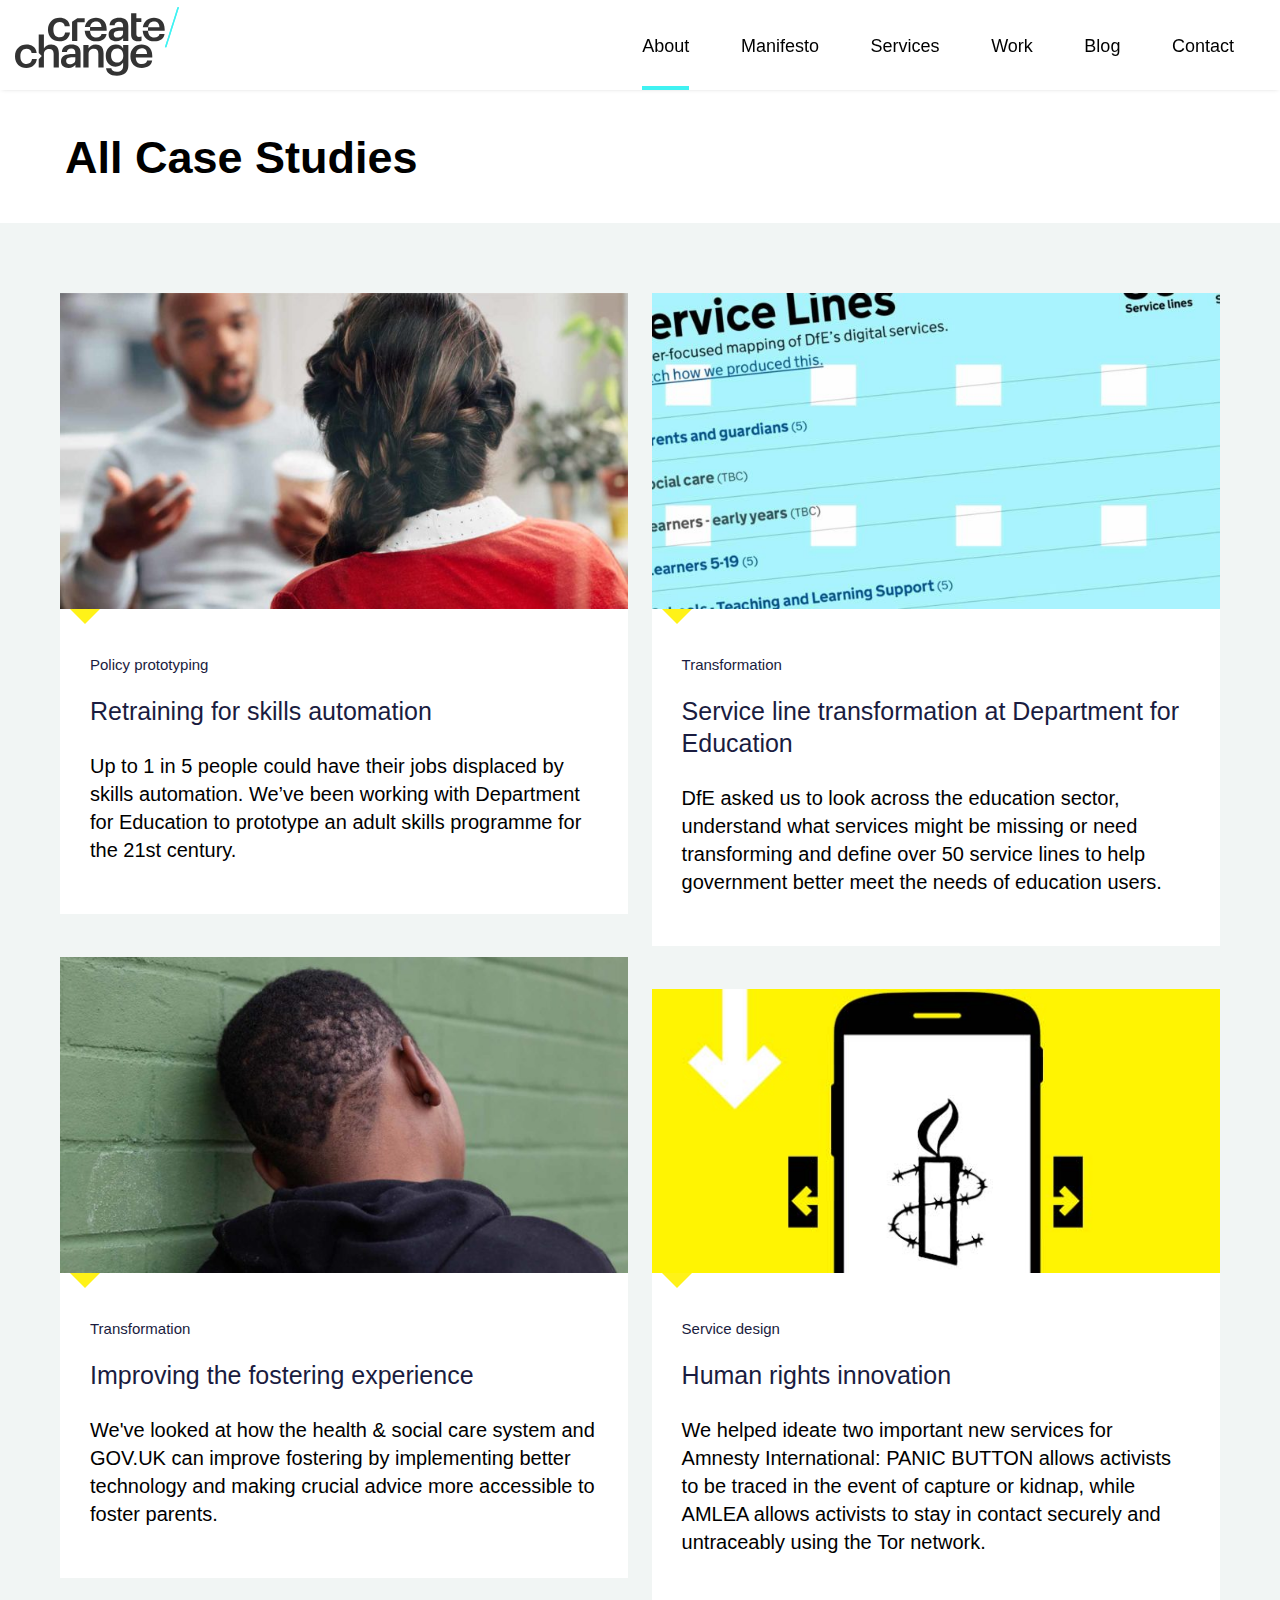
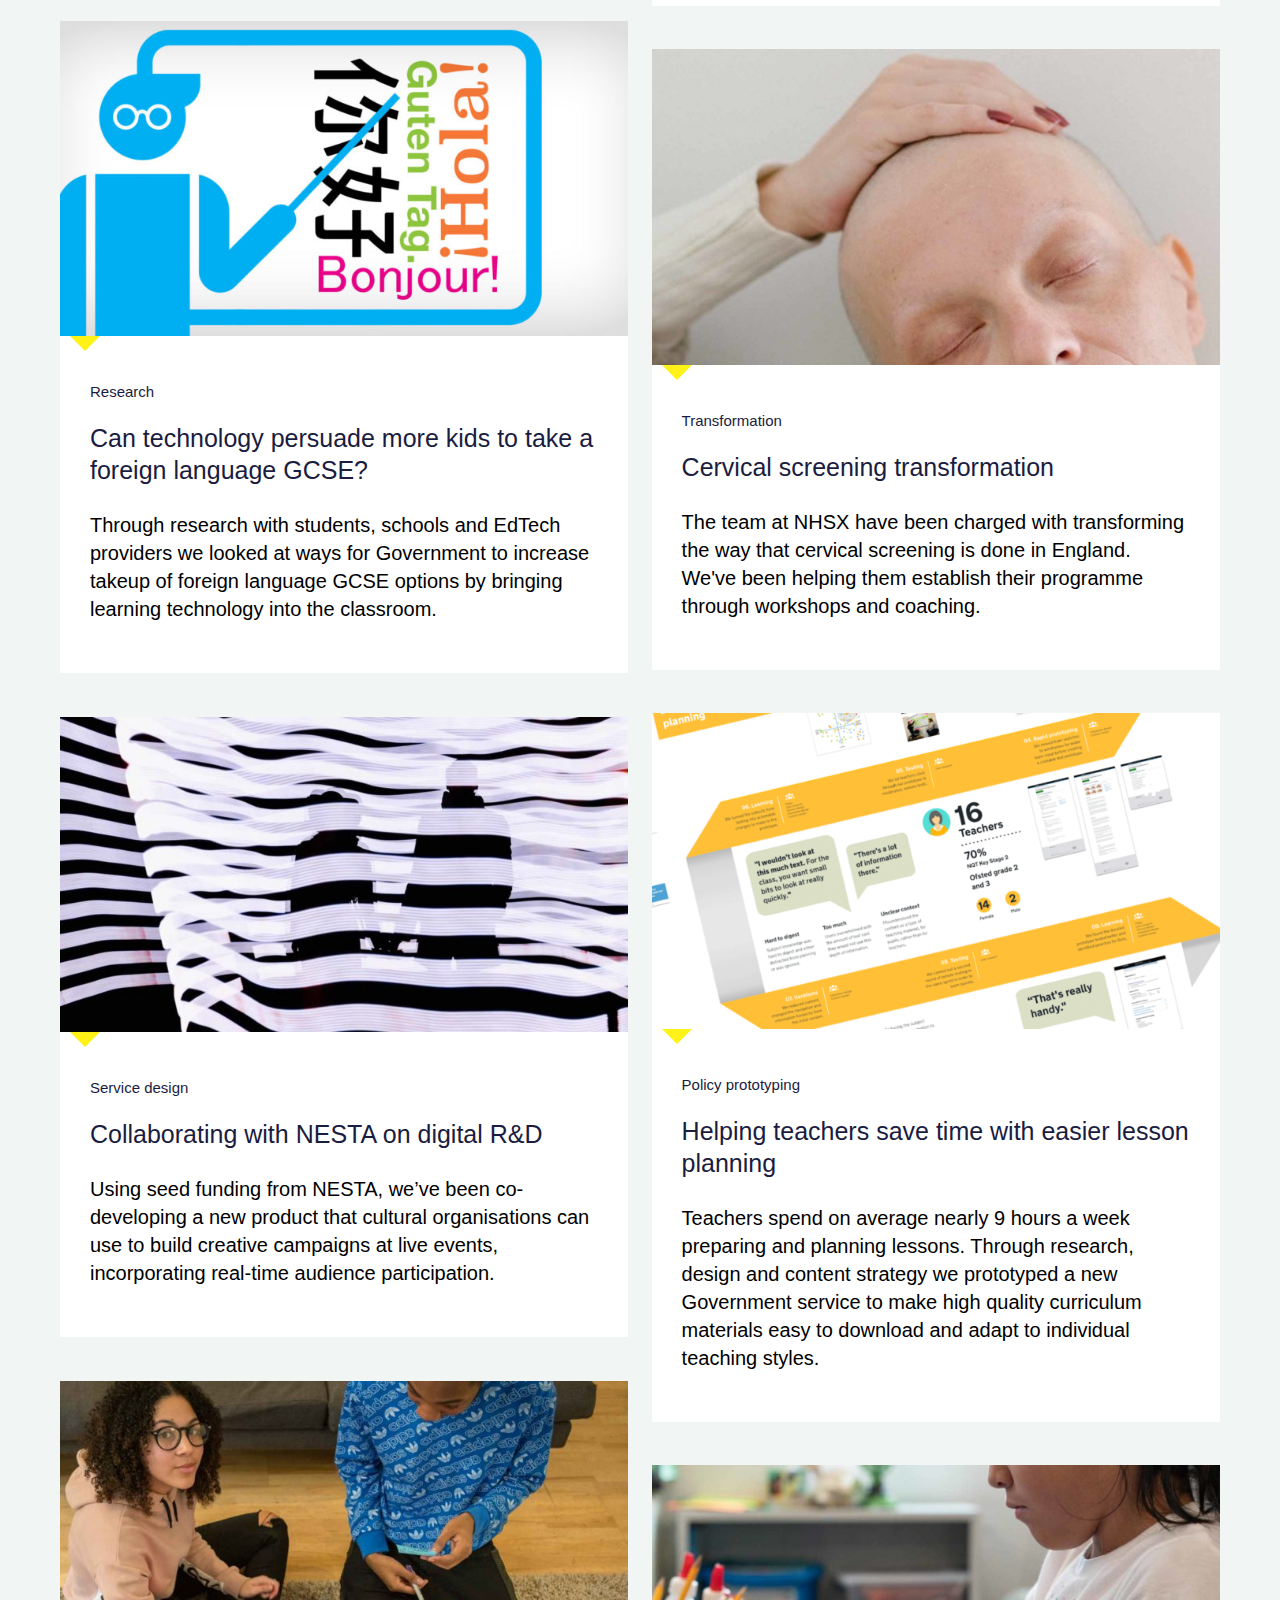
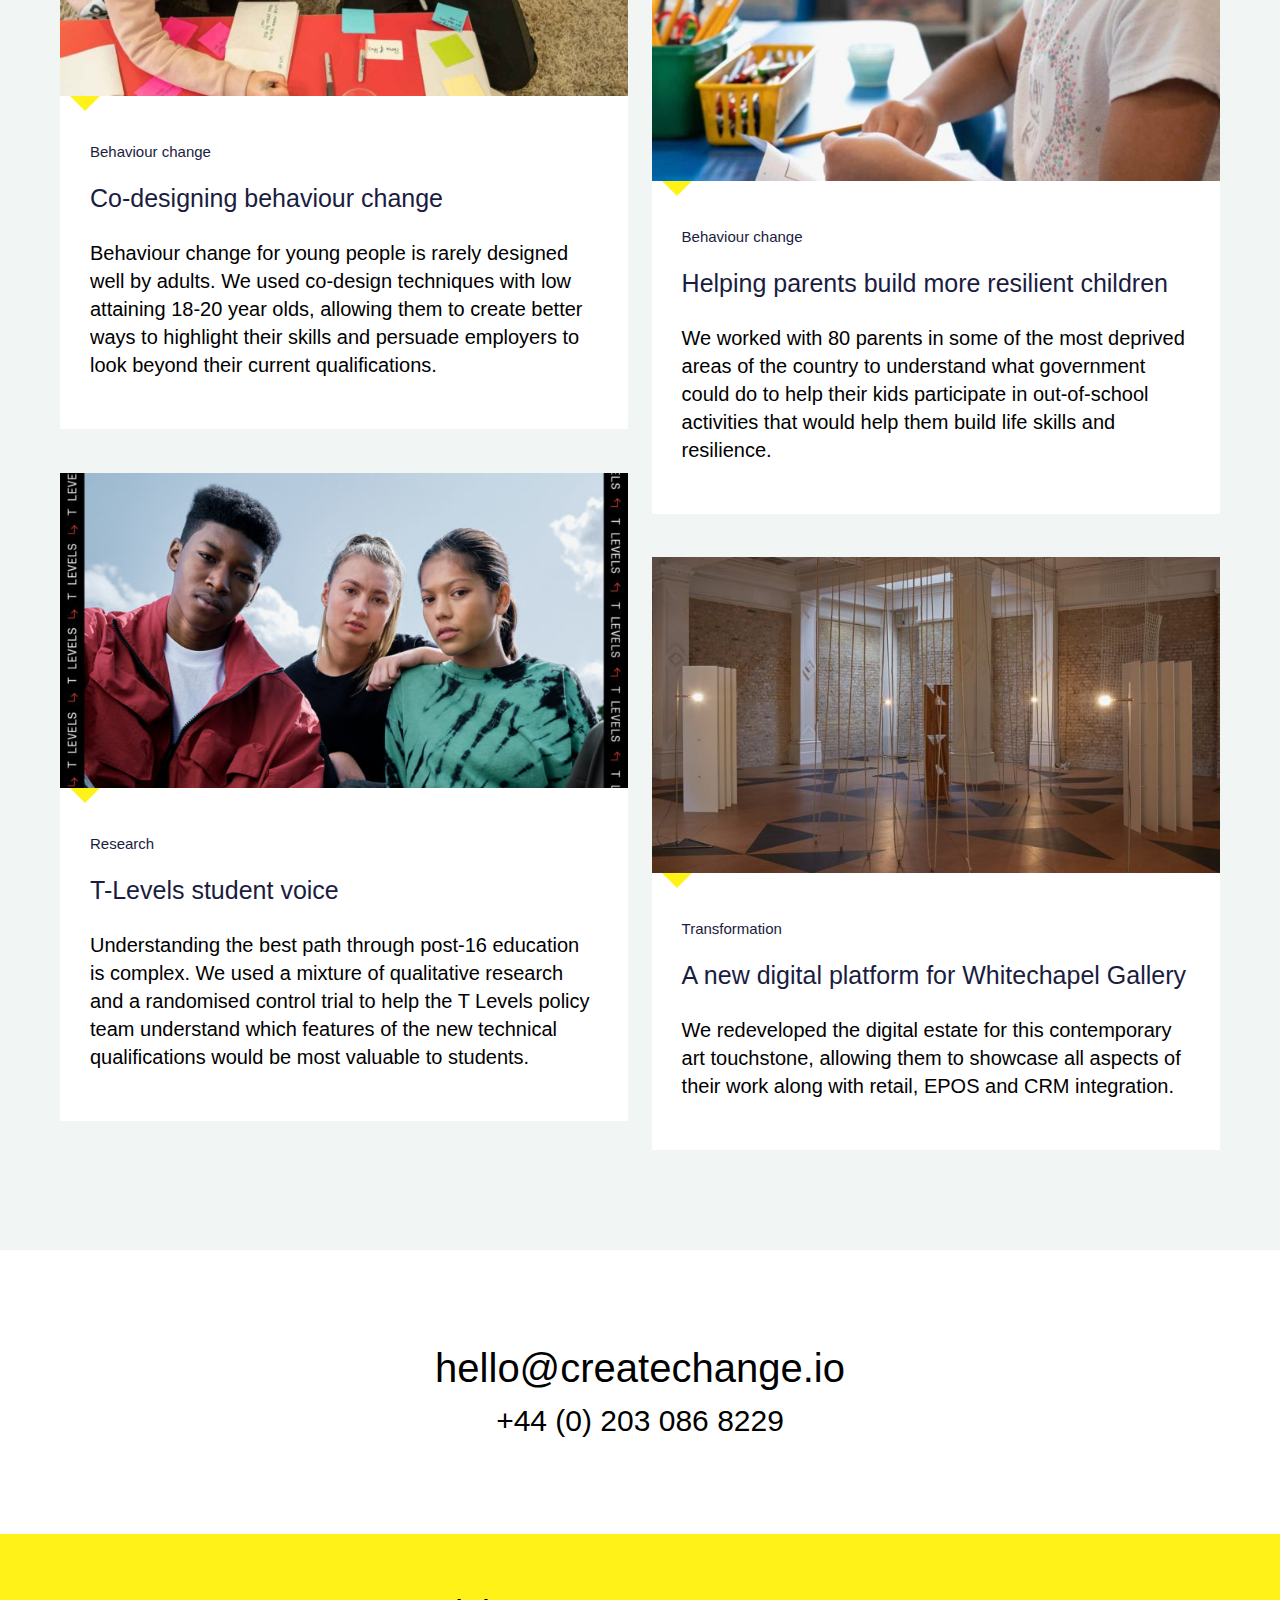
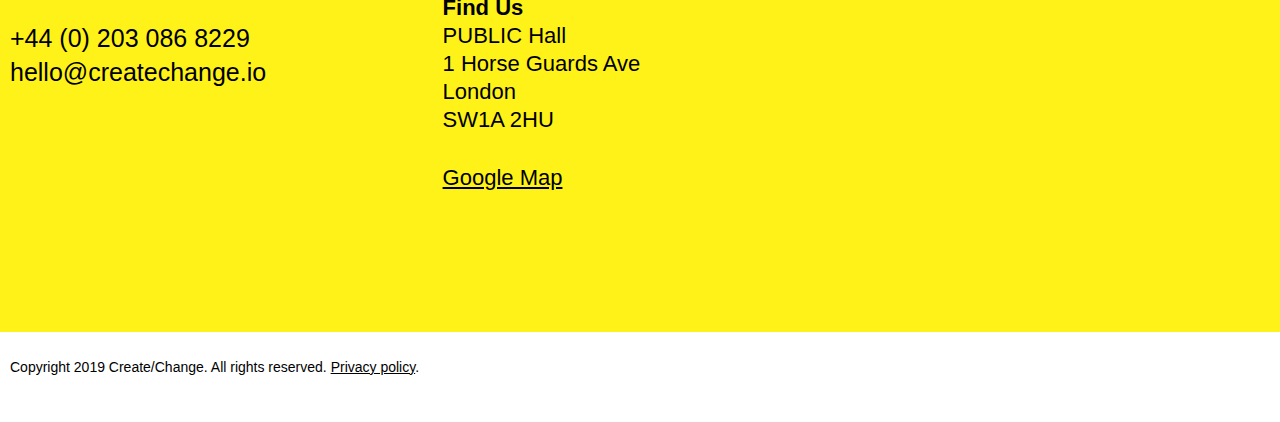
==== commit 9f5136fc: "modify file" ====
--- a/work.html
+++ b/work.html
@@ -34,14 +34,14 @@
          <div id="primary" class="content-area">
             <main id="main" class="site-main">
                <div class="case-study__intro">
-                  <h1>All Case Studies</h1>
+                  <h1 class="heading1">All Case Studies</h1>
                </div>
             </main>
          </div>
       </div>
       <div class="related-content">
          <div class="viewport-padding">
-            <div class="container">
+            <div class="container work1">
                <div class="card__posts-container">
                   <div class="gutter-sizer"></div>
                   <div class='card__post'>
--- a/style.css
+++ b/style.css
@@ -198,6 +198,12 @@
 i {
     font-style: italic
 }
+.container.work1 {
+    padding: 0px 50px;
+}
+.heading1 {
+    padding-left: 55px;
+}
 
 blockquote {
     color: #272c30;
